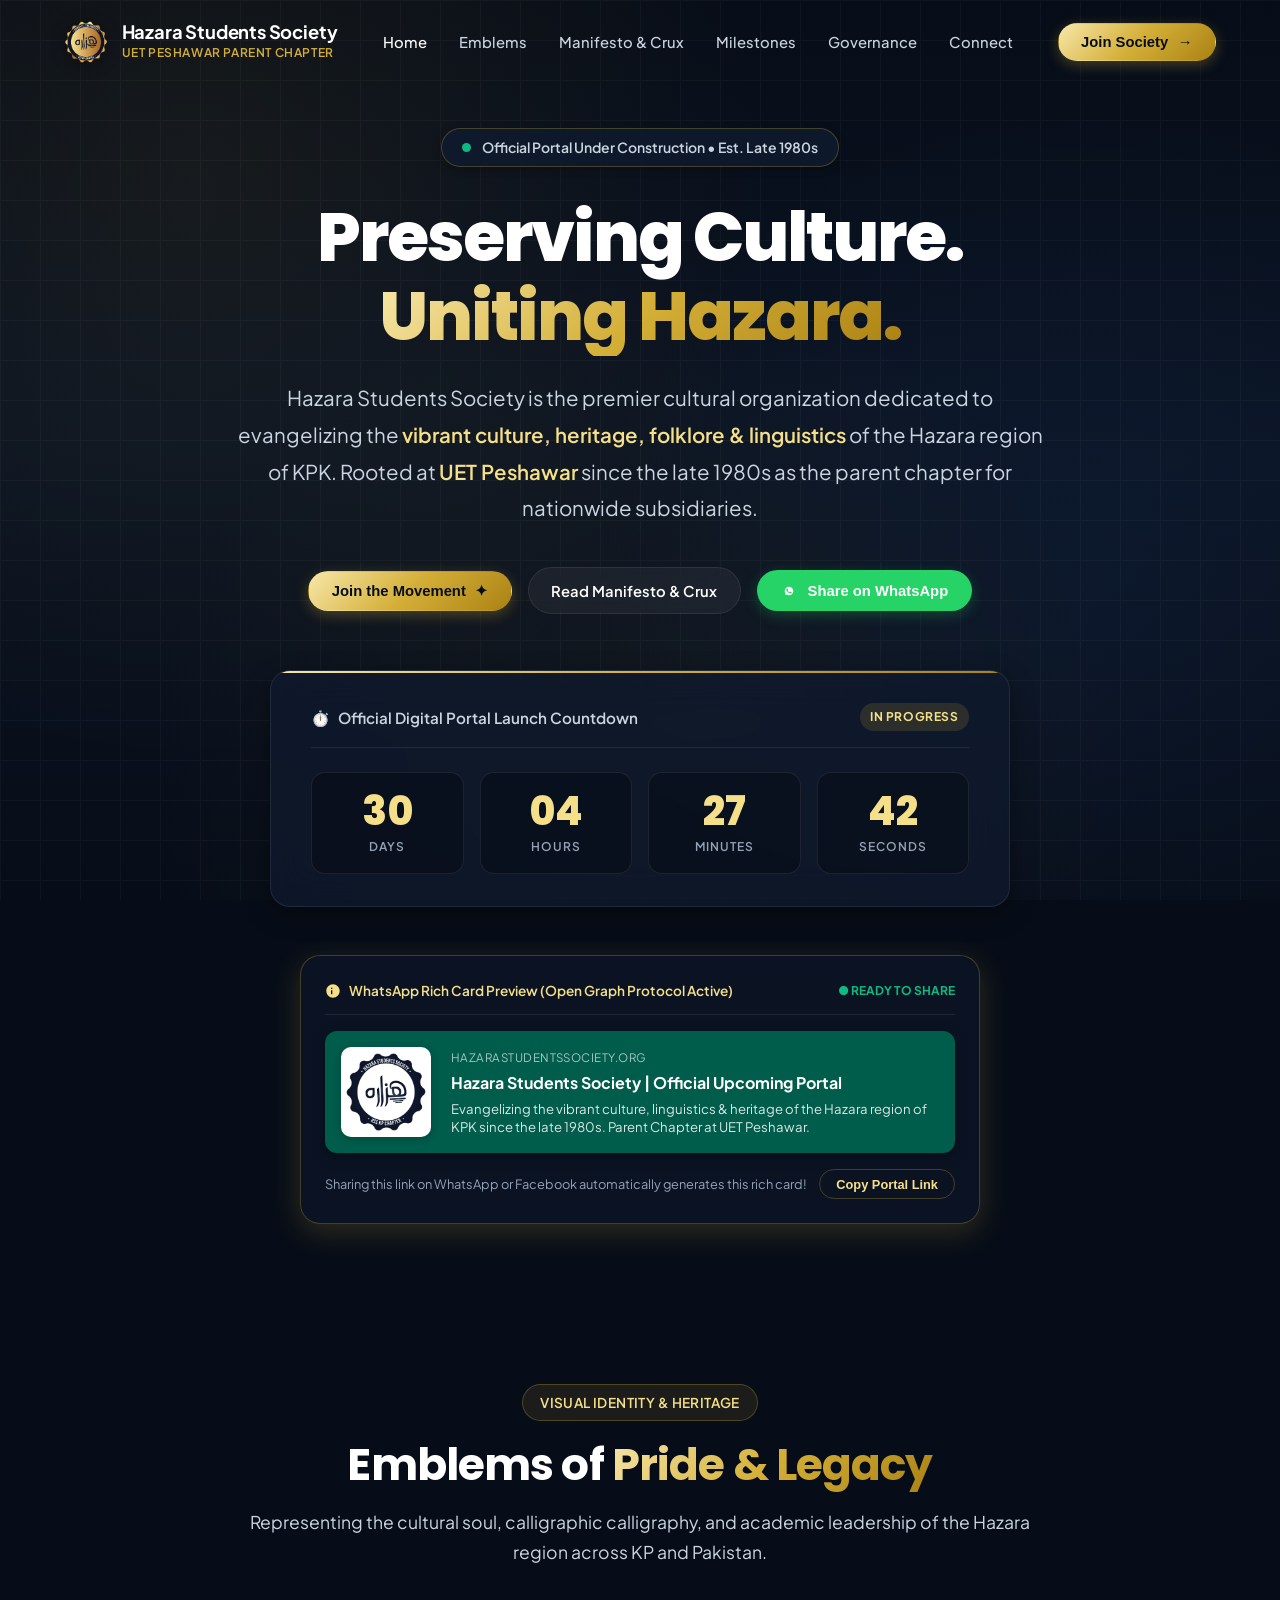
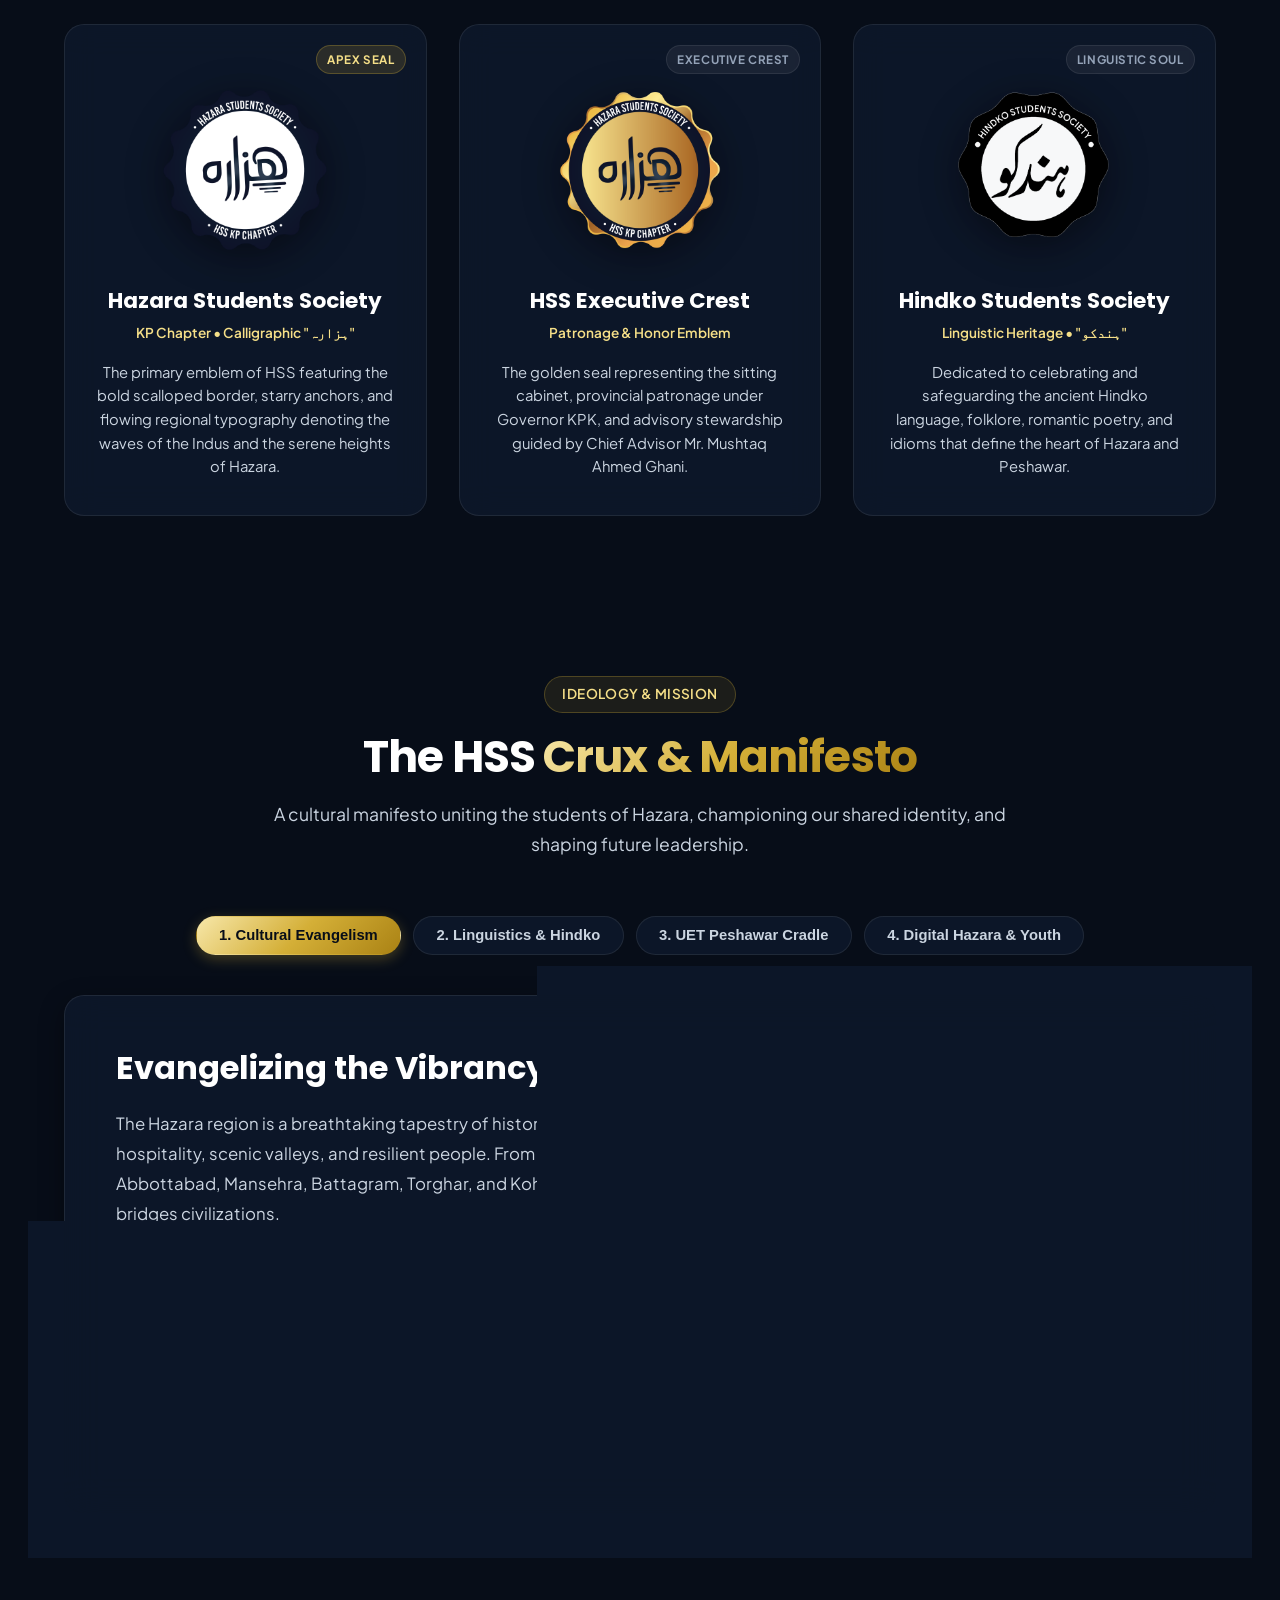
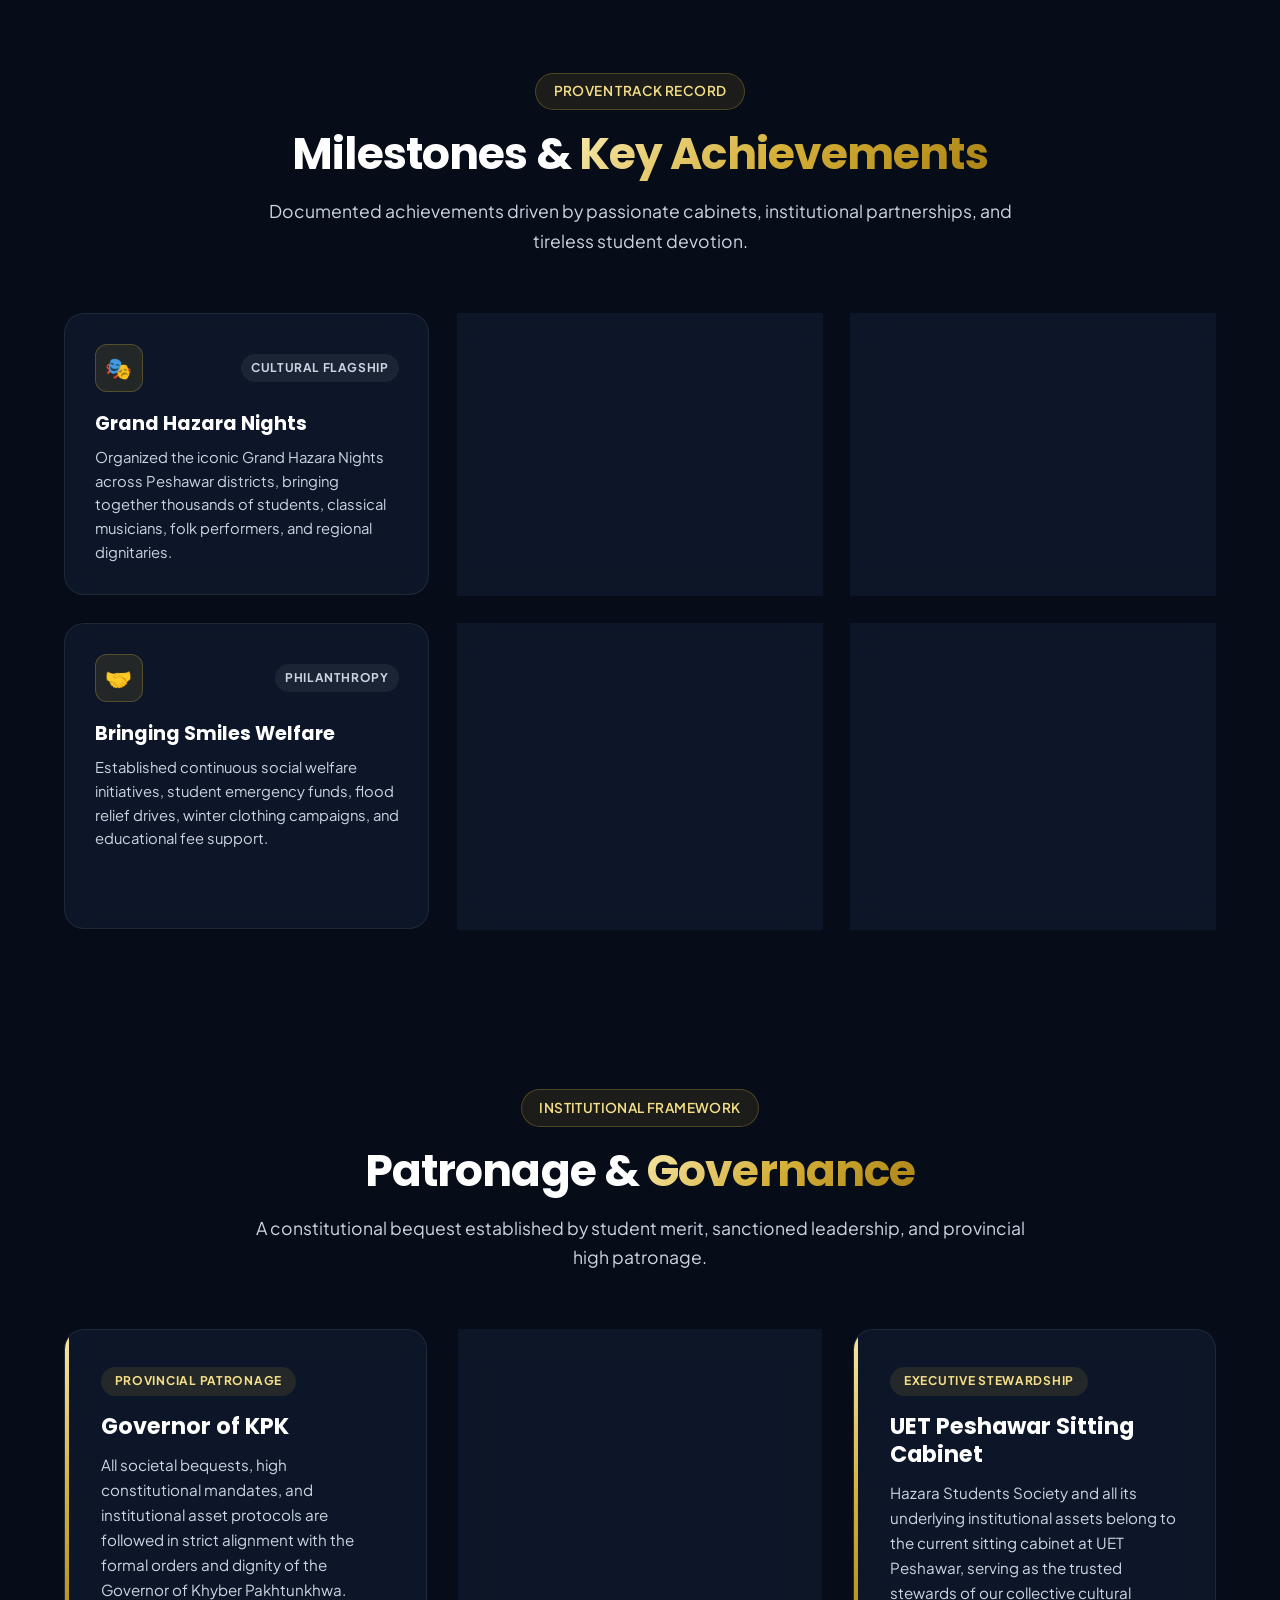
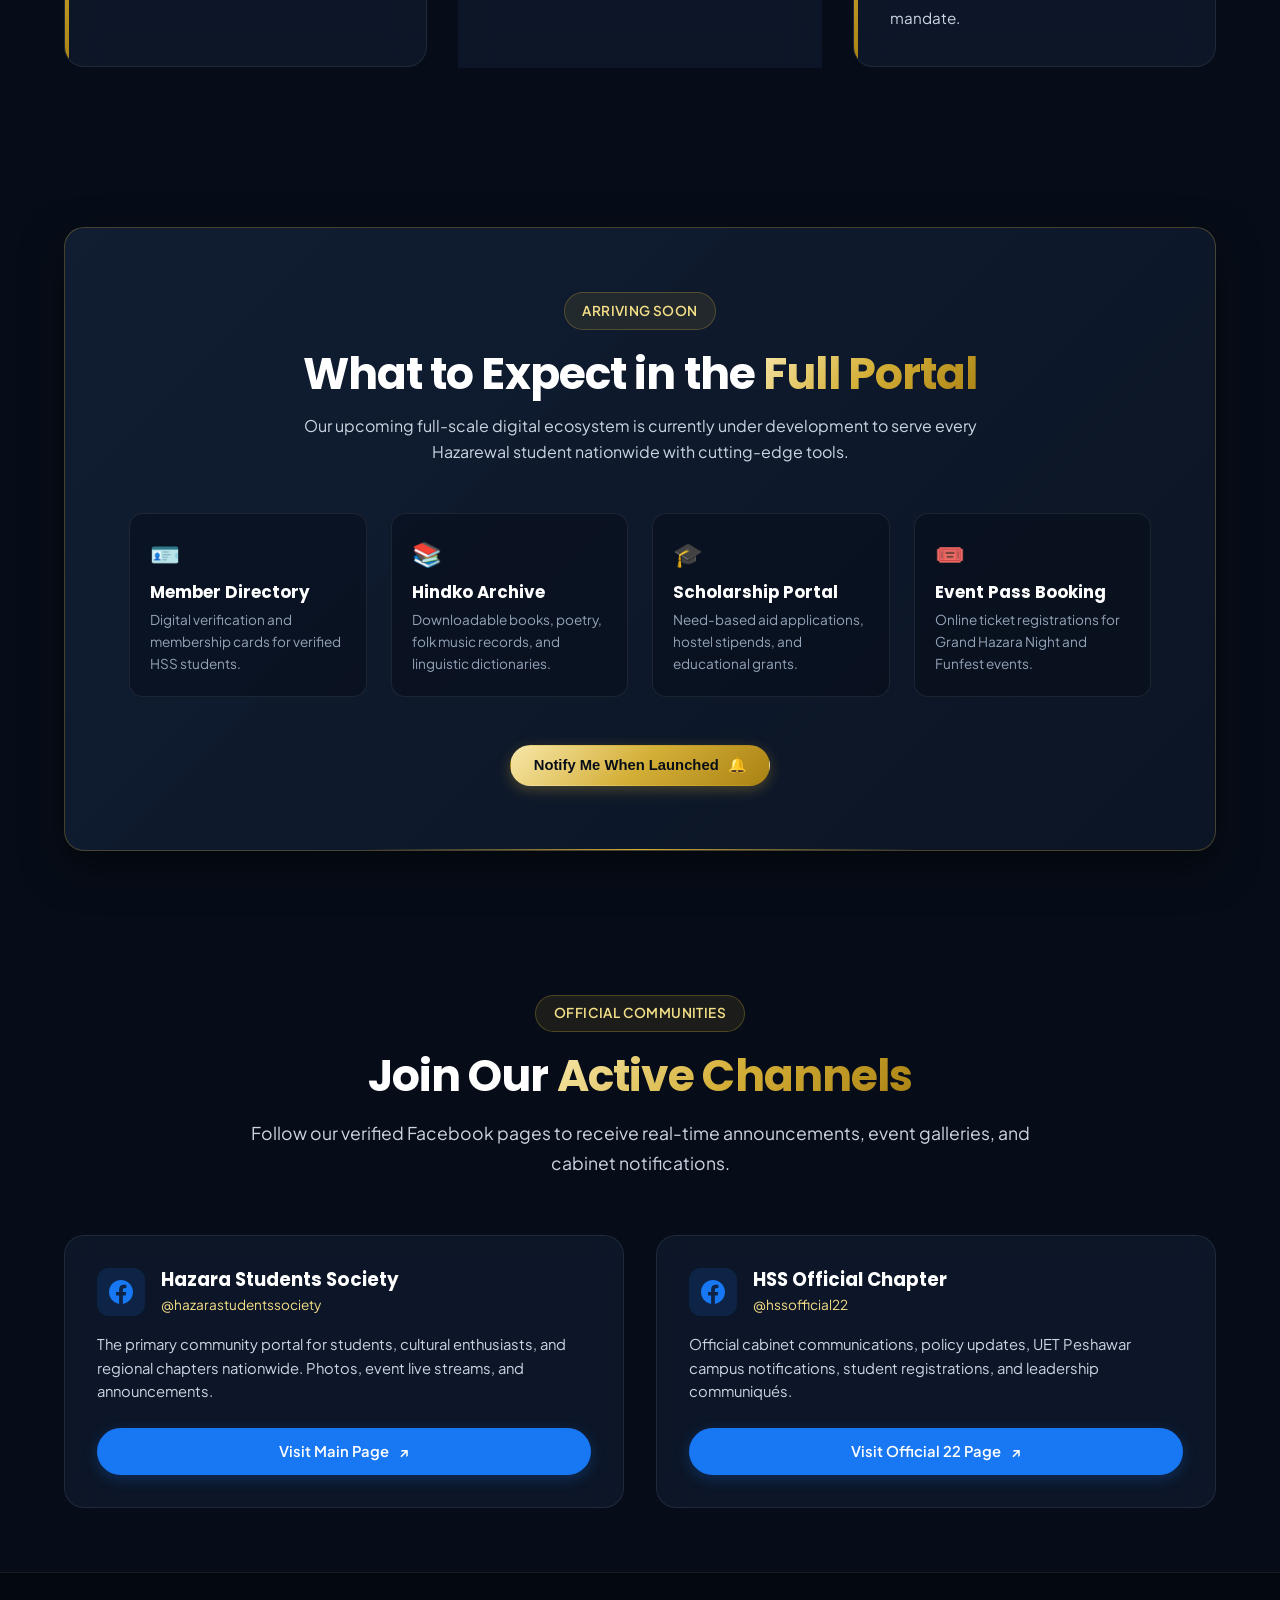
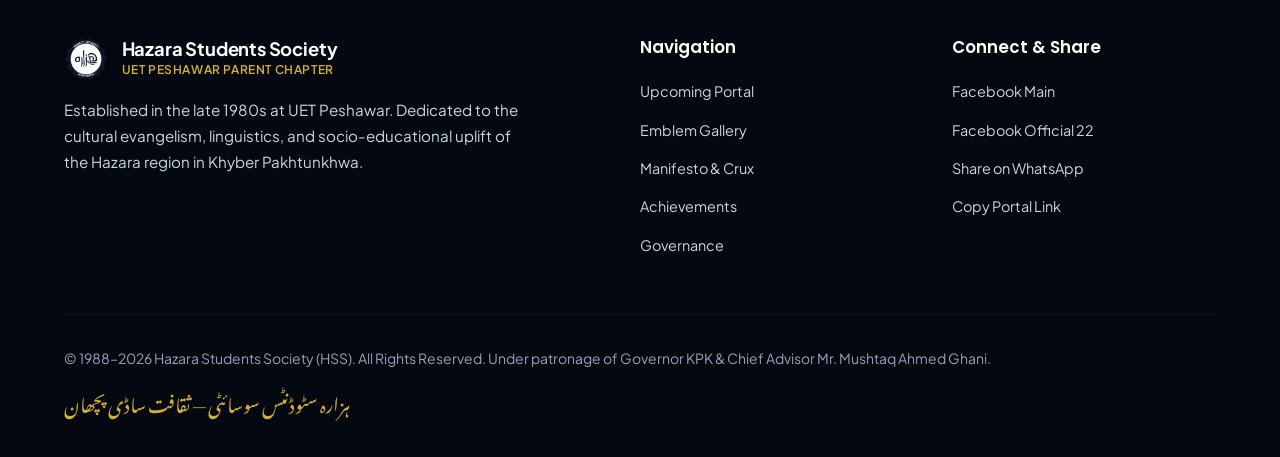
==== index.html @ bdf5f6d7 "Initial commit" ====
<!DOCTYPE html>
<html lang="en">
<head>
  <meta charset="UTF-8">
  <meta name="viewport" content="width=device-width, initial-scale=1.0">
  <title>Hazara Students Society | Official Upcoming Portal</title>
  
  <!-- Primary Meta Tags -->
  <meta name="title" content="Hazara Students Society (HSS) | Official Upcoming Portal">
  <meta name="description" content="Evangelizing the vibrant culture, linguistics & heritage of the Hazara region of KPK since the late 1980s. Parent Chapter at UET Peshawar.">
  <meta name="keywords" content="Hazara Students Society, HSS, UET Peshawar, Hazara Culture, Hindko Linguistics, KPK State, Mushtaq Ahmed Ghani, Grand Hazara Night, Funfest, Digital Hazara">
  <meta name="author" content="Hazara Students Society">

  <!-- Open Graph / Facebook / WhatsApp -->
  <meta property="og:type" content="website">
  <meta property="og:url" content="https://hazarastudentssociety.org/">
  <meta property="og:site_name" content="Hazara Students Society (HSS)">
  <meta property="og:title" content="Hazara Students Society | Official Upcoming Portal">
  <meta property="og:description" content="Evangelizing the vibrant culture, linguistics & heritage of the Hazara region of KPK since the late 1980s. Parent Chapter at UET Peshawar.">
  <meta property="og:image" content="./assets/images/og-preview.png">
  <meta property="og:image:secure_url" content="./assets/images/og-preview.png">
  <meta property="og:image:type" content="image/png">
  <meta property="og:image:width" content="800">
  <meta property="og:image:height" content="800">
  <meta property="og:image:alt" content="Hazara Students Society Official Emblem">

  <!-- Twitter Meta Tags -->
  <meta name="twitter:card" content="summary_large_image">
  <meta name="twitter:title" content="Hazara Students Society | Official Upcoming Portal">
  <meta name="twitter:description" content="Evangelizing the vibrant culture, linguistics & heritage of the Hazara region of KPK since the late 1980s. Parent Chapter at UET Peshawar.">
  <meta name="twitter:image" content="./assets/images/og-preview.png">

  <!-- Favicon -->
  <link rel="icon" type="image/png" href="./assets/images/hss-logo-navy.png">
  <link rel="apple-touch-icon" href="./assets/images/hss-logo-navy.png">

  <!-- Google Fonts (Google Sans aesthetic: Plus Jakarta Sans, Poppins, Lato & Urdu calligraphy) -->
  <link rel="preconnect" href="https://fonts.googleapis.com">
  <link rel="preconnect" href="https://fonts.gstatic.com" crossorigin>
  <link href="https://fonts.googleapis.com/css2?family=Lato:ital,wght@0,400;0,700;1,400&family=Noto+Nastaliq+Urdu:wght@500;700&family=Plus+Jakarta+Sans:ital,wght@0,400;0,500;0,600;0,700;0,800;1,400&family=Poppins:wght@500;600;700;800&display=swap" rel="stylesheet">

  <!-- Stylesheet -->
  <link rel="stylesheet" href="./assets/css/style.css">
</head>
<body>

  <!-- Ambient Backdrop Elements -->
  <div class="ambient-bg" aria-hidden="true"></div>
  <div class="ambient-grid" aria-hidden="true"></div>

  <!-- ==========================================================================
       Header & Floating Glass Navigation
       ========================================================================== -->
  <header class="site-header" id="header">
    <div class="container nav-container">
      <a href="#hero" class="brand-logo-group" aria-label="Hazara Students Society Home">
        <img src="./assets/images/hss-logo-gold.png" alt="HSS Emblem" class="brand-badge-img">
        <div class="brand-title-wrap">
          <span class="brand-name">Hazara Students Society</span>
          <span class="brand-tagline">UET Peshawar Parent Chapter</span>
        </div>
      </a>

      <nav aria-label="Primary Navigation">
        <ul class="nav-links">
          <li><a href="#hero" class="nav-link active">Home</a></li>
          <li><a href="#emblems" class="nav-link">Emblems</a></li>
          <li><a href="#manifesto" class="nav-link">Manifesto & Crux</a></li>
          <li><a href="#achievements" class="nav-link">Milestones</a></li>
          <li><a href="#governance" class="nav-link">Governance</a></li>
          <li><a href="#social" class="nav-link">Connect</a></li>
        </ul>
      </nav>

      <div class="nav-actions">
        <button type="button" class="btn btn-primary" data-open-modal>
          <span>Join Society</span>
          <span aria-hidden="true">→</span>
        </button>
        <button type="button" class="menu-toggle" aria-label="Toggle navigation menu" aria-expanded="false">
          ☰
        </button>
      </div>
    </div>
  </header>

  <main>
    <!-- ==========================================================================
         Hero Section: Google Product Aesthetic + Cultural Heritage
         ========================================================================== -->
    <section class="hero-section" id="hero">
      <div class="container">
        <div class="hero-content">
          <!-- Status Pill -->
          <div class="hero-status-pill">
            <span class="pulse-dot"></span>
            <span>Official Portal Under Construction • Est. Late 1980s</span>
          </div>

          <!-- Hero Headline -->
          <h1 class="hero-title">
            Preserving Culture. <br>
            <span class="gold-gradient-text">Uniting Hazara.</span>
          </h1>

          <!-- Hero Subtitle / Crux -->
          <p class="hero-description">
            Hazara Students Society is the premier cultural organization dedicated to evangelizing the 
            <span class="hero-highlight">vibrant culture, heritage, folklore & linguistics</span> of the Hazara region of KPK. 
            Rooted at <span class="hero-highlight">UET Peshawar</span> since the late 1980s as the parent chapter for nationwide subsidiaries.
          </p>

          <!-- Primary CTAs -->
          <div class="hero-cta-group">
            <button type="button" class="btn btn-primary" data-open-modal>
              <span>Join the Movement</span>
              <span aria-hidden="true">✦</span>
            </button>
            <a href="#manifesto" class="btn btn-secondary">
              <span>Read Manifesto & Crux</span>
            </a>
            <button type="button" class="btn btn-whatsapp" data-action="share-whatsapp" title="Share via WhatsApp with live card preview">
              <svg width="18" height="18" viewBox="0 0 24 24" fill="currentColor" aria-hidden="true"><path d="M12.031 6.172c-3.181 0-5.767 2.586-5.768 5.766-.001 1.298.38 2.27 1.019 3.287l-.582 2.128 2.182-.573c.978.58 1.911.928 3.145.929 3.178 0 5.767-2.587 5.768-5.766.001-3.187-2.575-5.771-5.764-5.771zm3.392 8.244c-.144.405-.837.774-1.17.824-.312.045-.694.074-2.115-.515-1.748-.724-2.909-2.527-2.998-2.646-.088-.119-.718-.957-.718-1.826 0-.868.455-1.297.616-1.477.161-.18.351-.225.468-.225.117 0 .234 0 .336.006.107.005.25.04.39.375.144.346.49 1.196.533 1.284.043.088.072.191.014.306-.058.115-.087.187-.174.288-.087.101-.183.226-.262.304-.087.087-.178.182-.077.355.101.173.449.741.964 1.201.662.591 1.221.774 1.394.861.173.086.275.072.376-.044.102-.115.434-.505.549-.679.116-.173.232-.145.39-.087s1.011.477 1.184.564.289.13.332.202c.043.072.043.419-.101.824z"/></svg>
              <span>Share on WhatsApp</span>
            </button>
          </div>

          <!-- Countdown Component -->
          <div class="countdown-wrapper">
            <div class="countdown-header">
              <span class="countdown-label">
                <span>⏱️</span> Official Digital Portal Launch Countdown
              </span>
              <span class="countdown-tag">In Progress</span>
            </div>
            <div class="countdown-grid">
              <div class="countdown-card">
                <div class="countdown-num" id="days">30</div>
                <div class="countdown-unit">Days</div>
              </div>
              <div class="countdown-card">
                <div class="countdown-num" id="hours">08</div>
                <div class="countdown-unit">Hours</div>
              </div>
              <div class="countdown-card">
                <div class="countdown-num" id="minutes">45</div>
                <div class="countdown-unit">Minutes</div>
              </div>
              <div class="countdown-card">
                <div class="countdown-num" id="seconds">12</div>
                <div class="countdown-unit">Seconds</div>
              </div>
            </div>
          </div>

          <!-- WhatsApp Link Preview Interactive Card (Open Graph Simulator) -->
          <div class="preview-showcase">
            <div class="preview-badge-header">
              <span class="preview-badge-title">
                <svg width="16" height="16" viewBox="0 0 24 24" fill="currentColor" aria-hidden="true"><path d="M12 2C6.48 2 2 6.48 2 12s4.48 10 10 10 10-4.48 10-10S17.52 2 12 2zm-1 15h-2v-6h2v6zm0-8h-2V7h2v2z"/></svg>
                WhatsApp Rich Card Preview (Open Graph Protocol Active)
              </span>
              <span class="badge-status-ok" style="color: var(--accent-emerald); font-size: 0.75rem; font-weight: 700;">● READY TO SHARE</span>
            </div>
            
            <div class="whatsapp-bubble">
              <img src="./assets/images/og-preview.png" alt="Open Graph Preview Logo" class="whatsapp-preview-img">
              <div class="whatsapp-preview-content">
                <span class="whatsapp-preview-domain">hazarastudentssociety.org</span>
                <span class="whatsapp-preview-title">Hazara Students Society | Official Upcoming Portal</span>
                <span class="whatsapp-preview-desc">Evangelizing the vibrant culture, linguistics & heritage of the Hazara region of KPK since the late 1980s. Parent Chapter at UET Peshawar.</span>
              </div>
            </div>

            <div class="whatsapp-share-cta-row">
              <span class="whatsapp-share-hint">Sharing this link on WhatsApp or Facebook automatically generates this rich card!</span>
              <button type="button" class="btn btn-outline-gold" data-action="copy-link" style="padding: 0.4rem 1rem; font-size: 0.8rem;">
                Copy Portal Link
              </button>
            </div>
          </div>

        </div>
      </div>
    </section>

    <!-- ==========================================================================
         Official Emblems & Linguistic Seals Showcase
         ========================================================================== -->
    <section class="emblems-section" id="emblems">
      <div class="container">
        <div class="section-header">
          <div class="section-pill">Visual Identity & Heritage</div>
          <h2 class="section-title">Emblems of <span class="gold-gradient-text">Pride & Legacy</span></h2>
          <p class="section-subtitle">
            Representing the cultural soul, calligraphic calligraphy, and academic leadership of the Hazara region across KP and Pakistan.
          </p>
        </div>

        <div class="emblems-grid">
          <!-- Emblem 1: HSS KP Chapter Dark Seal -->
          <article class="emblem-card featured">
            <span class="emblem-badge-tag">Apex Seal</span>
            <div class="emblem-img-wrap">
              <img src="./assets/images/hss-logo-navy.png" alt="Hazara Students Society KP Chapter Seal" class="emblem-img">
            </div>
            <h3 class="emblem-title">Hazara Students Society</h3>
            <span class="emblem-subtitle">KP Chapter • Calligraphic "ہزارہ"</span>
            <p class="emblem-desc">
              The primary emblem of HSS featuring the bold scalloped border, starry anchors, and flowing regional typography denoting the waves of the Indus and the serene heights of Hazara.
            </p>
          </article>

          <!-- Emblem 2: HSS Executive Gold Crest -->
          <article class="emblem-card">
            <span class="emblem-badge-tag">Executive Crest</span>
            <div class="emblem-img-wrap">
              <img src="./assets/images/hss-logo-gold.png" alt="Hazara Students Society Gold Crest Badge" class="emblem-img">
            </div>
            <h3 class="emblem-title">HSS Executive Crest</h3>
            <span class="emblem-subtitle">Patronage & Honor Emblem</span>
            <p class="emblem-desc">
              The golden seal representing the sitting cabinet, provincial patronage under Governor KPK, and advisory stewardship guided by Chief Advisor Mr. Mushtaq Ahmed Ghani.
            </p>
          </article>

          <!-- Emblem 3: Hindko Students Society Seal -->
          <article class="emblem-card">
            <span class="emblem-badge-tag">Linguistic Soul</span>
            <div class="emblem-img-wrap">
              <img src="./assets/images/hindko-society-logo.png" alt="Hindko Students Society Seal" class="emblem-img">
            </div>
            <h3 class="emblem-title">Hindko Students Society</h3>
            <span class="emblem-subtitle">Linguistic Heritage • "ہندکو"</span>
            <p class="emblem-desc">
              Dedicated to celebrating and safeguarding the ancient Hindko language, folklore, romantic poetry, and idioms that define the heart of Hazara and Peshawar.
            </p>
          </article>
        </div>
      </div>
    </section>

    <!-- ==========================================================================
         Manifesto & Crux: Interactive Tabbed Explorer
         ========================================================================== -->
    <section class="manifesto-section" id="manifesto">
      <div class="container">
        <div class="section-header">
          <div class="section-pill">Ideology & Mission</div>
          <h2 class="section-title">The HSS <span class="gold-gradient-text">Crux & Manifesto</span></h2>
          <p class="section-subtitle">
            A cultural manifesto uniting the students of Hazara, championing our shared identity, and shaping future leadership.
          </p>
        </div>

        <!-- Tab Navigation -->
        <div class="manifesto-tabs-nav" role="tablist">
          <button type="button" class="tab-btn active" data-tab="tab-culture" role="tab" aria-selected="true">
            1. Cultural Evangelism
          </button>
          <button type="button" class="tab-btn" data-tab="tab-linguistics" role="tab" aria-selected="false">
            2. Linguistics & Hindko
          </button>
          <button type="button" class="tab-btn" data-tab="tab-uet" role="tab" aria-selected="false">
            3. UET Peshawar Cradle
          </button>
          <button type="button" class="tab-btn" data-tab="tab-digital" role="tab" aria-selected="false">
            4. Digital Hazara & Youth
          </button>
        </div>

        <!-- Tab 1: Cultural Evangelism -->
        <div class="manifesto-content-panel active" id="tab-culture" role="tabpanel">
          <div class="manifesto-panel-grid">
            <div class="manifesto-panel-body">
              <h3 class="manifesto-panel-heading">Evangelizing the Vibrancy of Hazara</h3>
              <p>
                The Hazara region is a breathtaking tapestry of historical courage, timeless hospitality, scenic valleys, and resilient people. From Haripur to Abbottabad, Mansehra, Battagram, Torghar, and Kohistan, our culture bridges civilizations.
              </p>
              <p>
                Hazara Students Society was established to celebrate this richness on provincial and national stages. We resist cultural homogenization by asserting the distinct voice, traditions, and pride of Hazarewal students in every academy and institution.
              </p>
              <div class="manifesto-quote-box">
                "Do join us if you have the vigor for your culture." — Official HSS Invitation
              </div>
            </div>
            <ul class="manifesto-features-list">
              <li class="manifesto-feature-item">
                <span class="manifesto-feature-icon">✦</span>
                <div class="manifesto-feature-text">
                  <h4>Cultural Sovereignty</h4>
                  <p>Preserving folklore, music, traditional cuisine, attires, and communal festivities.</p>
                </div>
              </li>
              <li class="manifesto-feature-item">
                <span class="manifesto-feature-icon">✦</span>
                <div class="manifesto-feature-text">
                  <h4>Inter-District Unity</h4>
                  <p>Binding together students across all eight districts of Hazara Division in brotherhood.</p>
                </div>
              </li>
              <li class="manifesto-feature-item">
                <span class="manifesto-feature-icon">✦</span>
                <div class="manifesto-feature-text">
                  <h4>Grand Celebrations</h4>
                  <p>Hosting grand cultural nights and multi-campus congregations that celebrate local lore.</p>
                </div>
              </li>
            </ul>
          </div>
        </div>

        <!-- Tab 2: Linguistics & Hindko Heritage -->
        <div class="manifesto-content-panel" id="tab-linguistics" role="tabpanel">
          <div class="manifesto-panel-grid">
            <div class="manifesto-panel-body">
              <h3 class="manifesto-panel-heading">Preserving the Sweetness of Hindko</h3>
              <p>
                Language is the living vessel of a people’s soul. Hindko, one of the oldest Indo-Aryan languages spoken across Hazara and Peshawar, holds immense literary depth, folk ballads, charbaitas, and oral traditions.
              </p>
              <p>
                HSS actively champions linguistic pride, encouraging the youth to speak, write, and compose literature in Hindko and regional dialects without hesitation or inferiority.
              </p>
              <div class="manifesto-quote-box">
                "Language is the homeland we carry within us wherever we journey."
              </div>
            </div>
            <ul class="manifesto-features-list">
              <li class="manifesto-feature-item">
                <span class="manifesto-feature-icon">✦</span>
                <div class="manifesto-feature-text">
                  <h4>Literary Revival</h4>
                  <p>Encouraging poetry recitations, mushairas, and publication of student folk writing.</p>
                </div>
              </li>
              <li class="manifesto-feature-item">
                <span class="manifesto-feature-icon">✦</span>
                <div class="manifesto-feature-text">
                  <h4>Folklore Digital Archives</h4>
                  <p>Documenting oral idioms, sayings, and classical proverbs before they fade from memory.</p>
                </div>
              </li>
              <li class="manifesto-feature-item">
                <span class="manifesto-feature-icon">✦</span>
                <div class="manifesto-feature-text">
                  <h4>Linguistic Inclusivity</h4>
                  <p>Fostering mutual appreciation with Pashto, Kohistani, and regional sister languages of KPK.</p>
                </div>
              </li>
            </ul>
          </div>
        </div>

        <!-- Tab 3: UET Peshawar Cradle -->
        <div class="manifesto-content-panel" id="tab-uet" role="tabpanel">
          <div class="manifesto-panel-grid">
            <div class="manifesto-panel-body">
              <h3 class="manifesto-panel-heading">The UET Peshawar Legacy (Since Late 1980s)</h3>
              <p>
                University of Engineering and Technology (UET) Peshawar holds the undisputed honor of nurturing the Hazara Students Society since the late 1980s. For over three decades, engineers, scholars, and campus leaders at UET have spearheaded the movement.
              </p>
              <p>
                HSS at UET Peshawar proudly acts as the parent organization for all subsidiary chapters nationwide, ensuring organizational continuity, policy standards, and institutional stability.
              </p>
              <div class="manifesto-quote-box">
                "UET Peshawar carries the torch of leadership that illuminates chapters across Pakistan."
              </div>
            </div>
            <ul class="manifesto-features-list">
              <li class="manifesto-feature-item">
                <span class="manifesto-feature-icon">✦</span>
                <div class="manifesto-feature-text">
                  <h4>Institutional Foundation</h4>
                  <p>Over three decades of uninterrupted student governance and cultural leadership.</p>
                </div>
              </li>
              <li class="manifesto-feature-item">
                <span class="manifesto-feature-icon">✦</span>
                <div class="manifesto-feature-text">
                  <h4>Parent Chapter Authority</h4>
                  <p>Guiding and sanctioning official subsidiaries across universities in KP, Islamabad & Punjab.</p>
                </div>
              </li>
              <li class="manifesto-feature-item">
                <span class="manifesto-feature-icon">✦</span>
                <div class="manifesto-feature-text">
                  <h4>Alumni Network</h4>
                  <p>Distinguished alumni in engineering, governance, civil services, and entrepreneurship.</p>
                </div>
              </li>
            </ul>
          </div>
        </div>

        <!-- Tab 4: Digital Hazara & Youth -->
        <div class="manifesto-content-panel" id="tab-digital" role="tabpanel">
          <div class="manifesto-panel-grid">
            <div class="manifesto-panel-body">
              <h3 class="manifesto-panel-heading">Digital Hazara & Future Leadership</h3>
              <p>
                A vibrant culture must not only look back at its history—it must march boldly into the digital age. Through our "Digital Hazara" initiative, HSS equips students with modern tech skills, e-learning opportunities, and creative media mastery.
              </p>
              <p>
                From brand video productions and high-end graphic design to software literacy and online advocacy, we empower Hazara youth to lead in the global knowledge economy.
              </p>
              <div class="manifesto-quote-box">
                "Modern skills infused with cultural pride create unstoppable leaders."
              </div>
            </div>
            <ul class="manifesto-features-list">
              <li class="manifesto-feature-item">
                <span class="manifesto-feature-icon">✦</span>
                <div class="manifesto-feature-text">
                  <h4>E-Learning & Tech Skills</h4>
                  <p>Free online workshops, coding bootcamps, and career mentoring for regional students.</p>
                </div>
              </li>
              <li class="manifesto-feature-item">
                <span class="manifesto-feature-icon">✦</span>
                <div class="manifesto-feature-text">
                  <h4>Creative Media Production</h4>
                  <p>Documentary shorts, cultural podcasts, and high-impact digital storytelling.</p>
                </div>
              </li>
              <li class="manifesto-feature-item">
                <span class="manifesto-feature-icon">✦</span>
                <div class="manifesto-feature-text">
                  <h4>Civic & Political Engagement</h4>
                  <p>KPK Assembly delegations and policymaking workshops for upcoming student leaders.</p>
                </div>
              </li>
            </ul>
          </div>
        </div>

      </div>
    </section>

    <!-- ==========================================================================
         Key Achievements & Historic Milestones (From LinkedIn & Records)
         ========================================================================== -->
    <section class="achievements-section" id="achievements">
      <div class="container">
        <div class="section-header">
          <div class="section-pill">Proven Track Record</div>
          <h2 class="section-title">Milestones & <span class="gold-gradient-text">Key Achievements</span></h2>
          <p class="section-subtitle">
            Documented achievements driven by passionate cabinets, institutional partnerships, and tireless student devotion.
          </p>
        </div>

        <div class="achievements-grid">
          <!-- Card 1 -->
          <article class="achievement-card">
            <div>
              <div class="achievement-top">
                <div class="achievement-icon-circle">🎭</div>
                <span class="achievement-badge">Cultural Flagship</span>
              </div>
              <h3 class="achievement-title">Grand Hazara Nights</h3>
              <p class="achievement-desc">
                Organized the iconic Grand Hazara Nights across Peshawar districts, bringing together thousands of students, classical musicians, folk performers, and regional dignitaries.
              </p>
            </div>
          </article>

          <!-- Card 2 -->
          <article class="achievement-card">
            <div>
              <div class="achievement-top">
                <div class="achievement-icon-circle">🎪</div>
                <span class="achievement-badge">Mega Event</span>
              </div>
              <h3 class="achievement-title">Funfest: Mega Cultural Festival</h3>
              <p class="achievement-desc">
                Pioneered the annual multi-day cultural and recreational extravaganza, featuring traditional sports, arts exhibitions, folk stalls, and intra-college competitions.
              </p>
            </div>
          </article>

          <!-- Card 3 -->
          <article class="achievement-card">
            <div>
              <div class="achievement-top">
                <div class="achievement-icon-circle">💻</div>
                <span class="achievement-badge">Innovation</span>
              </div>
              <h3 class="achievement-title">Digital Hazara E-Learning</h3>
              <p class="achievement-desc">
                Engineered the "Digital Hazara" e-learning framework, providing students from remote Hazara regions with digital skills, academic tutoring, and career pathways.
              </p>
            </div>
          </article>

          <!-- Card 4 -->
          <article class="achievement-card">
            <div>
              <div class="achievement-top">
                <div class="achievement-icon-circle">🤝</div>
                <span class="achievement-badge">Philanthropy</span>
              </div>
              <h3 class="achievement-title">Bringing Smiles Welfare</h3>
              <p class="achievement-desc">
                Established continuous social welfare initiatives, student emergency funds, flood relief drives, winter clothing campaigns, and educational fee support.
              </p>
            </div>
          </article>

          <!-- Card 5 -->
          <article class="achievement-card">
            <div>
              <div class="achievement-top">
                <div class="achievement-icon-circle">🏛️</div>
                <span class="achievement-badge">Civic Outreach</span>
              </div>
              <h3 class="achievement-title">KPK State Assembly Delegations</h3>
              <p class="achievement-desc">
                Led student delegations to the Khyber Pakhtunkhwa Provincial Assembly, interacting with lawmakers to present student manifestos and regional educational concerns.
              </p>
            </div>
          </article>

          <!-- Card 6 -->
          <article class="achievement-card">
            <div>
              <div class="achievement-top">
                <div class="achievement-icon-circle">🎨</div>
                <span class="achievement-badge">Media Production</span>
              </div>
              <h3 class="achievement-title">Brand Video & Design Archive</h3>
              <p class="achievement-desc">
                Produced high-caliber brand films, high-resolution graphic branding, and official digital assets celebrating Hazara's tourism, history, and student excellence.
              </p>
            </div>
          </article>
        </div>
      </div>
    </section>

    <!-- ==========================================================================
         Governance, Leadership & Legal Lineage
         ========================================================================== -->
    <section class="governance-section" id="governance">
      <div class="container">
        <div class="section-header">
          <div class="section-pill">Institutional Framework</div>
          <h2 class="section-title">Patronage & <span class="gold-gradient-text">Governance</span></h2>
          <p class="section-subtitle">
            A constitutional bequest established by student merit, sanctioned leadership, and provincial high patronage.
          </p>
        </div>

        <div class="governance-grid">
          <!-- Card 1: Governor KPK -->
          <div class="gov-card">
            <span class="gov-role-pill">Provincial Patronage</span>
            <h3 class="gov-name">Governor of KPK</h3>
            <p class="gov-desc">
              All societal bequests, high constitutional mandates, and institutional asset protocols are followed in strict alignment with the formal orders and dignity of the Governor of Khyber Pakhtunkhwa.
            </p>
          </div>

          <!-- Card 2: Chief Advisor -->
          <div class="gov-card">
            <span class="gov-role-pill">Chief Advisor HSS</span>
            <h3 class="gov-name">Mr. Mushtaq Ahmed Ghani</h3>
            <p class="gov-desc">
              Prominent Hazara leader, former Speaker of the Provincial Assembly of Khyber Pakhtunkhwa, and esteemed statesman acting as the Chief Advisor guiding HSS's strategic vision.
            </p>
          </div>

          <!-- Card 3: Parent Chapter & Sitting Cabinet -->
          <div class="gov-card">
            <span class="gov-role-pill">Executive Stewardship</span>
            <h3 class="gov-name">UET Peshawar Sitting Cabinet</h3>
            <p class="gov-desc">
              Hazara Students Society and all its underlying institutional assets belong to the current sitting cabinet at UET Peshawar, serving as the trusted stewards of our collective cultural mandate.
            </p>
          </div>
        </div>
      </div>
    </section>

    <!-- ==========================================================================
         Upcoming Portal Roadmap Banner
         ========================================================================== -->
    <section class="roadmap-section">
      <div class="container">
        <div class="roadmap-card">
          <div class="section-pill">Arriving Soon</div>
          <h2 class="section-title" style="margin-bottom: 0.75rem;">What to Expect in the <span class="gold-gradient-text">Full Portal</span></h2>
          <p style="max-width: 680px; margin-inline: auto;">
            Our upcoming full-scale digital ecosystem is currently under development to serve every Hazarewal student nationwide with cutting-edge tools.
          </p>

          <div class="roadmap-features-grid">
            <div class="roadmap-item">
              <div class="roadmap-item-icon">🪪</div>
              <h4>Member Directory</h4>
              <p>Digital verification and membership cards for verified HSS students.</p>
            </div>
            <div class="roadmap-item">
              <div class="roadmap-item-icon">📚</div>
              <h4>Hindko Archive</h4>
              <p>Downloadable books, poetry, folk music records, and linguistic dictionaries.</p>
            </div>
            <div class="roadmap-item">
              <div class="roadmap-item-icon">🎓</div>
              <h4>Scholarship Portal</h4>
              <p>Need-based aid applications, hostel stipends, and educational grants.</p>
            </div>
            <div class="roadmap-item">
              <div class="roadmap-item-icon">🎟️</div>
              <h4>Event Pass Booking</h4>
              <p>Online ticket registrations for Grand Hazara Night and Funfest events.</p>
            </div>
          </div>

          <button type="button" class="btn btn-primary" data-open-modal>
            <span>Notify Me When Launched</span>
            <span aria-hidden="true">🔔</span>
          </button>
        </div>
      </div>
    </section>

    <!-- ==========================================================================
         Official Facebook Communities & Connect
         ========================================================================== -->
    <section class="social-section" id="social">
      <div class="container">
        <div class="section-header">
          <div class="section-pill">Official Communities</div>
          <h2 class="section-title">Join Our <span class="gold-gradient-text">Active Channels</span></h2>
          <p class="section-subtitle">
            Follow our verified Facebook pages to receive real-time announcements, event galleries, and cabinet notifications.
          </p>
        </div>

        <div class="social-grid">
          <!-- Facebook Page 1 -->
          <div class="social-box">
            <div>
              <div class="social-box-header">
                <div class="social-icon-wrapper">
                  <svg width="24" height="24" viewBox="0 0 24 24" fill="currentColor" aria-hidden="true"><path d="M24 12.073c0-6.627-5.373-12-12-12s-12 5.373-12 12c0 5.99 4.388 10.954 10.125 11.854v-8.385H7.078v-3.47h3.047V9.43c0-3.007 1.792-4.669 4.533-4.669 1.312 0 2.686.235 2.686.235v2.953H15.83c-1.491 0-1.956.925-1.956 1.874v2.25h3.328l-.532 3.47h-2.796v8.385C19.612 23.027 24 18.062 24 12.073z"/></svg>
                </div>
                <div>
                  <h3 class="social-box-title">Hazara Students Society</h3>
                  <span class="social-box-handle">@hazarastudentssociety</span>
                </div>
              </div>
              <p class="social-box-desc">
                The primary community portal for students, cultural enthusiasts, and regional chapters nationwide. Photos, event live streams, and announcements.
              </p>
            </div>
            <a href="https://www.facebook.com/hazarastudentssociety/" target="_blank" rel="noopener noreferrer" class="btn btn-facebook">
              <span>Visit Main Page</span>
              <span aria-hidden="true">↗</span>
            </a>
          </div>

          <!-- Facebook Page 2 -->
          <div class="social-box">
            <div>
              <div class="social-box-header">
                <div class="social-icon-wrapper">
                  <svg width="24" height="24" viewBox="0 0 24 24" fill="currentColor" aria-hidden="true"><path d="M24 12.073c0-6.627-5.373-12-12-12s-12 5.373-12 12c0 5.99 4.388 10.954 10.125 11.854v-8.385H7.078v-3.47h3.047V9.43c0-3.007 1.792-4.669 4.533-4.669 1.312 0 2.686.235 2.686.235v2.953H15.83c-1.491 0-1.956.925-1.956 1.874v2.25h3.328l-.532 3.47h-2.796v8.385C19.612 23.027 24 18.062 24 12.073z"/></svg>
                </div>
                <div>
                  <h3 class="social-box-title">HSS Official Chapter</h3>
                  <span class="social-box-handle">@hssofficial22</span>
                </div>
              </div>
              <p class="social-box-desc">
                Official cabinet communications, policy updates, UET Peshawar campus notifications, student registrations, and leadership communiqués.
              </p>
            </div>
            <a href="https://www.facebook.com/hssofficial22/" target="_blank" rel="noopener noreferrer" class="btn btn-facebook">
              <span>Visit Official 22 Page</span>
              <span aria-hidden="true">↗</span>
            </a>
          </div>
        </div>
      </div>
    </section>
  </main>

  <!-- ==========================================================================
       Site Footer
       ========================================================================== -->
  <footer class="site-footer">
    <div class="container">
      <div class="footer-top">
        <div class="footer-brand">
          <div class="brand-logo-group">
            <img src="./assets/images/hss-logo-navy.png" alt="HSS Logo" class="brand-badge-img">
            <div class="brand-title-wrap">
              <span class="brand-name">Hazara Students Society</span>
              <span class="brand-tagline">UET Peshawar Parent Chapter</span>
            </div>
          </div>
          <p>
            Established in the late 1980s at UET Peshawar. Dedicated to the cultural evangelism, linguistics, and socio-educational uplift of the Hazara region in Khyber Pakhtunkhwa.
          </p>
        </div>

        <div class="footer-col">
          <h4>Navigation</h4>
          <ul class="footer-links">
            <li><a href="#hero">Upcoming Portal</a></li>
            <li><a href="#emblems">Emblem Gallery</a></li>
            <li><a href="#manifesto">Manifesto & Crux</a></li>
            <li><a href="#achievements">Achievements</a></li>
            <li><a href="#governance">Governance</a></li>
          </ul>
        </div>

        <div class="footer-col">
          <h4>Connect & Share</h4>
          <ul class="footer-links">
            <li><a href="https://www.facebook.com/hazarastudentssociety/" target="_blank" rel="noopener">Facebook Main</a></li>
            <li><a href="https://www.facebook.com/hssofficial22/" target="_blank" rel="noopener">Facebook Official 22</a></li>
            <li><a href="#" data-action="share-whatsapp">Share on WhatsApp</a></li>
            <li><a href="#" data-action="copy-link">Copy Portal Link</a></li>
          </ul>
        </div>
      </div>

      <div class="footer-bottom">
        <div>
          © 1988–2026 Hazara Students Society (HSS). All Rights Reserved. Under patronage of Governor KPK & Chief Advisor Mr. Mushtaq Ahmed Ghani.
        </div>
        <div class="footer-cultural-note" lang="ur">
          ہزارہ سٹوڈنٹس سوسائٹی — ثقافت ساڈی پچھان
        </div>
      </div>
    </div>
  </footer>

  <!-- ==========================================================================
       Interactive Modal Dialog: Join HSS / Early Access
       ========================================================================== -->
  <div class="modal-backdrop" id="joinModal" role="dialog" aria-modal="true" aria-labelledby="modalTitle">
    <div class="modal-window">
      <button type="button" class="modal-close-btn" id="closeModalBtn" aria-label="Close modal">&times;</button>
      <h3 class="modal-title" id="modalTitle">Join the Movement</h3>
      <p class="modal-subtitle">
        Register your interest in Hazara Students Society. You'll receive early access to the upcoming full portal and campus chapter invitations.
      </p>

      <form id="joinForm">
        <div class="form-group">
          <label for="applicantName" class="form-label">Full Name</label>
          <input type="text" id="applicantName" class="form-input" placeholder="e.g. Sardar Hamza Khan" required>
        </div>

        <div class="form-group">
          <label for="applicantEmail" class="form-label">Email Address</label>
          <input type="email" id="applicantEmail" class="form-input" placeholder="name@domain.com" required>
        </div>

        <div class="form-group">
          <label for="applicantInstitute" class="form-label">University / College / District</label>
          <input type="text" id="applicantInstitute" class="form-input" placeholder="e.g. UET Peshawar / Abbottabad" required>
        </div>

        <div class="form-group">
          <label for="applicantChapter" class="form-label">Interest / Role</label>
          <select id="applicantChapter" class="form-select">
            <option value="student">Student Member</option>
            <option value="cabinet">Cabinet & Chapter Leadership</option>
            <option value="digital">Digital Hazara / Tech Volunteer</option>
            <option value="cultural">Folk Arts & Event Volunteer</option>
            <option value="alumni">Distinguished Alumni</option>
          </select>
        </div>

        <div class="form-group">
          <label for="applicantMessage" class="form-label">Brief Note / Message (Optional)</label>
          <textarea id="applicantMessage" class="form-textarea" placeholder="Tell us about your vigor for Hazara culture..."></textarea>
        </div>

        <button type="submit" class="btn btn-primary" style="width: 100%;">
          <span>Submit Registration</span>
          <span aria-hidden="true">✓</span>
        </button>
      </form>
    </div>
  </div>

  <!-- Scripts -->
  <script src="./assets/js/main.js"></script>
</body>
</html>
---- assets/css/style.css ----
/* ==========================================================================
   Hazara Students Society (HSS) - Official Upcoming Portal Stylesheet
   Design Language: Google Product Aesthetic + Cultural Heritage Luxury
   ========================================================================== */

:root {
  /* Brand Palette */
  --bg-primary: #070d18;
  --bg-secondary: #0c1626;
  --bg-tertiary: #121f35;
  --bg-card: rgba(15, 26, 46, 0.75);
  --bg-card-hover: rgba(22, 38, 66, 0.85);
  --bg-glass: rgba(7, 13, 24, 0.85);

  /* Gold & Warm Accents */
  --gold-primary: #d4af37;
  --gold-light: #f5df88;
  --gold-dark: #997819;
  --gold-gradient: linear-gradient(135deg, #f7e7a9 0%, #d4af37 50%, #aa8214 100%);
  --gold-glow: rgba(212, 175, 55, 0.25);

  /* Neutrals & Text */
  --text-primary: #ffffff;
  --text-secondary: #cbd5e1;
  --text-muted: #94a3b8;
  --text-inverse: #070d18;

  /* Accents & Status */
  --accent-emerald: #10b981;
  --accent-blue: #3b82f6;
  --border-subtle: rgba(255, 255, 255, 0.08);
  --border-gold: rgba(212, 175, 55, 0.28);
  --border-gold-hover: rgba(212, 175, 55, 0.6);

  /* Typography */
  --font-main: 'Plus Jakarta Sans', -apple-system, BlinkMacSystemFont, 'Segoe UI', Roboto, sans-serif;
  --font-heading: 'Poppins', var(--font-main);
  --font-urdu: 'Noto Nastaliq Urdu', serif;

  /* Elevation & Shadows */
  --shadow-sm: 0 2px 8px rgba(0, 0, 0, 0.3);
  --shadow-md: 0 8px 24px rgba(0, 0, 0, 0.4);
  --shadow-lg: 0 16px 40px rgba(0, 0, 0, 0.5);
  --shadow-gold: 0 8px 30px rgba(212, 175, 55, 0.2);

  /* Layout */
  --container-max: 1200px;
  --radius-sm: 8px;
  --radius-md: 14px;
  --radius-lg: 20px;
  --radius-full: 9999px;
  --transition-fast: 0.2s cubic-bezier(0.4, 0, 0.2, 1);
  --transition-smooth: 0.35s cubic-bezier(0.16, 1, 0.3, 1);
}

/* Reset & Base Setup */
*, *::before, *::after {
  box-sizing: border-box;
  margin: 0;
  padding: 0;
}

html {
  scroll-behavior: smooth;
  font-size: 16px;
  color-scheme: dark;
}

body {
  font-family: var(--font-main);
  background-color: var(--bg-primary);
  color: var(--text-primary);
  line-height: 1.65;
  overflow-x: hidden;
  position: relative;
  min-height: 100vh;
  -webkit-font-smoothing: antialiased;
  -moz-osx-font-smoothing: grayscale;
}

/* Cultural Subtle Ambient Background */
.ambient-bg {
  position: fixed;
  inset: 0;
  pointer-events: none;
  z-index: 0;
  background: 
    radial-gradient(circle at 15% 20%, rgba(212, 175, 55, 0.07) 0%, transparent 45%),
    radial-gradient(circle at 85% 65%, rgba(59, 130, 246, 0.06) 0%, transparent 40%),
    radial-gradient(circle at 50% 85%, rgba(212, 175, 55, 0.05) 0%, transparent 50%),
    linear-gradient(to bottom, #070d18 0%, #0a1322 50%, #070d18 100%);
}

.ambient-grid {
  position: fixed;
  inset: 0;
  pointer-events: none;
  z-index: 0;
  opacity: 0.035;
  background-size: 40px 40px;
  background-image: 
    linear-gradient(to right, #ffffff 1px, transparent 1px),
    linear-gradient(to bottom, #ffffff 1px, transparent 1px);
}

/* Typography Utilities */
h1, h2, h3, h4, h5, h6 {
  font-family: var(--font-heading);
  font-weight: 700;
  line-height: 1.25;
  color: var(--text-primary);
}

p {
  color: var(--text-secondary);
}

a {
  color: inherit;
  text-decoration: none;
  transition: color var(--transition-fast);
}

.container {
  width: 100%;
  max-width: var(--container-max);
  margin-inline: auto;
  padding-inline: 1.5rem;
  position: relative;
  z-index: 1;
}

/* Section Header Styles (Google Product Aesthetic) */
.section-header {
  text-align: center;
  max-width: 780px;
  margin-inline: auto;
  margin-bottom: 3.5rem;
}

.section-pill {
  display: inline-flex;
  align-items: center;
  gap: 0.5rem;
  padding: 0.4rem 1.1rem;
  border-radius: var(--radius-full);
  background: rgba(212, 175, 55, 0.1);
  border: 1px solid var(--border-gold);
  color: var(--gold-light);
  font-size: 0.85rem;
  font-weight: 600;
  letter-spacing: 0.03em;
  text-transform: uppercase;
  margin-bottom: 1rem;
}

.section-title {
  font-size: clamp(2rem, 4vw, 2.75rem);
  letter-spacing: -0.02em;
  margin-bottom: 1rem;
}

.section-subtitle {
  font-size: 1.1rem;
  color: var(--text-secondary);
  line-height: 1.7;
}

.gold-gradient-text {
  background: var(--gold-gradient);
  -webkit-background-clip: text;
  -webkit-text-fill-color: transparent;
  display: inline-block;
}

/* ==========================================================================
   Header & Floating Navigation
   ========================================================================== */
.site-header {
  position: fixed;
  top: 0;
  left: 0;
  width: 100%;
  z-index: 100;
  padding: 1.25rem 0;
  transition: all var(--transition-smooth);
}

.site-header.scrolled {
  padding: 0.75rem 0;
  background: var(--bg-glass);
  backdrop-filter: blur(18px);
  -webkit-backdrop-filter: blur(18px);
  border-bottom: 1px solid var(--border-subtle);
  box-shadow: var(--shadow-sm);
}

.nav-container {
  display: flex;
  align-items: center;
  justify-content: space-between;
  gap: 1.5rem;
}

.brand-logo-group {
  display: flex;
  align-items: center;
  gap: 0.85rem;
}

.brand-badge-img {
  width: 44px;
  height: 44px;
  object-fit: contain;
  border-radius: 50%;
  filter: drop-shadow(0 2px 8px rgba(0, 0, 0, 0.4));
  transition: transform var(--transition-fast);
}

.brand-logo-group:hover .brand-badge-img {
  transform: scale(1.06) rotate(3deg);
}

.brand-title-wrap {
  display: flex;
  flex-direction: column;
}

.brand-name {
  font-size: 1.15rem;
  font-weight: 700;
  color: var(--text-primary);
  letter-spacing: -0.01em;
  line-height: 1.2;
}

.brand-tagline {
  font-size: 0.75rem;
  color: var(--gold-primary);
  font-weight: 600;
  letter-spacing: 0.05em;
  text-transform: uppercase;
}

.nav-links {
  display: flex;
  align-items: center;
  gap: 2rem;
  list-style: none;
}

.nav-link {
  font-size: 0.925rem;
  font-weight: 500;
  color: var(--text-secondary);
  transition: color var(--transition-fast);
  position: relative;
}

.nav-link:hover, .nav-link.active {
  color: var(--text-primary);
}

.nav-link::after {
  content: '';
  position: absolute;
  bottom: -4px;
  left: 0;
  width: 0%;
  height: 2px;
  background: var(--gold-primary);
  transition: width var(--transition-fast);
  border-radius: 2px;
}

.nav-link:hover::after {
  width: 100%;
}

.nav-actions {
  display: flex;
  align-items: center;
  gap: 0.85rem;
}

/* Buttons (Google Pill Styles with Cultural Gold) */
.btn {
  display: inline-flex;
  align-items: center;
  justify-content: center;
  gap: 0.6rem;
  padding: 0.65rem 1.4rem;
  border-radius: var(--radius-full);
  font-size: 0.925rem;
  font-weight: 600;
  cursor: pointer;
  border: 1px solid transparent;
  transition: all var(--transition-fast);
  text-decoration: none;
  white-space: nowrap;
}

.btn-primary {
  background: var(--gold-gradient);
  color: #070d18;
  box-shadow: 0 4px 14px rgba(212, 175, 55, 0.3);
  font-weight: 700;
}

.btn-primary:hover {
  transform: translateY(-2px);
  box-shadow: 0 8px 24px rgba(212, 175, 55, 0.45);
  filter: brightness(1.06);
}

.btn-secondary {
  background: rgba(255, 255, 255, 0.05);
  color: var(--text-primary);
  border: 1px solid var(--border-subtle);
  backdrop-filter: blur(10px);
}

.btn-secondary:hover {
  background: rgba(255, 255, 255, 0.1);
  border-color: rgba(255, 255, 255, 0.2);
  transform: translateY(-2px);
}

.btn-outline-gold {
  background: transparent;
  color: var(--gold-light);
  border: 1px solid var(--border-gold);
}

.btn-outline-gold:hover {
  background: rgba(212, 175, 55, 0.12);
  border-color: var(--gold-primary);
  transform: translateY(-2px);
}

.btn-whatsapp {
  background: #25D366;
  color: #ffffff;
  font-weight: 600;
  box-shadow: 0 4px 14px rgba(37, 211, 102, 0.25);
}

.btn-whatsapp:hover {
  background: #20ba59;
  box-shadow: 0 6px 20px rgba(37, 211, 102, 0.4);
  transform: translateY(-2px);
}

.btn-facebook {
  background: #1877F2;
  color: #ffffff;
  box-shadow: 0 4px 14px rgba(24, 119, 242, 0.25);
}

.btn-facebook:hover {
  background: #1567d3;
  transform: translateY(-2px);
}

.menu-toggle {
  display: none;
  background: transparent;
  border: none;
  color: var(--text-primary);
  font-size: 1.5rem;
  cursor: pointer;
  padding: 0.5rem;
}

/* ==========================================================================
   Hero Section
   ========================================================================== */
.hero-section {
  position: relative;
  padding-top: clamp(8rem, 14vh, 11rem);
  padding-bottom: 5rem;
  overflow: hidden;
}

.hero-content {
  text-align: center;
  max-width: 960px;
  margin-inline: auto;
}

.hero-status-pill {
  display: inline-flex;
  align-items: center;
  gap: 0.65rem;
  padding: 0.45rem 1.25rem;
  border-radius: var(--radius-full);
  background: rgba(15, 26, 46, 0.85);
  border: 1px solid var(--border-gold);
  box-shadow: var(--shadow-sm);
  font-size: 0.875rem;
  font-weight: 600;
  color: var(--text-secondary);
  margin-bottom: 2rem;
  backdrop-filter: blur(12px);
}

.pulse-dot {
  width: 9px;
  height: 9px;
  border-radius: 50%;
  background: var(--accent-emerald);
  box-shadow: 0 0 0 0 rgba(16, 185, 129, 0.7);
  animation: pulse 2s infinite;
}

@keyframes pulse {
  0% {
    transform: scale(0.95);
    box-shadow: 0 0 0 0 rgba(16, 185, 129, 0.7);
  }
  70% {
    transform: scale(1);
    box-shadow: 0 0 0 8px rgba(16, 185, 129, 0);
  }
  100% {
    transform: scale(0.95);
    box-shadow: 0 0 0 0 rgba(16, 185, 129, 0);
  }
}

.hero-title {
  font-size: clamp(2.5rem, 6vw, 4.25rem);
  font-weight: 800;
  line-height: 1.15;
  letter-spacing: -0.03em;
  margin-bottom: 1.5rem;
}

.hero-description {
  font-size: clamp(1.05rem, 2vw, 1.28rem);
  color: var(--text-secondary);
  max-width: 820px;
  margin-inline: auto;
  line-height: 1.8;
  margin-bottom: 2.5rem;
}

.hero-highlight {
  color: var(--gold-light);
  font-weight: 600;
}

.hero-cta-group {
  display: flex;
  align-items: center;
  justify-content: center;
  gap: 1rem;
  flex-wrap: wrap;
  margin-bottom: 3.5rem;
}

/* Countdown Box Component */
.countdown-wrapper {
  background: var(--bg-card);
  border: 1px solid var(--border-subtle);
  border-radius: var(--radius-lg);
  padding: 2rem 2.5rem;
  max-width: 740px;
  margin-inline: auto;
  backdrop-filter: blur(20px);
  box-shadow: var(--shadow-md);
  margin-bottom: 3rem;
  position: relative;
  overflow: hidden;
}

.countdown-wrapper::before {
  content: '';
  position: absolute;
  top: 0;
  left: 0;
  right: 0;
  height: 2px;
  background: var(--gold-gradient);
}

.countdown-header {
  display: flex;
  align-items: center;
  justify-content: space-between;
  margin-bottom: 1.5rem;
  border-bottom: 1px solid var(--border-subtle);
  padding-bottom: 1rem;
  flex-wrap: wrap;
  gap: 0.75rem;
}

.countdown-label {
  font-size: 0.95rem;
  font-weight: 600;
  color: var(--text-secondary);
  display: flex;
  align-items: center;
  gap: 0.5rem;
}

.countdown-tag {
  font-size: 0.75rem;
  text-transform: uppercase;
  letter-spacing: 0.05em;
  padding: 0.25rem 0.65rem;
  background: rgba(212, 175, 55, 0.15);
  color: var(--gold-light);
  border-radius: var(--radius-full);
  font-weight: 700;
}

.countdown-grid {
  display: grid;
  grid-template-columns: repeat(4, 1fr);
  gap: 1rem;
}

.countdown-card {
  background: rgba(7, 13, 24, 0.6);
  border: 1px solid var(--border-subtle);
  border-radius: var(--radius-md);
  padding: 1rem 0.5rem;
  text-align: center;
}

.countdown-num {
  font-family: var(--font-heading);
  font-size: clamp(1.8rem, 3.5vw, 2.5rem);
  font-weight: 800;
  color: var(--gold-light);
  line-height: 1.1;
  margin-bottom: 0.25rem;
}

.countdown-unit {
  font-size: 0.75rem;
  text-transform: uppercase;
  letter-spacing: 0.08em;
  color: var(--text-muted);
  font-weight: 600;
}

/* WhatsApp Link Preview Simulation Card (Crucial for user request) */
.preview-showcase {
  background: rgba(12, 22, 38, 0.85);
  border: 1px solid var(--border-gold);
  border-radius: var(--radius-lg);
  padding: 1.5rem;
  max-width: 680px;
  margin-inline: auto;
  text-align: left;
  backdrop-filter: blur(16px);
  box-shadow: var(--shadow-gold);
}

.preview-badge-header {
  display: flex;
  align-items: center;
  justify-content: space-between;
  margin-bottom: 1rem;
  padding-bottom: 0.75rem;
  border-bottom: 1px solid var(--border-subtle);
}

.preview-badge-title {
  font-size: 0.85rem;
  color: var(--gold-light);
  font-weight: 600;
  display: flex;
  align-items: center;
  gap: 0.5rem;
}

.whatsapp-bubble {
  background: #005c4b;
  border-radius: 12px;
  padding: 1rem;
  display: flex;
  gap: 1.25rem;
  align-items: center;
  color: #ffffff;
  box-shadow: 0 4px 14px rgba(0, 0, 0, 0.3);
}

.whatsapp-preview-img {
  width: 90px;
  height: 90px;
  border-radius: 10px;
  object-fit: contain;
  background: #ffffff;
  padding: 4px;
  flex-shrink: 0;
  box-shadow: 0 2px 8px rgba(0, 0, 0, 0.2);
}

.whatsapp-preview-content {
  display: flex;
  flex-direction: column;
  gap: 0.35rem;
  overflow: hidden;
}

.whatsapp-preview-title {
  font-size: 1rem;
  font-weight: 700;
  color: #ffffff;
  line-height: 1.3;
}

.whatsapp-preview-desc {
  font-size: 0.825rem;
  color: rgba(255, 255, 255, 0.85);
  line-height: 1.4;
  display: -webkit-box;
  -webkit-line-clamp: 2;
  -webkit-box-orient: vertical;
  overflow: hidden;
}

.whatsapp-preview-domain {
  font-size: 0.725rem;
  color: rgba(255, 255, 255, 0.65);
  text-transform: uppercase;
  letter-spacing: 0.04em;
}

.whatsapp-share-cta-row {
  margin-top: 1rem;
  display: flex;
  align-items: center;
  justify-content: space-between;
  flex-wrap: wrap;
  gap: 0.75rem;
}

.whatsapp-share-hint {
  font-size: 0.8rem;
  color: var(--text-muted);
}

/* ==========================================================================
   Emblems & Seals Showcase Section
   ========================================================================== */
.emblems-section {
  padding: 5rem 0;
  position: relative;
}

.emblems-grid {
  display: grid;
  grid-template-columns: repeat(auto-fit, minmax(320px, 1fr));
  gap: 2rem;
}

.emblem-card {
  background: var(--bg-card);
  border: 1px solid var(--border-subtle);
  border-radius: var(--radius-lg);
  padding: 2.25rem 2rem;
  text-align: center;
  transition: all var(--transition-smooth);
  position: relative;
  overflow: hidden;
  backdrop-filter: blur(16px);
  display: flex;
  flex-direction: column;
  align-items: center;
}

.emblem-card:hover {
  transform: translateY(-6px);
  border-color: var(--border-gold-hover);
  box-shadow: var(--shadow-gold);
  background: var(--bg-card-hover);
}

.emblem-badge-tag {
  position: absolute;
  top: 1.25rem;
  right: 1.25rem;
  font-size: 0.725rem;
  text-transform: uppercase;
  letter-spacing: 0.05em;
  font-weight: 700;
  padding: 0.25rem 0.65rem;
  border-radius: var(--radius-full);
  background: rgba(255, 255, 255, 0.06);
  color: var(--text-muted);
  border: 1px solid var(--border-subtle);
}

.emblem-card.featured .emblem-badge-tag {
  background: rgba(212, 175, 55, 0.15);
  color: var(--gold-light);
  border-color: var(--border-gold);
}

.emblem-img-wrap {
  width: 170px;
  height: 170px;
  margin: 1.5rem auto 2rem;
  display: flex;
  align-items: center;
  justify-content: center;
  position: relative;
}

.emblem-img-wrap::before {
  content: '';
  position: absolute;
  inset: -10px;
  border-radius: 50%;
  background: radial-gradient(circle, var(--gold-glow) 0%, transparent 70%);
  opacity: 0;
  transition: opacity var(--transition-smooth);
}

.emblem-card:hover .emblem-img-wrap::before {
  opacity: 1;
}

.emblem-img {
  width: 100%;
  height: 100%;
  object-fit: contain;
  transition: transform var(--transition-smooth);
  filter: drop-shadow(0 8px 20px rgba(0, 0, 0, 0.45));
}

.emblem-card:hover .emblem-img {
  transform: scale(1.08) rotate(2deg);
}

.emblem-title {
  font-size: 1.35rem;
  font-weight: 700;
  margin-bottom: 0.5rem;
}

.emblem-subtitle {
  font-size: 0.85rem;
  color: var(--gold-light);
  font-weight: 600;
  margin-bottom: 1rem;
}

.emblem-desc {
  font-size: 0.925rem;
  color: var(--text-secondary);
  line-height: 1.6;
}

/* ==========================================================================
   Manifesto & Crux Section (Tabbed Explorer)
   ========================================================================== */
.manifesto-section {
  padding: 5rem 0;
  position: relative;
}

.manifesto-tabs-nav {
  display: flex;
  align-items: center;
  justify-content: center;
  gap: 0.75rem;
  flex-wrap: wrap;
  margin-bottom: 2.5rem;
}

.tab-btn {
  background: var(--bg-card);
  border: 1px solid var(--border-subtle);
  color: var(--text-secondary);
  padding: 0.65rem 1.4rem;
  border-radius: var(--radius-full);
  font-size: 0.925rem;
  font-weight: 600;
  cursor: pointer;
  transition: all var(--transition-fast);
}

.tab-btn:hover {
  color: var(--text-primary);
  border-color: rgba(255, 255, 255, 0.2);
}

.tab-btn.active {
  background: var(--gold-gradient);
  color: #070d18;
  border-color: transparent;
  box-shadow: 0 4px 14px rgba(212, 175, 55, 0.3);
  font-weight: 700;
}

.manifesto-content-panel {
  display: none;
  background: var(--bg-card);
  border: 1px solid var(--border-subtle);
  border-radius: var(--radius-lg);
  padding: clamp(2rem, 4vw, 3.5rem);
  backdrop-filter: blur(18px);
  box-shadow: var(--shadow-md);
  position: relative;
  overflow: hidden;
}

.manifesto-content-panel.active {
  display: block;
  animation: fadeIn 0.4s ease-out;
}

@keyframes fadeIn {
  from {
    opacity: 0;
    transform: translateY(10px);
  }
  to {
    opacity: 1;
    transform: translateY(0);
  }
}

.manifesto-panel-grid {
  display: grid;
  grid-template-columns: 1.2fr 0.8fr;
  gap: 3rem;
  align-items: center;
}

.manifesto-panel-heading {
  font-size: 2rem;
  margin-bottom: 1.25rem;
  line-height: 1.3;
}

.manifesto-panel-body p {
  font-size: 1.05rem;
  line-height: 1.8;
  margin-bottom: 1.25rem;
}

.manifesto-quote-box {
  background: rgba(7, 13, 24, 0.7);
  border-left: 4px solid var(--gold-primary);
  border-radius: 0 var(--radius-md) var(--radius-md) 0;
  padding: 1.25rem 1.5rem;
  margin-top: 1.5rem;
  font-style: italic;
  color: var(--text-secondary);
}

.manifesto-features-list {
  list-style: none;
  display: flex;
  flex-direction: column;
  gap: 1rem;
}

.manifesto-feature-item {
  display: flex;
  align-items: flex-start;
  gap: 0.85rem;
  background: rgba(255, 255, 255, 0.03);
  border: 1px solid var(--border-subtle);
  border-radius: var(--radius-md);
  padding: 1.1rem 1.25rem;
}

.manifesto-feature-icon {
  font-size: 1.35rem;
  color: var(--gold-light);
  line-height: 1;
  flex-shrink: 0;
  margin-top: 2px;
}

.manifesto-feature-text h4 {
  font-size: 1.05rem;
  font-weight: 600;
  margin-bottom: 0.25rem;
}

.manifesto-feature-text p {
  font-size: 0.875rem;
  color: var(--text-muted);
  line-height: 1.5;
}

/* ==========================================================================
   Key Achievements & Milestones (From LinkedIn & Official Records)
   ========================================================================== */
.achievements-section {
  padding: 5rem 0;
  position: relative;
}

.achievements-grid {
  display: grid;
  grid-template-columns: repeat(auto-fill, minmax(340px, 1fr));
  gap: 1.75rem;
}

.achievement-card {
  background: var(--bg-card);
  border: 1px solid var(--border-subtle);
  border-radius: var(--radius-lg);
  padding: 1.85rem;
  transition: all var(--transition-smooth);
  backdrop-filter: blur(14px);
  display: flex;
  flex-direction: column;
  justify-content: space-between;
}

.achievement-card:hover {
  transform: translateY(-5px);
  border-color: var(--border-gold);
  box-shadow: var(--shadow-gold);
  background: var(--bg-card-hover);
}

.achievement-top {
  display: flex;
  align-items: center;
  justify-content: space-between;
  margin-bottom: 1.25rem;
}

.achievement-icon-circle {
  width: 48px;
  height: 48px;
  border-radius: 12px;
  background: rgba(212, 175, 55, 0.12);
  border: 1px solid var(--border-gold);
  display: flex;
  align-items: center;
  justify-content: center;
  font-size: 1.35rem;
  color: var(--gold-light);
}

.achievement-badge {
  font-size: 0.75rem;
  font-weight: 700;
  text-transform: uppercase;
  letter-spacing: 0.05em;
  padding: 0.25rem 0.65rem;
  border-radius: var(--radius-full);
  background: rgba(255, 255, 255, 0.06);
  color: var(--text-secondary);
}

.achievement-title {
  font-size: 1.2rem;
  font-weight: 700;
  margin-bottom: 0.65rem;
}

.achievement-desc {
  font-size: 0.925rem;
  color: var(--text-secondary);
  line-height: 1.6;
}

/* ==========================================================================
   Governance, Leadership & Legacy Section
   ========================================================================== */
.governance-section {
  padding: 5rem 0;
  position: relative;
}

.governance-grid {
  display: grid;
  grid-template-columns: repeat(auto-fit, minmax(340px, 1fr));
  gap: 2rem;
}

.gov-card {
  background: var(--bg-card);
  border: 1px solid var(--border-subtle);
  border-radius: var(--radius-lg);
  padding: 2.25rem;
  backdrop-filter: blur(16px);
  position: relative;
  overflow: hidden;
}

.gov-card::before {
  content: '';
  position: absolute;
  top: 0;
  left: 0;
  width: 4px;
  height: 100%;
  background: var(--gold-gradient);
}

.gov-role-pill {
  display: inline-block;
  font-size: 0.75rem;
  text-transform: uppercase;
  letter-spacing: 0.06em;
  font-weight: 700;
  color: var(--gold-light);
  background: rgba(212, 175, 55, 0.12);
  padding: 0.3rem 0.85rem;
  border-radius: var(--radius-full);
  margin-bottom: 1rem;
}

.gov-name {
  font-size: 1.4rem;
  font-weight: 700;
  margin-bottom: 0.75rem;
}

.gov-desc {
  font-size: 0.95rem;
  color: var(--text-secondary);
  line-height: 1.65;
}

/* ==========================================================================
   Upcoming Digital Portal Roadmap Banner
   ========================================================================== */
.roadmap-section {
  padding: 5rem 0;
  position: relative;
}

.roadmap-card {
  background: linear-gradient(135deg, rgba(18, 31, 53, 0.9) 0%, rgba(12, 22, 38, 0.95) 100%);
  border: 1px solid var(--border-gold);
  border-radius: var(--radius-lg);
  padding: clamp(2.5rem, 5vw, 4rem);
  text-align: center;
  box-shadow: var(--shadow-lg);
  position: relative;
  overflow: hidden;
}

.roadmap-card::after {
  content: '';
  position: absolute;
  bottom: 0;
  left: 50%;
  transform: translateX(-50%);
  width: 60%;
  height: 1px;
  background: radial-gradient(circle, var(--gold-primary) 0%, transparent 80%);
}

.roadmap-features-grid {
  display: grid;
  grid-template-columns: repeat(auto-fit, minmax(220px, 1fr));
  gap: 1.5rem;
  margin-top: 3rem;
  margin-bottom: 3rem;
  text-align: left;
}

.roadmap-item {
  background: rgba(7, 13, 24, 0.5);
  border: 1px solid var(--border-subtle);
  border-radius: var(--radius-md);
  padding: 1.25rem;
}

.roadmap-item-icon {
  font-size: 1.5rem;
  margin-bottom: 0.5rem;
  color: var(--gold-light);
}

.roadmap-item h4 {
  font-size: 1.05rem;
  margin-bottom: 0.35rem;
}

.roadmap-item p {
  font-size: 0.85rem;
  color: var(--text-muted);
}

/* ==========================================================================
   Official Social Channels Section
   ========================================================================== */
.social-section {
  padding: 4rem 0;
  position: relative;
}

.social-grid {
  display: grid;
  grid-template-columns: repeat(auto-fit, minmax(320px, 1fr));
  gap: 2rem;
}

.social-box {
  background: var(--bg-card);
  border: 1px solid var(--border-subtle);
  border-radius: var(--radius-lg);
  padding: 2rem;
  display: flex;
  flex-direction: column;
  justify-content: space-between;
  backdrop-filter: blur(14px);
  transition: all var(--transition-fast);
}

.social-box:hover {
  border-color: var(--border-gold);
  transform: translateY(-3px);
}

.social-box-header {
  display: flex;
  align-items: center;
  gap: 1rem;
  margin-bottom: 1rem;
}

.social-icon-wrapper {
  width: 48px;
  height: 48px;
  border-radius: 12px;
  background: rgba(24, 119, 242, 0.15);
  display: flex;
  align-items: center;
  justify-content: center;
  color: #1877F2;
  font-size: 1.5rem;
  flex-shrink: 0;
}

.social-box-title {
  font-size: 1.15rem;
  font-weight: 700;
}

.social-box-handle {
  font-size: 0.85rem;
  color: var(--gold-light);
}

.social-box-desc {
  font-size: 0.925rem;
  color: var(--text-secondary);
  line-height: 1.6;
  margin-bottom: 1.5rem;
}

/* ==========================================================================
   Site Footer
   ========================================================================== */
.site-footer {
  background: #040810;
  border-top: 1px solid var(--border-subtle);
  padding: 4rem 0 2.5rem;
  position: relative;
  z-index: 10;
}

.footer-top {
  display: grid;
  grid-template-columns: 2fr 1fr 1fr;
  gap: 3rem;
  margin-bottom: 3.5rem;
}

.footer-brand p {
  font-size: 0.95rem;
  max-width: 460px;
  margin-top: 1rem;
  line-height: 1.7;
}

.footer-col h4 {
  font-size: 1.05rem;
  color: var(--text-primary);
  margin-bottom: 1.25rem;
  font-weight: 600;
}

.footer-links {
  list-style: none;
  display: flex;
  flex-direction: column;
  gap: 0.75rem;
}

.footer-links a {
  font-size: 0.9rem;
  color: var(--text-secondary);
  transition: color var(--transition-fast);
}

.footer-links a:hover {
  color: var(--gold-light);
}

.footer-bottom {
  display: flex;
  align-items: center;
  justify-content: space-between;
  border-top: 1px solid rgba(255, 255, 255, 0.05);
  padding-top: 2rem;
  flex-wrap: wrap;
  gap: 1rem;
  font-size: 0.875rem;
  color: var(--text-muted);
}

.footer-cultural-note {
  font-family: var(--font-urdu);
  font-size: 1.15rem;
  color: var(--gold-primary);
  direction: rtl;
}

/* ==========================================================================
   Modal Dialog & Toast Notifications
   ========================================================================== */
.modal-backdrop {
  position: fixed;
  inset: 0;
  background: rgba(0, 0, 0, 0.75);
  backdrop-filter: blur(8px);
  -webkit-backdrop-filter: blur(8px);
  z-index: 999;
  display: flex;
  align-items: center;
  justify-content: center;
  padding: 1.5rem;
  opacity: 0;
  visibility: hidden;
  transition: all var(--transition-smooth);
}

.modal-backdrop.open {
  opacity: 1;
  visibility: visible;
}

.modal-window {
  background: var(--bg-secondary);
  border: 1px solid var(--border-gold);
  border-radius: var(--radius-lg);
  width: 100%;
  max-width: 540px;
  padding: 2.25rem;
  box-shadow: var(--shadow-lg);
  transform: scale(0.95);
  transition: transform var(--transition-smooth);
  position: relative;
}

.modal-backdrop.open .modal-window {
  transform: scale(1);
}

.modal-close-btn {
  position: absolute;
  top: 1.25rem;
  right: 1.25rem;
  background: transparent;
  border: none;
  color: var(--text-muted);
  font-size: 1.5rem;
  cursor: pointer;
  padding: 0.25rem;
  transition: color var(--transition-fast);
}

.modal-close-btn:hover {
  color: var(--text-primary);
}

.modal-title {
  font-size: 1.6rem;
  margin-bottom: 0.5rem;
}

.modal-subtitle {
  font-size: 0.95rem;
  color: var(--text-secondary);
  margin-bottom: 1.75rem;
}

.form-group {
  margin-bottom: 1.25rem;
}

.form-label {
  display: block;
  font-size: 0.875rem;
  font-weight: 600;
  margin-bottom: 0.4rem;
  color: var(--text-secondary);
}

.form-input, .form-select, .form-textarea {
  width: 100%;
  background: rgba(7, 13, 24, 0.75);
  border: 1px solid var(--border-subtle);
  border-radius: var(--radius-sm);
  padding: 0.75rem 1rem;
  color: var(--text-primary);
  font-family: inherit;
  font-size: 0.95rem;
  transition: border-color var(--transition-fast);
}

.form-input:focus, .form-select:focus, .form-textarea:focus {
  outline: none;
  border-color: var(--gold-primary);
  box-shadow: 0 0 0 3px rgba(212, 175, 55, 0.15);
}

.form-textarea {
  resize: vertical;
  min-height: 90px;
}

/* Toast */
.toast-container {
  position: fixed;
  bottom: 2rem;
  right: 2rem;
  z-index: 1000;
  display: flex;
  flex-direction: column;
  gap: 0.75rem;
  pointer-events: none;
}

.toast {
  background: var(--bg-tertiary);
  border: 1px solid var(--border-gold);
  color: var(--text-primary);
  padding: 0.9rem 1.4rem;
  border-radius: var(--radius-md);
  box-shadow: var(--shadow-lg);
  font-size: 0.9rem;
  font-weight: 500;
  display: flex;
  align-items: center;
  gap: 0.75rem;
  pointer-events: auto;
  animation: slideUp 0.3s ease-out forwards;
}

@keyframes slideUp {
  from {
    opacity: 0;
    transform: translateY(20px);
  }
  to {
    opacity: 1;
    transform: translateY(0);
  }
}

/* ==========================================================================
   Responsive Adaptations
   ========================================================================== */
@media (max-width: 992px) {
  .manifesto-panel-grid {
    grid-template-columns: 1fr;
    gap: 2rem;
  }
  .footer-top {
    grid-template-columns: 1fr;
    gap: 2.5rem;
  }
}

@media (max-width: 768px) {
  .nav-links {
    position: fixed;
    top: 0;
    right: -100%;
    width: 80%;
    max-width: 320px;
    height: 100vh;
    background: var(--bg-secondary);
    flex-direction: column;
    align-items: flex-start;
    padding: 6rem 2rem 2rem;
    box-shadow: var(--shadow-lg);
    transition: right var(--transition-smooth);
    z-index: 99;
  }

  .nav-links.open {
    right: 0;
  }

  .menu-toggle {
    display: block;
    z-index: 101;
  }

  .countdown-grid {
    grid-template-columns: repeat(2, 1fr);
  }

  .hero-cta-group {
    flex-direction: column;
    width: 100%;
  }

  .hero-cta-group .btn {
    width: 100%;
  }

  .whatsapp-bubble {
    flex-direction: column;
    text-align: center;
  }

  .whatsapp-preview-img {
    margin-inline: auto;
  }
}
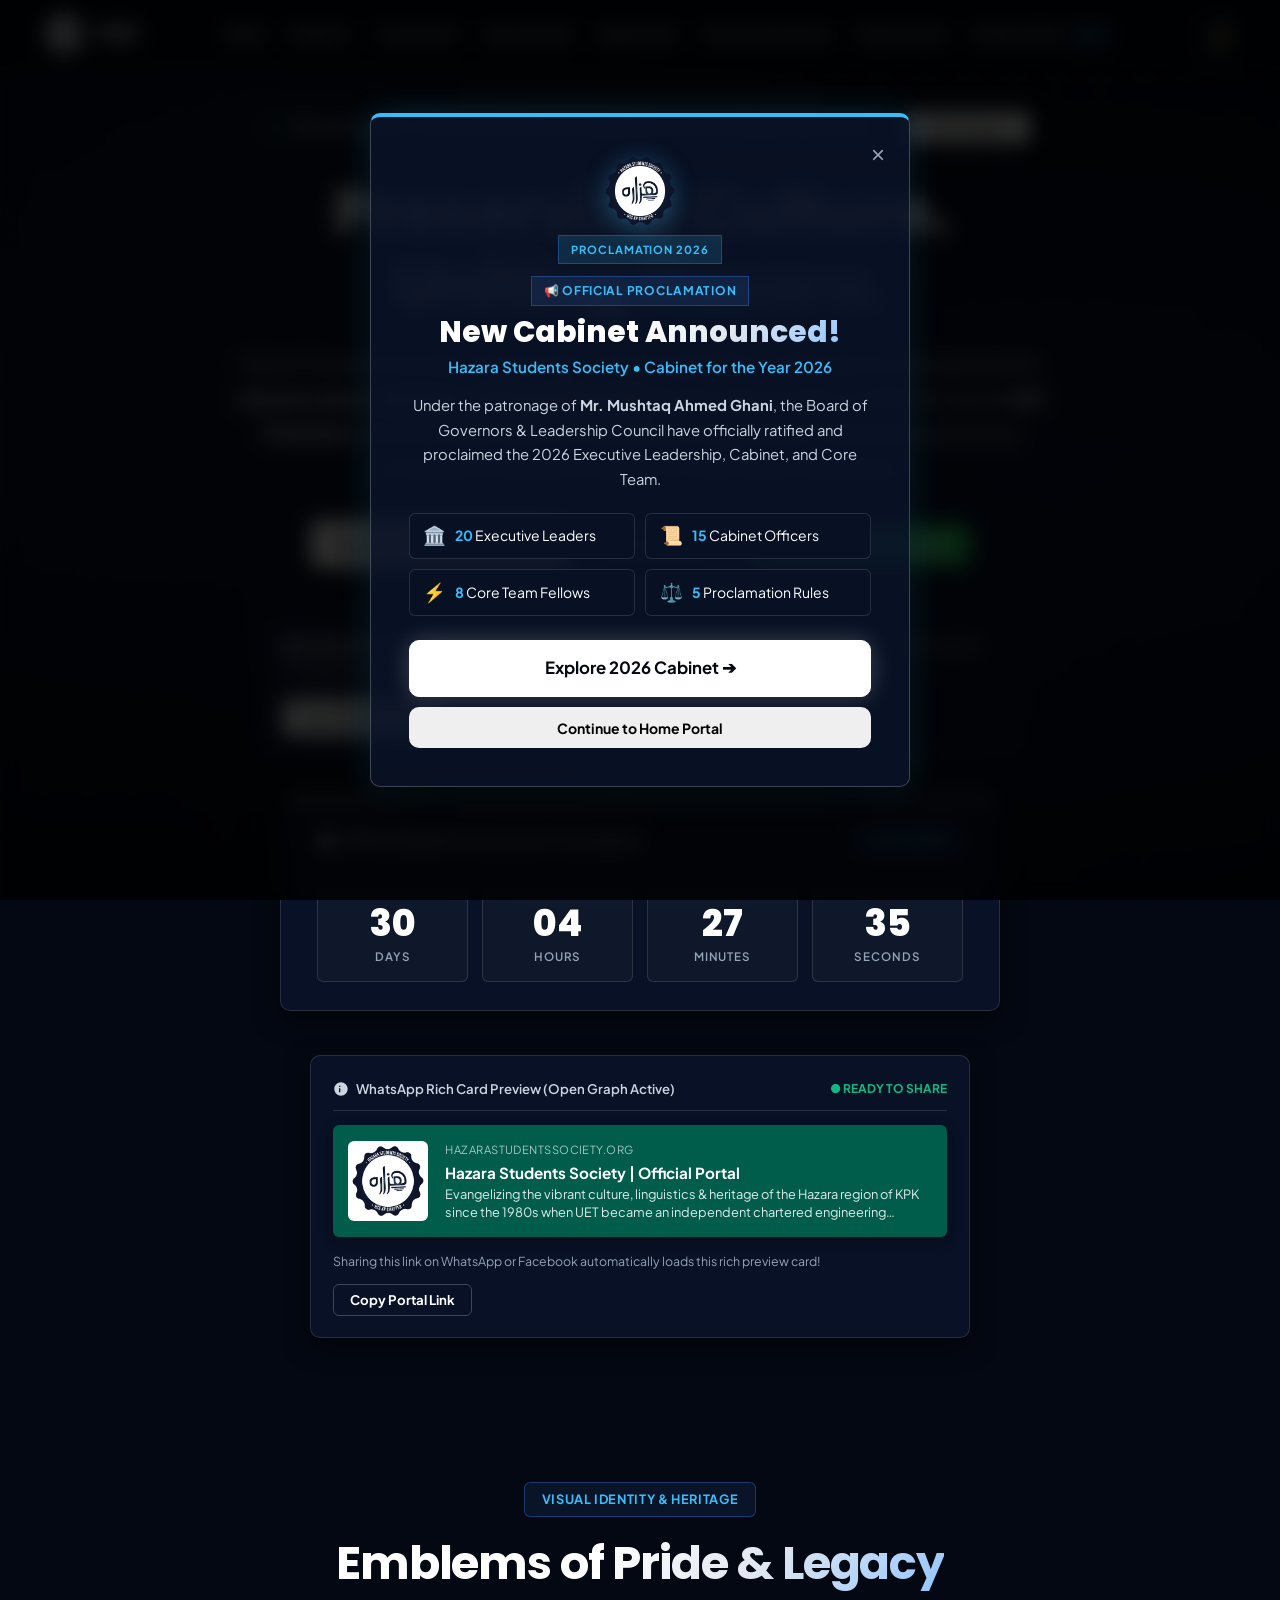
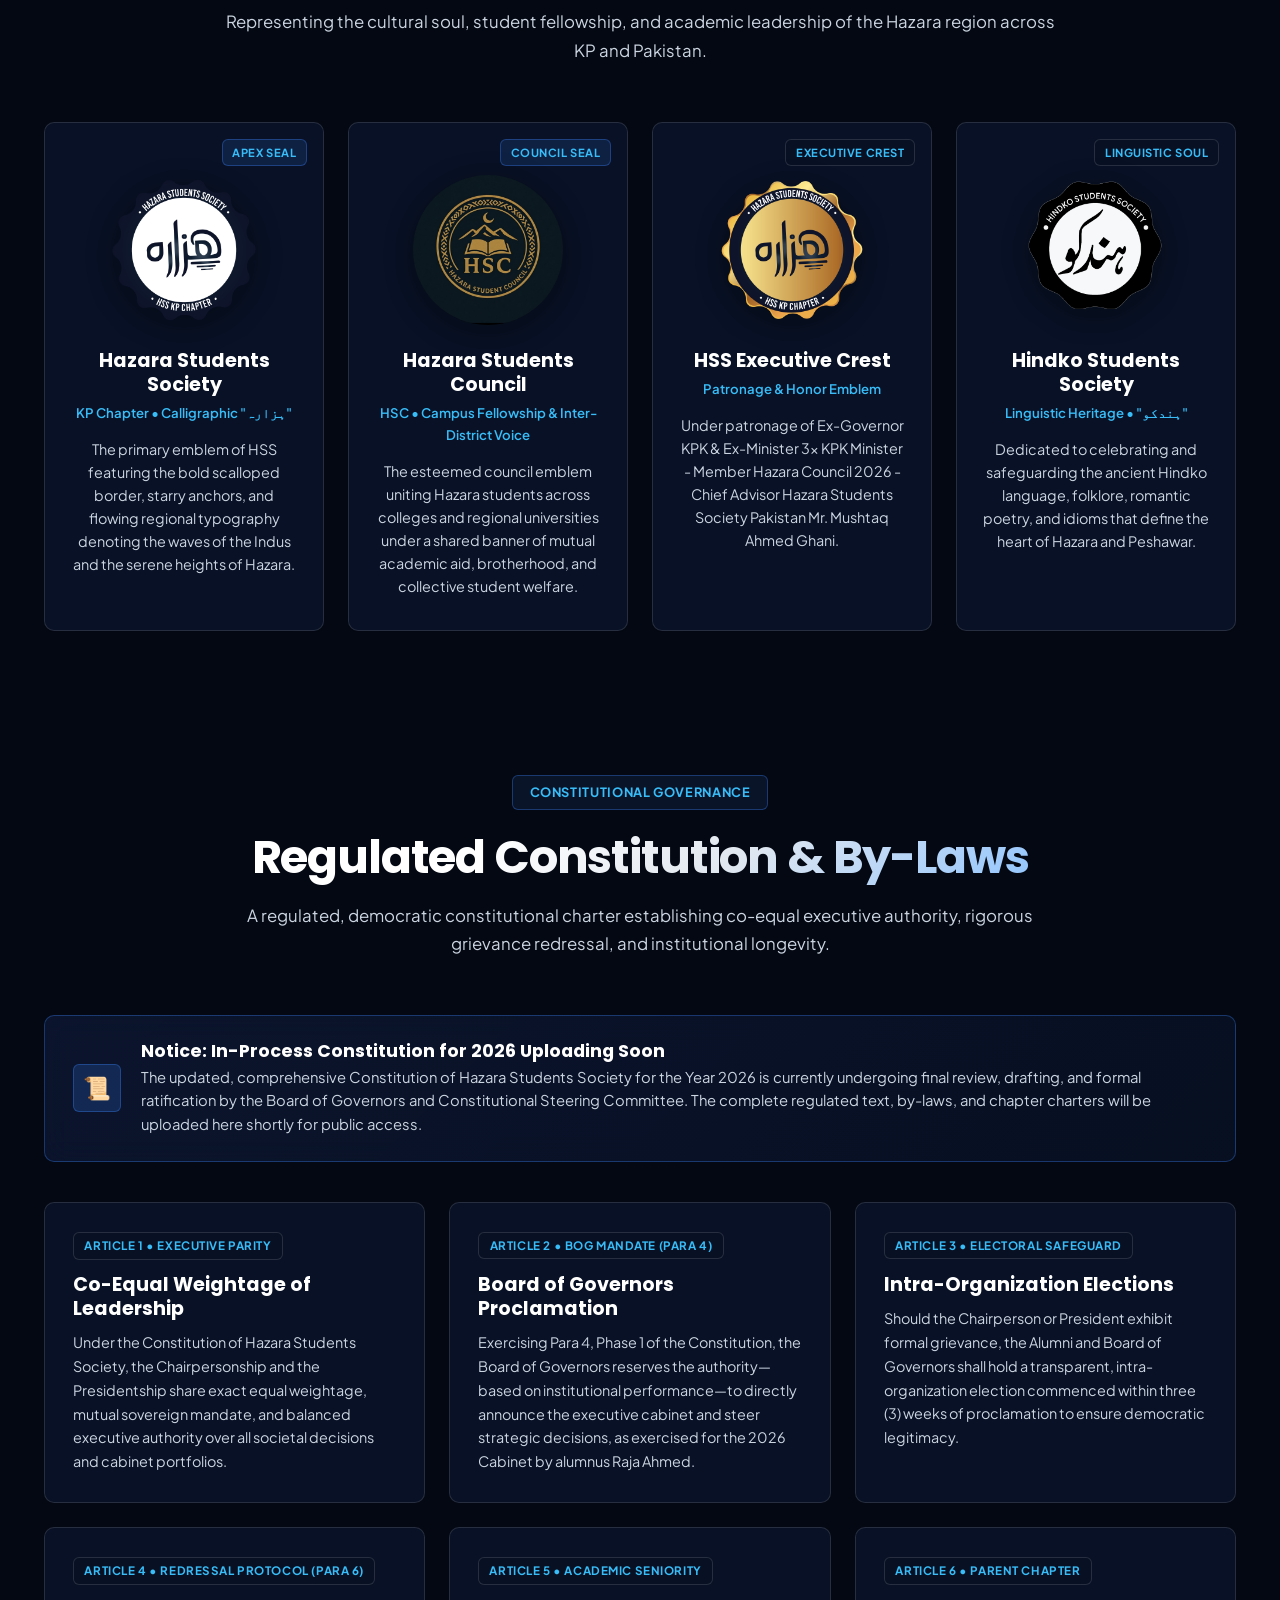
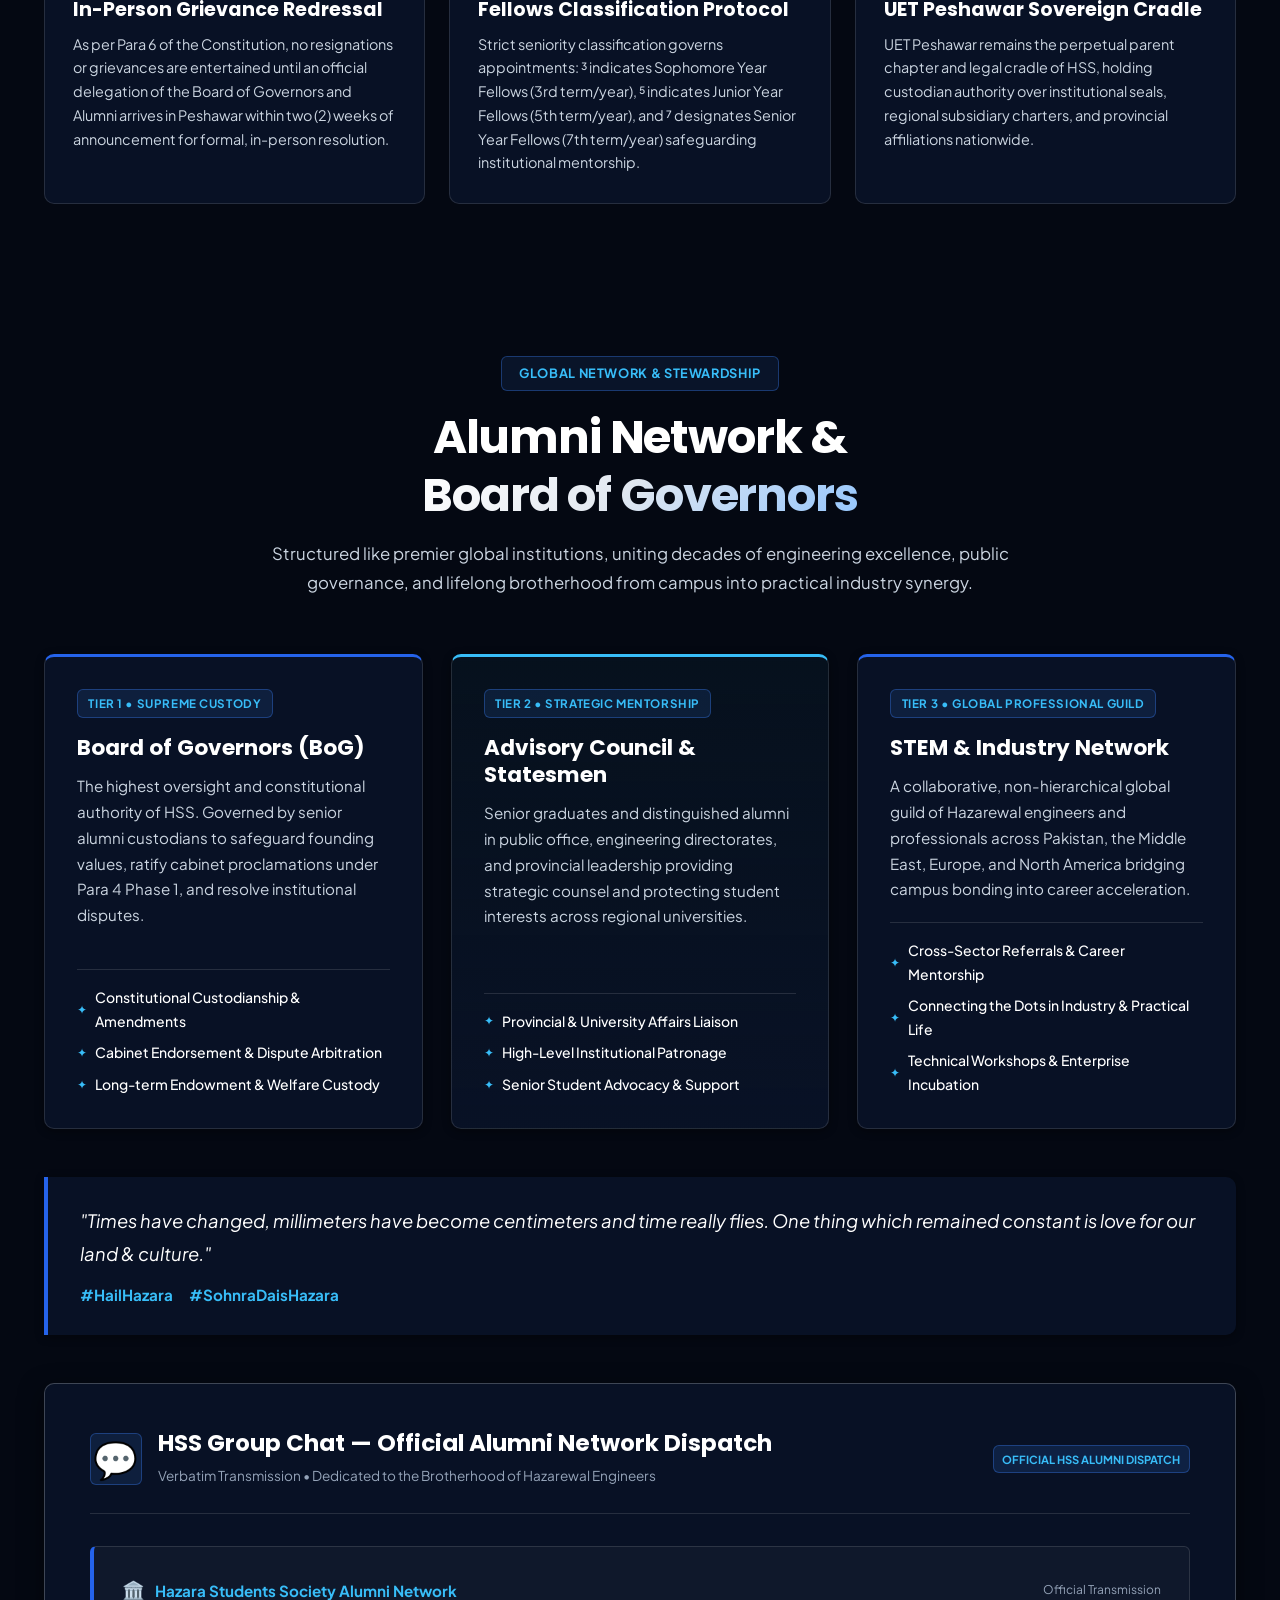
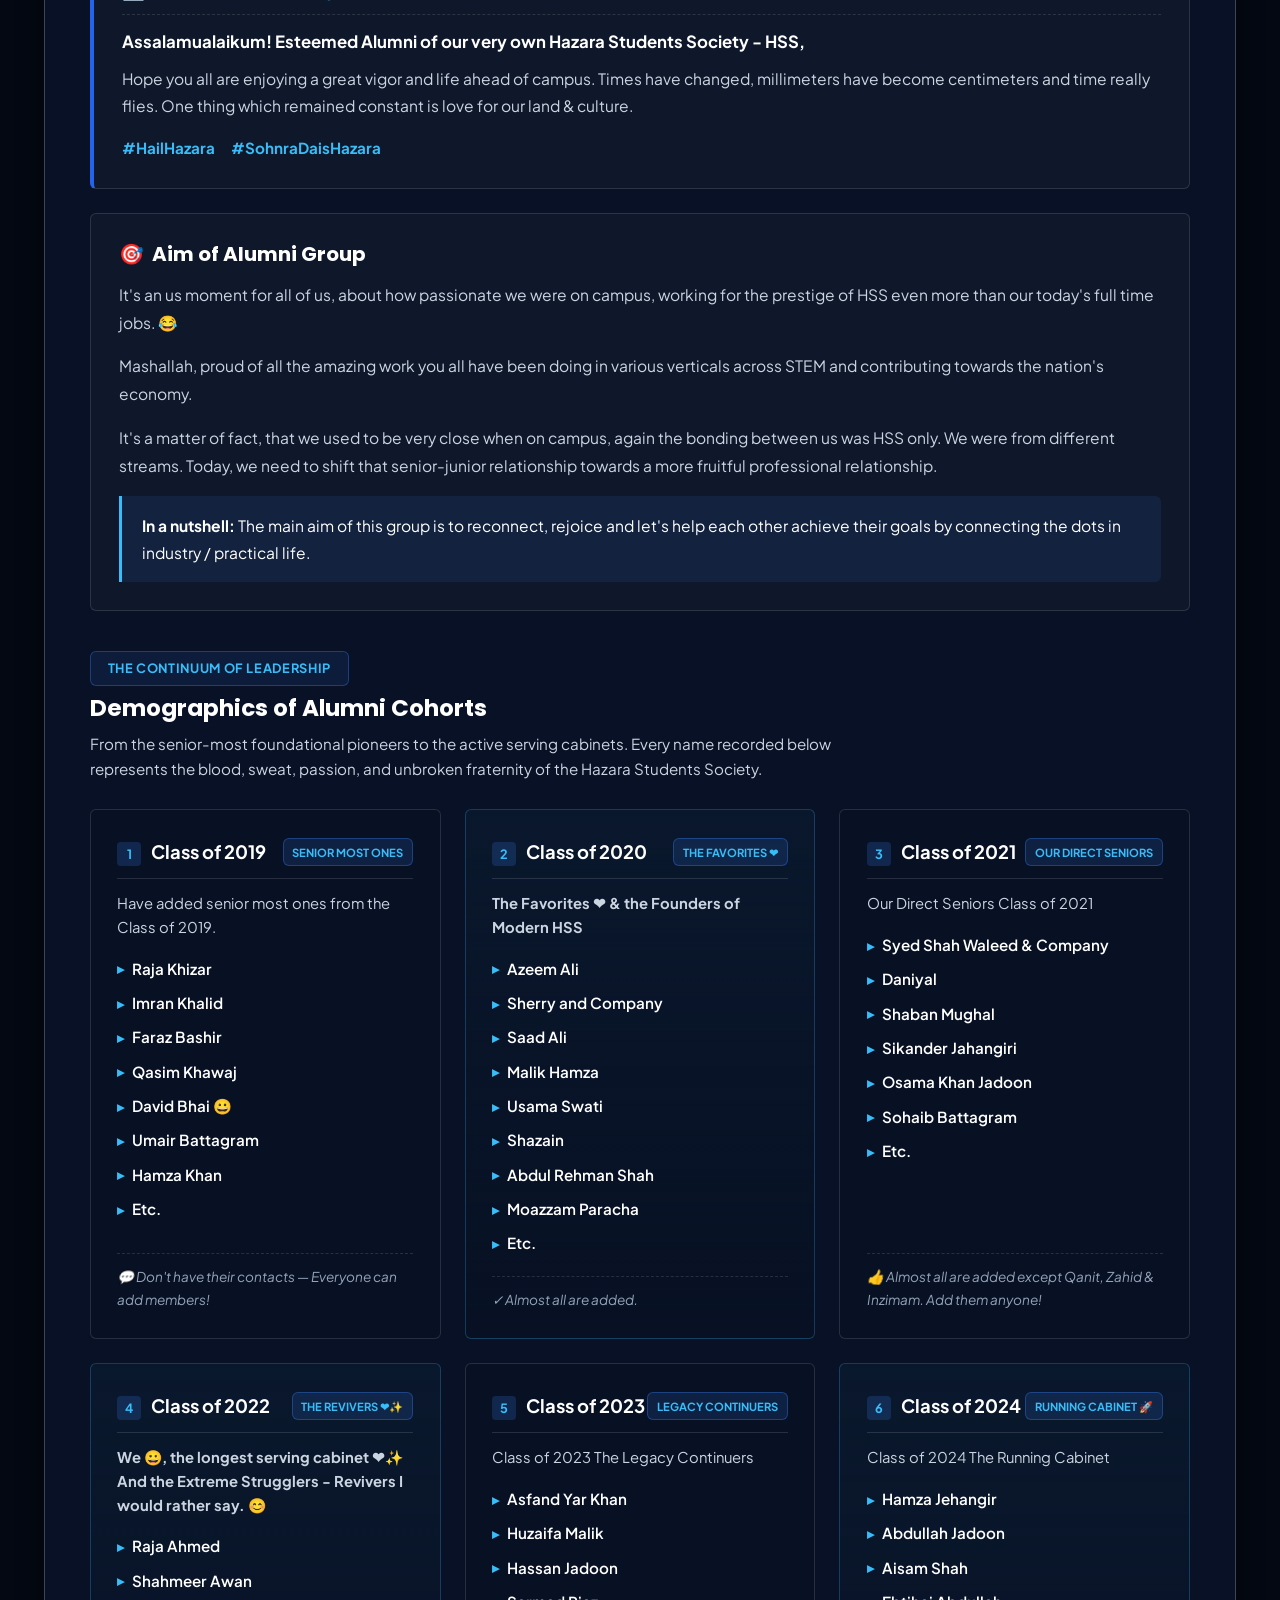
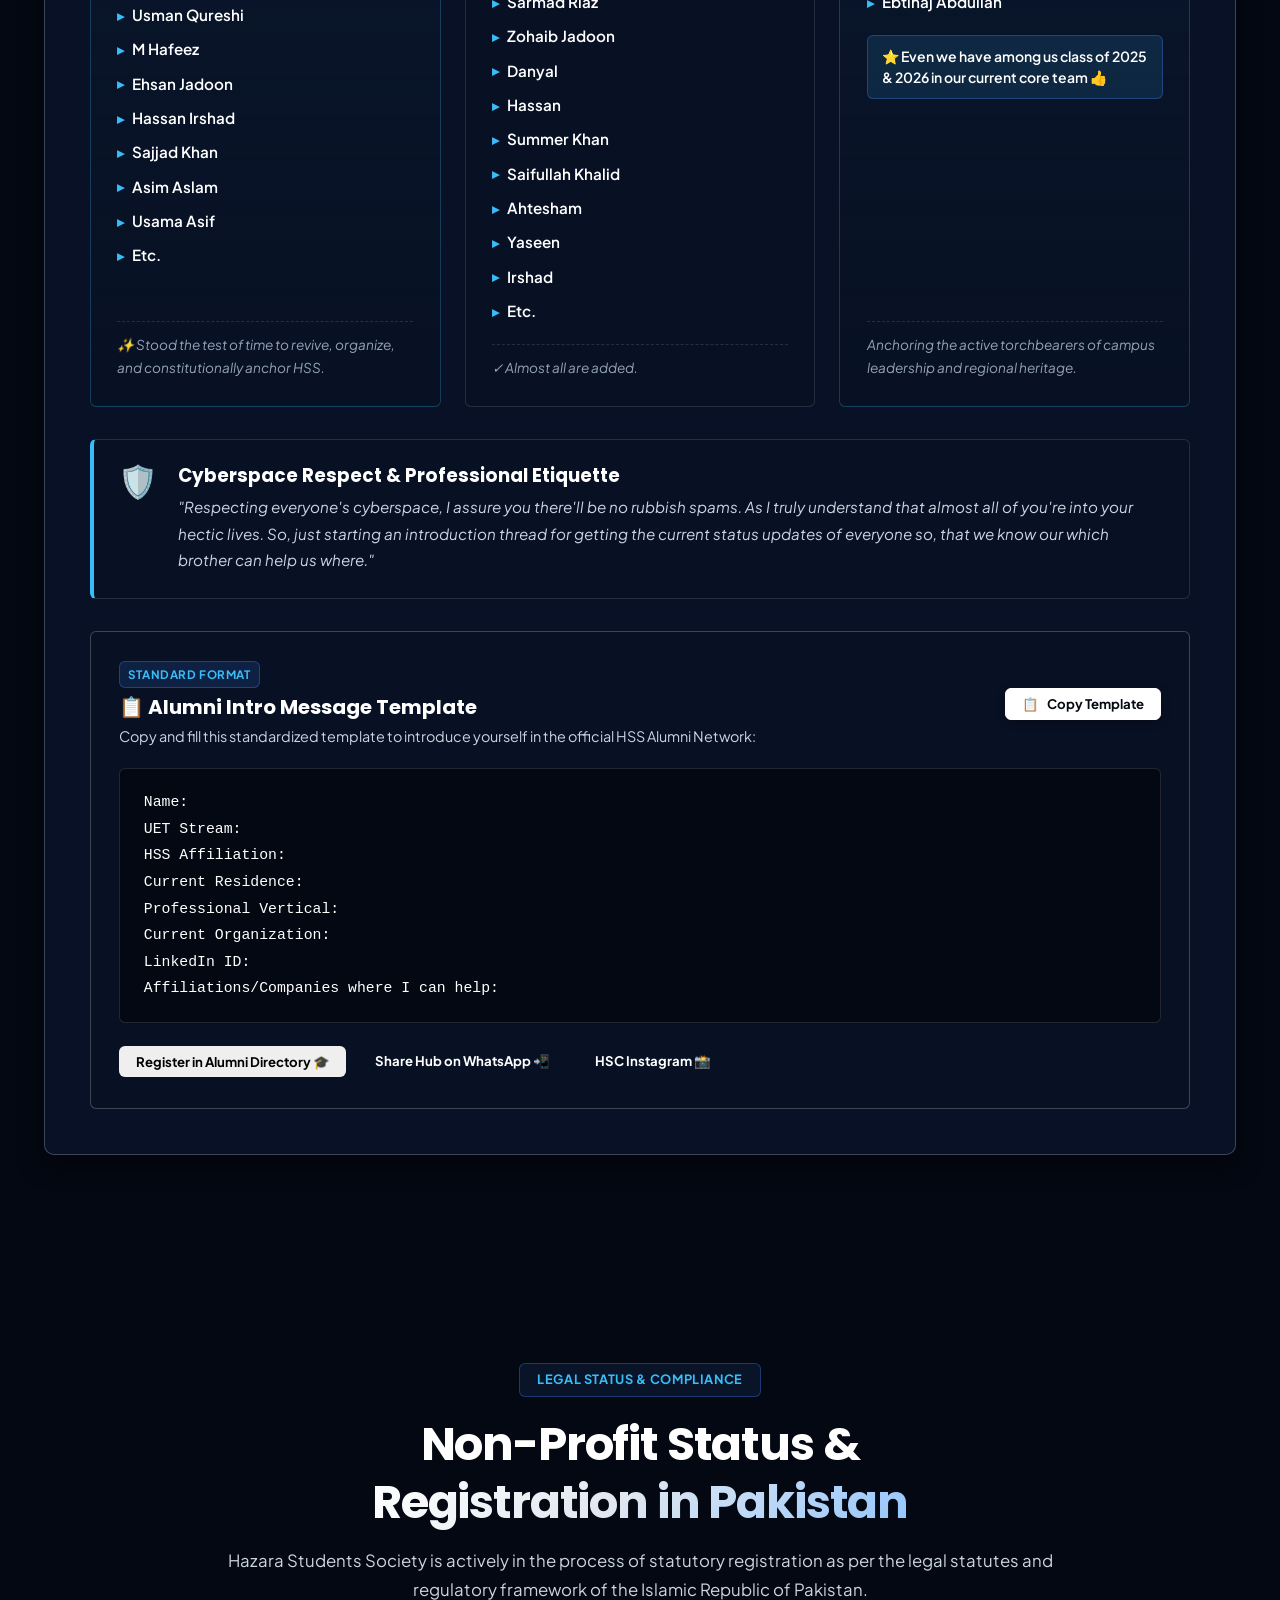
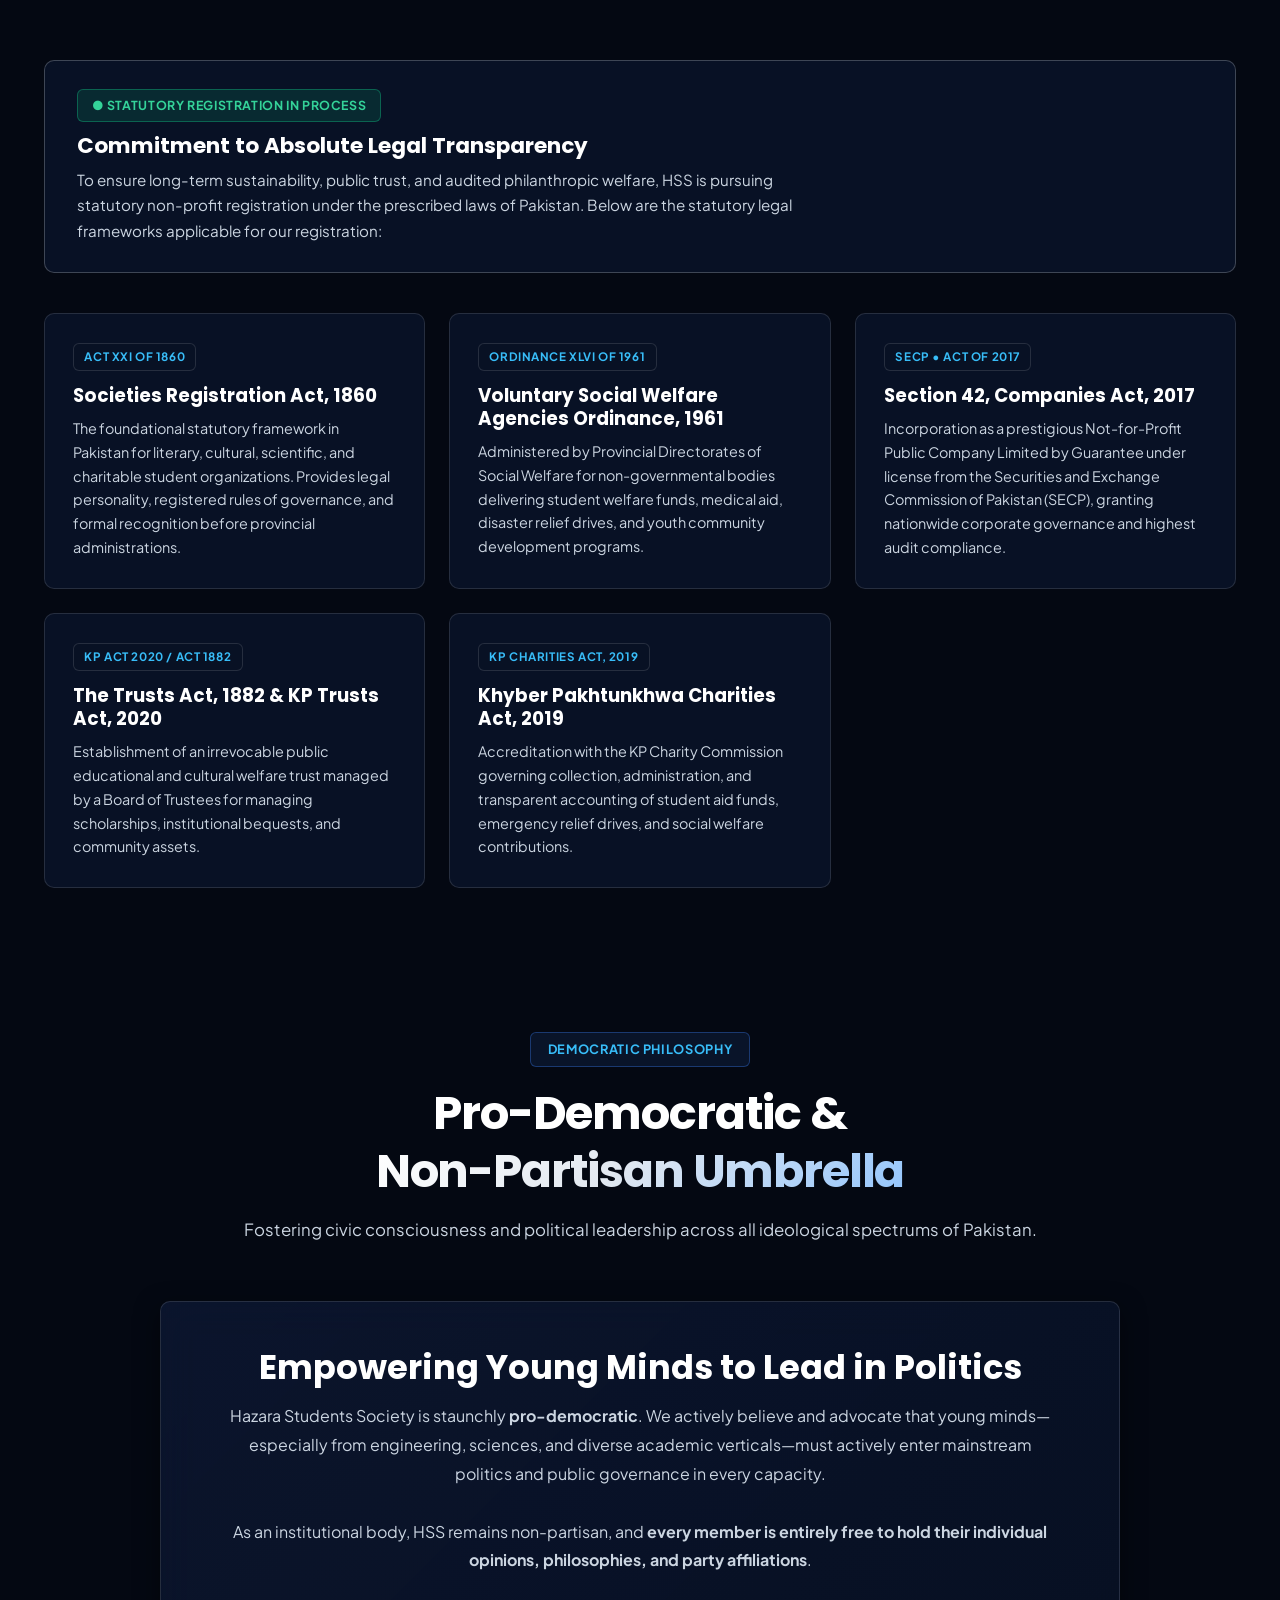
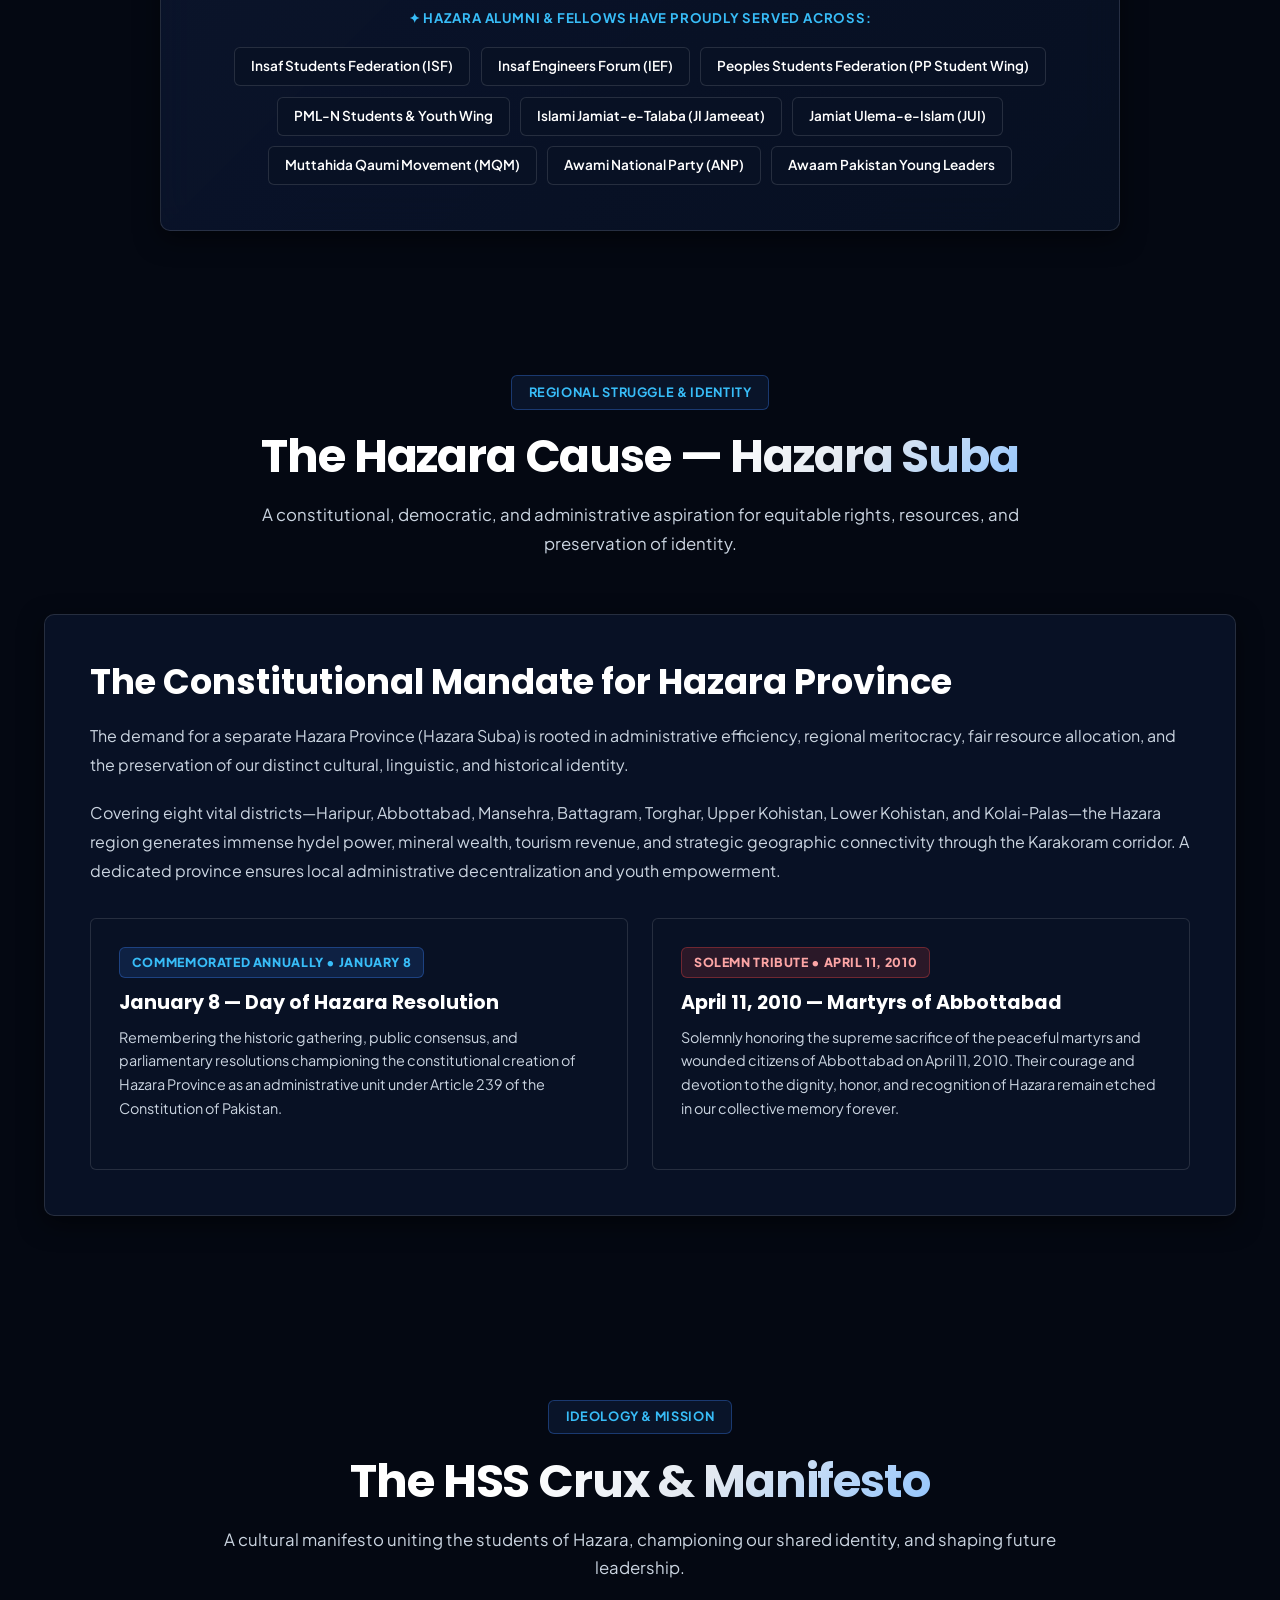
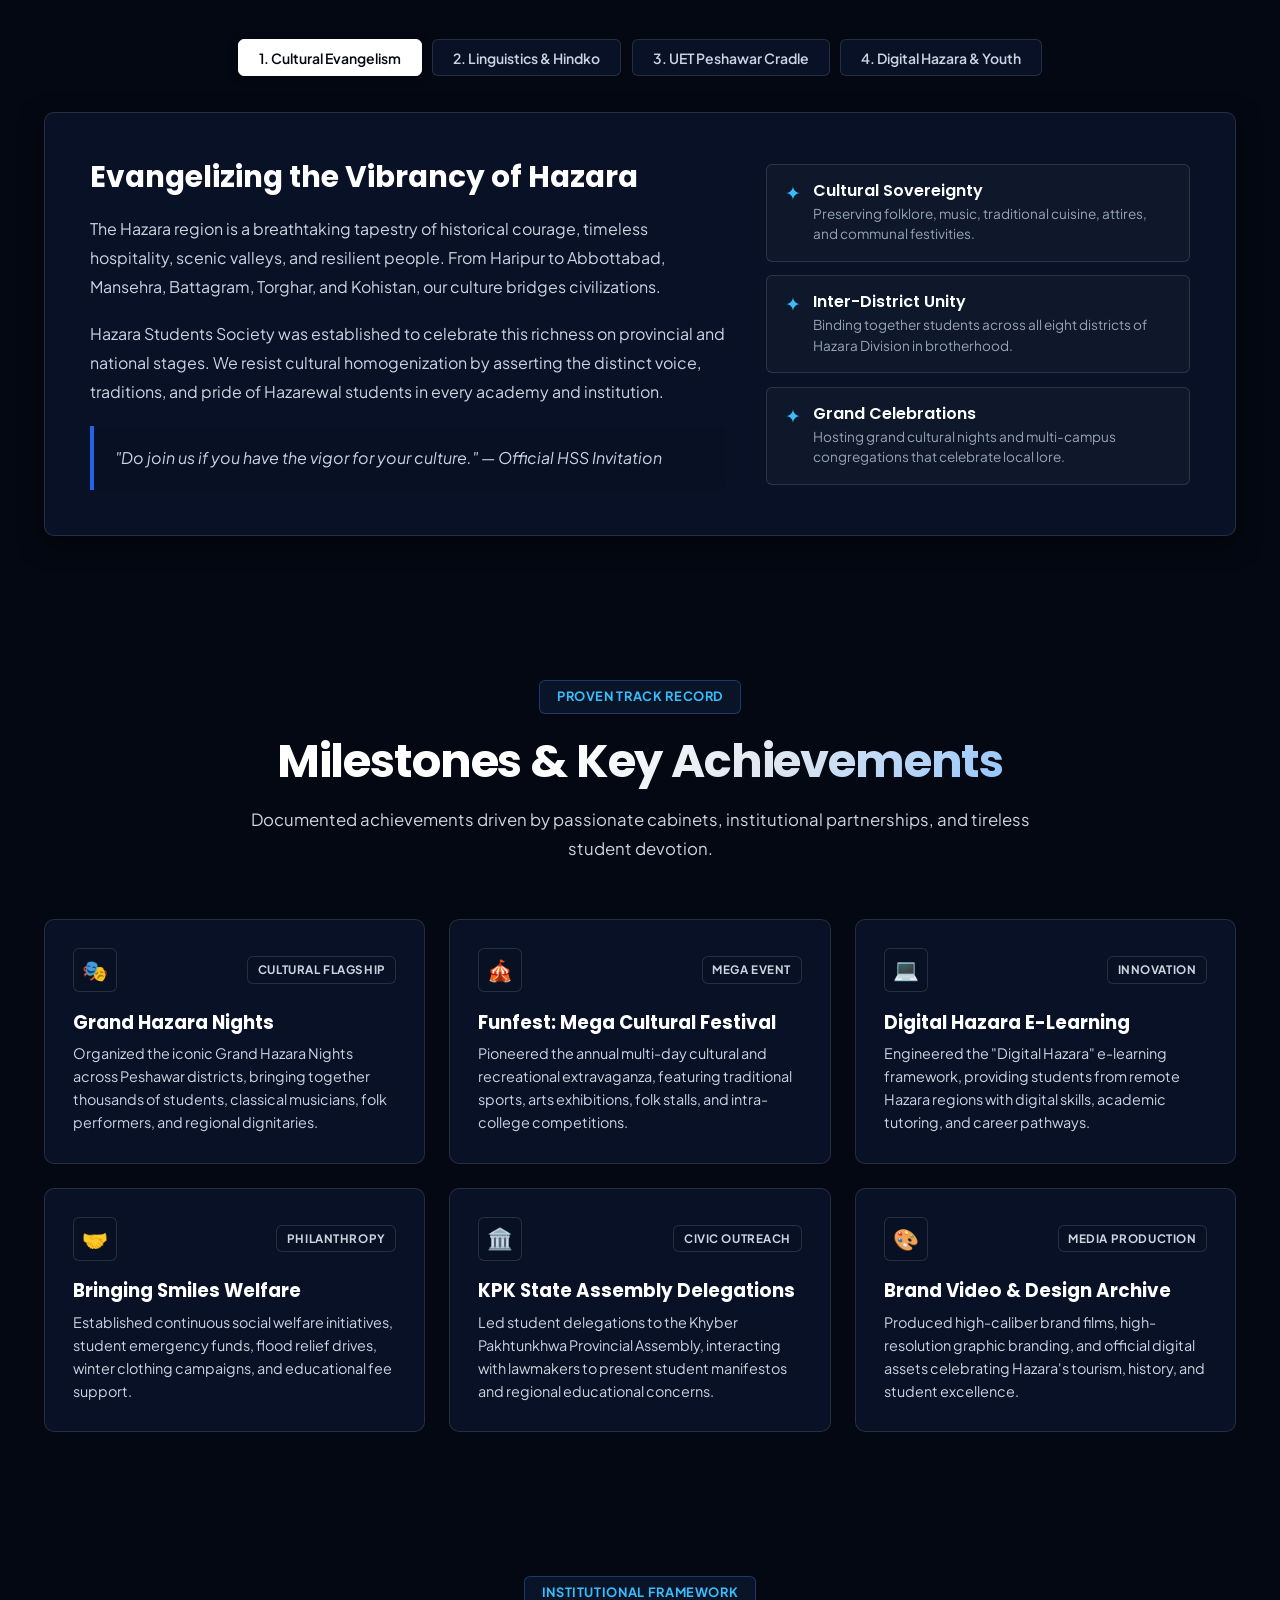
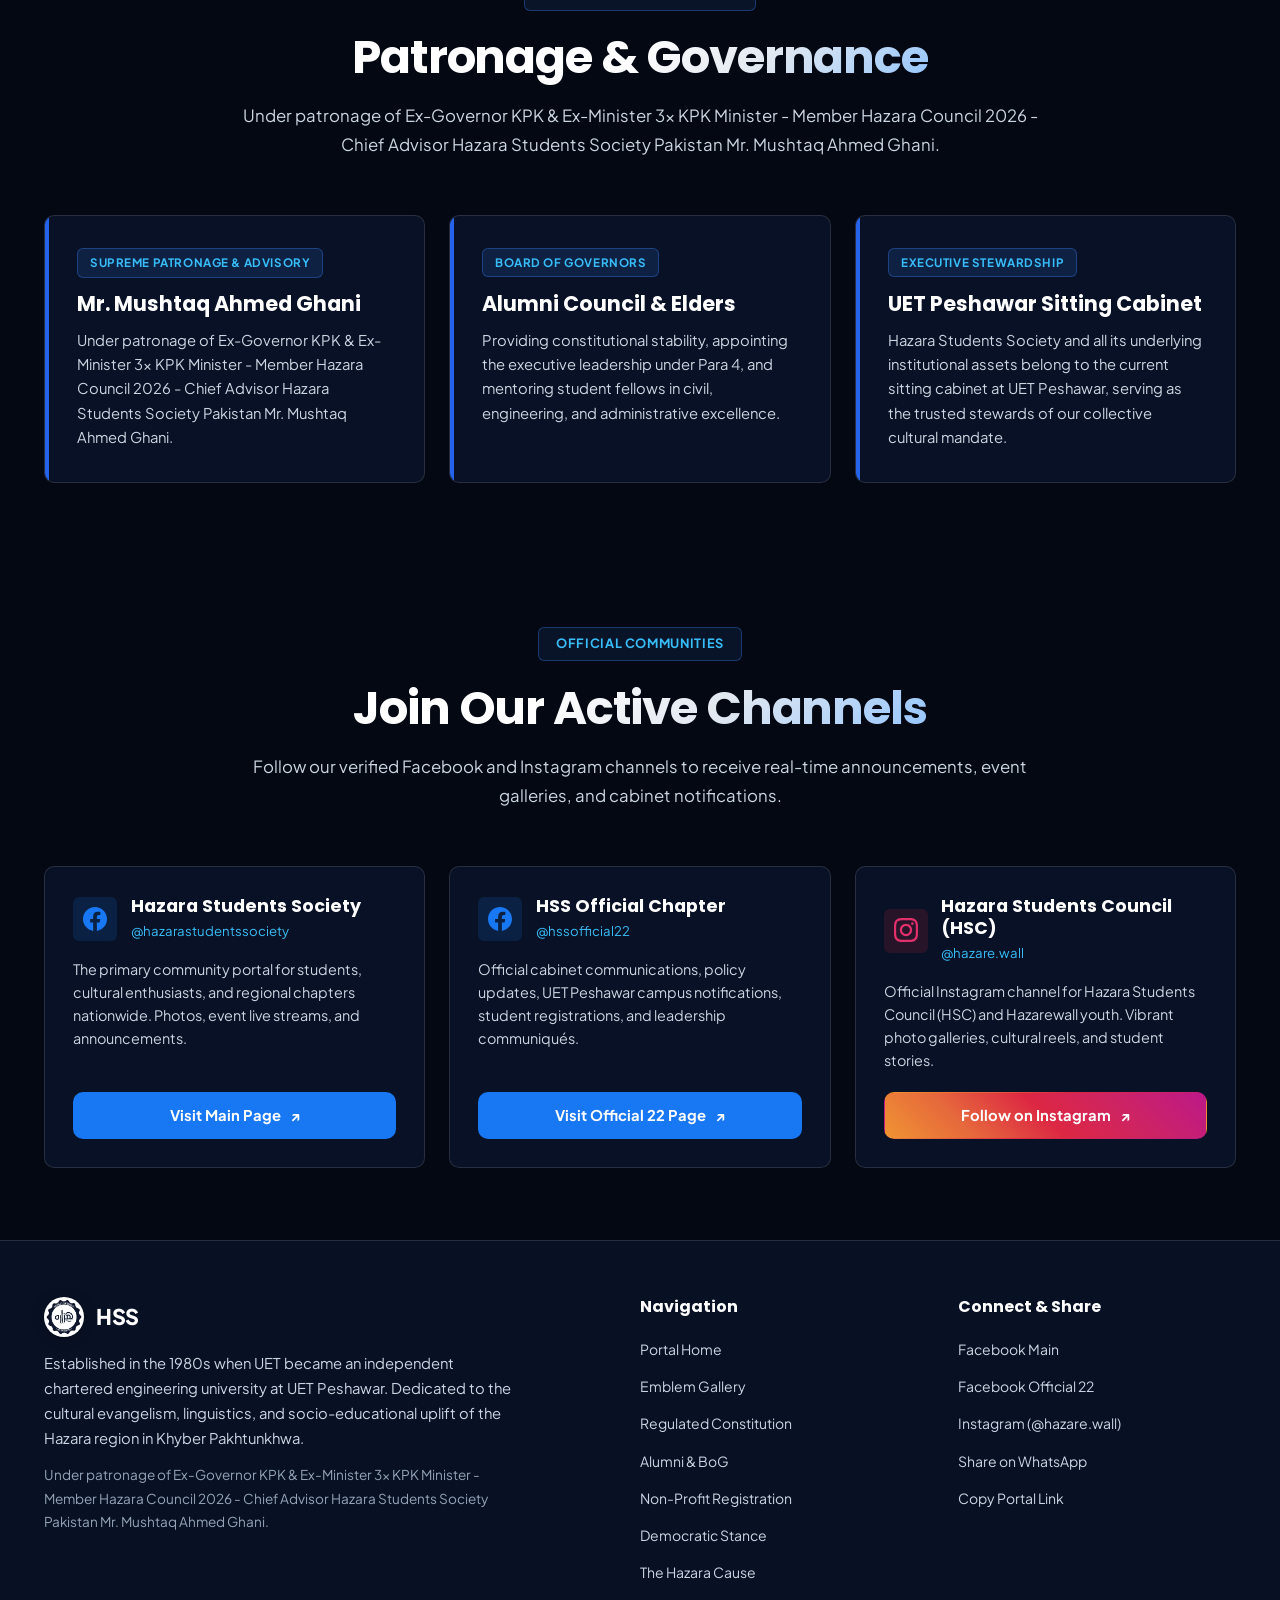
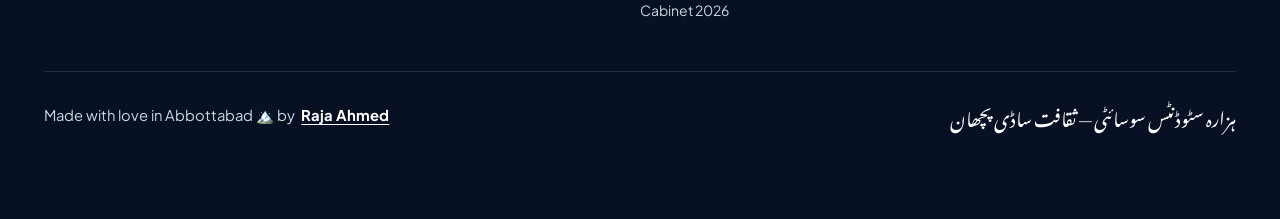
==== commit 6e5459a2: "Updates" ====
--- a/index.html
+++ b/index.html
@@ -1,24 +1,24 @@
 <!DOCTYPE html>
-<html lang="en">
+<html lang="en" data-theme="dark">
 <head>
   <meta charset="UTF-8">
   <meta name="viewport" content="width=device-width, initial-scale=1.0">
-  <title>Hazara Students Society | Official Upcoming Portal</title>
+  <title>Hazara Students Society | Official Portal</title>
   
   <!-- Primary Meta Tags -->
-  <meta name="title" content="Hazara Students Society (HSS) | Official Upcoming Portal">
-  <meta name="description" content="Evangelizing the vibrant culture, linguistics & heritage of the Hazara region of KPK since the late 1980s. Parent Chapter at UET Peshawar.">
-  <meta name="keywords" content="Hazara Students Society, HSS, UET Peshawar, Hazara Culture, Hindko Linguistics, KPK State, Mushtaq Ahmed Ghani, Grand Hazara Night, Funfest, Digital Hazara">
+  <meta name="title" content="Hazara Students Society (HSS) | Official Portal">
+  <meta name="description" content="Evangelizing the vibrant culture, linguistics & heritage of the Hazara region of KPK since the 1980s when UET became an independent chartered engineering university. Parent Chapter at UET Peshawar.">
+  <meta name="keywords" content="Hazara Students Society, HSS, UET Peshawar, Hazara Culture, Hindko Linguistics, Hazara Suba, Mushtaq Ahmed Ghani, Raja Ahmed, Hazara Student Council, Abbottabad, Haripur, Mansehra">
   <meta name="author" content="Hazara Students Society">
 
-  <!-- Open Graph / Facebook / WhatsApp -->
+  <!-- Open Graph / Facebook / WhatsApp (Using Main Logo) -->
   <meta property="og:type" content="website">
   <meta property="og:url" content="https://hazarastudentssociety.org/">
   <meta property="og:site_name" content="Hazara Students Society (HSS)">
-  <meta property="og:title" content="Hazara Students Society | Official Upcoming Portal">
-  <meta property="og:description" content="Evangelizing the vibrant culture, linguistics & heritage of the Hazara region of KPK since the late 1980s. Parent Chapter at UET Peshawar.">
-  <meta property="og:image" content="./assets/images/og-preview.png">
-  <meta property="og:image:secure_url" content="./assets/images/og-preview.png">
+  <meta property="og:title" content="Hazara Students Society | Official Portal">
+  <meta property="og:description" content="Evangelizing the vibrant culture, linguistics & heritage of the Hazara region of KPK since the 1980s when UET became an independent chartered engineering university. Parent Chapter at UET Peshawar.">
+  <meta property="og:image" content="./assets/images/hss-logo-navy.png">
+  <meta property="og:image:secure_url" content="./assets/images/hss-logo-navy.png">
   <meta property="og:image:type" content="image/png">
   <meta property="og:image:width" content="800">
   <meta property="og:image:height" content="800">
@@ -26,20 +26,20 @@
 
   <!-- Twitter Meta Tags -->
   <meta name="twitter:card" content="summary_large_image">
-  <meta name="twitter:title" content="Hazara Students Society | Official Upcoming Portal">
-  <meta name="twitter:description" content="Evangelizing the vibrant culture, linguistics & heritage of the Hazara region of KPK since the late 1980s. Parent Chapter at UET Peshawar.">
-  <meta name="twitter:image" content="./assets/images/og-preview.png">
+  <meta name="twitter:title" content="Hazara Students Society | Official Portal">
+  <meta name="twitter:description" content="Evangelizing the vibrant culture, linguistics & heritage of the Hazara region of KPK since the 1980s when UET became an independent chartered engineering university. Parent Chapter at UET Peshawar.">
+  <meta name="twitter:image" content="./assets/images/hss-logo-navy.png">
 
   <!-- Favicon -->
   <link rel="icon" type="image/png" href="./assets/images/hss-logo-navy.png">
   <link rel="apple-touch-icon" href="./assets/images/hss-logo-navy.png">
 
-  <!-- Google Fonts (Google Sans aesthetic: Plus Jakarta Sans, Poppins, Lato & Urdu calligraphy) -->
+  <!-- Google Fonts -->
   <link rel="preconnect" href="https://fonts.googleapis.com">
   <link rel="preconnect" href="https://fonts.gstatic.com" crossorigin>
   <link href="https://fonts.googleapis.com/css2?family=Lato:ital,wght@0,400;0,700;1,400&family=Noto+Nastaliq+Urdu:wght@500;700&family=Plus+Jakarta+Sans:ital,wght@0,400;0,500;0,600;0,700;0,800;1,400&family=Poppins:wght@500;600;700;800&display=swap" rel="stylesheet">
 
-  <!-- Stylesheet -->
+  <!-- Master Stylesheet (Blue-Black & White Theme + Light/Dark Mode) -->
   <link rel="stylesheet" href="./assets/css/style.css">
 </head>
 <body>
@@ -49,36 +49,33 @@
   <div class="ambient-grid" aria-hidden="true"></div>
 
   <!-- ==========================================================================
-       Header & Floating Glass Navigation
+       Header & Smart Scroll Navigation
+       Only "HSS" and Logo • No Big Words • No Giant Join Button
        ========================================================================== -->
   <header class="site-header" id="header">
     <div class="container nav-container">
-      <a href="#hero" class="brand-logo-group" aria-label="Hazara Students Society Home">
-        <img src="./assets/images/hss-logo-gold.png" alt="HSS Emblem" class="brand-badge-img">
-        <div class="brand-title-wrap">
-          <span class="brand-name">Hazara Students Society</span>
-          <span class="brand-tagline">UET Peshawar Parent Chapter</span>
-        </div>
+      <a href="#hero" class="brand-logo-group" aria-label="HSS Home">
+        <img src="./assets/images/hss-logo-navy.png" alt="HSS Emblem" class="brand-badge-img">
+        <span class="brand-logo-text">HSS</span>
       </a>
 
       <nav aria-label="Primary Navigation">
         <ul class="nav-links">
           <li><a href="#hero" class="nav-link active">Home</a></li>
           <li><a href="#emblems" class="nav-link">Emblems</a></li>
-          <li><a href="#manifesto" class="nav-link">Manifesto & Crux</a></li>
-          <li><a href="#achievements" class="nav-link">Milestones</a></li>
-          <li><a href="#governance" class="nav-link">Governance</a></li>
-          <li><a href="#social" class="nav-link">Connect</a></li>
+          <li><a href="#constitution" class="nav-link">Constitution</a></li>
+          <li><a href="#alumni-bog" class="nav-link">Alumni & BoG</a></li>
+          <li><a href="#registration" class="nav-link">Registration</a></li>
+          <li><a href="#political-stance" class="nav-link">Democratic Stance</a></li>
+          <li><a href="#hazara-cause" class="nav-link">Hazara Cause</a></li>
+          <li><a href="cabinet-2026.html" class="nav-link">Cabinet 2026 <span class="nav-link-badge">New</span></a></li>
         </ul>
       </nav>
 
       <div class="nav-actions">
-        <button type="button" class="btn btn-primary" data-open-modal>
-          <span>Join Society</span>
-          <span aria-hidden="true">→</span>
-        </button>
-        <button type="button" class="menu-toggle" aria-label="Toggle navigation menu" aria-expanded="false">
-          ☰
+        <!-- Light / Dark Mode Toggle Button -->
+        <button type="button" class="theme-toggle-btn" id="themeToggleBtn" aria-label="Toggle Light / Dark Mode" title="Toggle Light/Dark Theme">
+          🌙
         </button>
       </div>
     </div>
@@ -86,43 +83,59 @@
 
   <main>
     <!-- ==========================================================================
-         Hero Section: Google Product Aesthetic + Cultural Heritage
+         Hero Section: High-Contrast Blue-Black & Pure White
+         Includes Small "Join Society" Button in First Section as Requested
          ========================================================================== -->
     <section class="hero-section" id="hero">
       <div class="container">
         <div class="hero-content">
-          <!-- Status Pill -->
-          <div class="hero-status-pill">
-            <span class="pulse-dot"></span>
-            <span>Official Portal Under Construction • Est. Late 1980s</span>
+          <!-- Status Row with Small Join Society Button -->
+          <div class="hero-status-row">
+            <div class="hero-status-pill">
+              <span class="pulse-dot"></span>
+              <span>Official Portal • Est. 1980s when UET became independent chartered engineering university</span>
+            </div>
+            <!-- Small Join Society Button in First Section -->
+            <button type="button" class="btn btn-sm btn-primary" data-open-modal>
+              <span>Join Society ✦</span>
+            </button>
           </div>
 
           <!-- Hero Headline -->
           <h1 class="hero-title">
             Preserving Culture. <br>
-            <span class="gold-gradient-text">Uniting Hazara.</span>
+            <span class="white-gradient-text">Uniting Hazara.</span>
           </h1>
 
           <!-- Hero Subtitle / Crux -->
           <p class="hero-description">
             Hazara Students Society is the premier cultural organization dedicated to evangelizing the 
             <span class="hero-highlight">vibrant culture, heritage, folklore & linguistics</span> of the Hazara region of KPK. 
-            Rooted at <span class="hero-highlight">UET Peshawar</span> since the late 1980s as the parent chapter for nationwide subsidiaries.
+            Rooted at <span class="hero-highlight">UET Peshawar</span> since the 1980s when UET became an independent chartered engineering university as the parent chapter for nationwide subsidiaries.
           </p>
 
           <!-- Primary CTAs -->
           <div class="hero-cta-group">
-            <button type="button" class="btn btn-primary" data-open-modal>
-              <span>Join the Movement</span>
-              <span aria-hidden="true">✦</span>
+            <a href="cabinet-2026.html" class="btn btn-primary">
+              <span>View 2026 Cabinet Roster 📜</span>
+            </a>
+            <button type="button" class="btn btn-secondary" data-open-modal>
+              <span>Join Movement</span>
             </button>
-            <a href="#manifesto" class="btn btn-secondary">
-              <span>Read Manifesto & Crux</span>
-            </a>
             <button type="button" class="btn btn-whatsapp" data-action="share-whatsapp" title="Share via WhatsApp with live card preview">
               <svg width="18" height="18" viewBox="0 0 24 24" fill="currentColor" aria-hidden="true"><path d="M12.031 6.172c-3.181 0-5.767 2.586-5.768 5.766-.001 1.298.38 2.27 1.019 3.287l-.582 2.128 2.182-.573c.978.58 1.911.928 3.145.929 3.178 0 5.767-2.587 5.768-5.766.001-3.187-2.575-5.771-5.764-5.771zm3.392 8.244c-.144.405-.837.774-1.17.824-.312.045-.694.074-2.115-.515-1.748-.724-2.909-2.527-2.998-2.646-.088-.119-.718-.957-.718-1.826 0-.868.455-1.297.616-1.477.161-.18.351-.225.468-.225.117 0 .234 0 .336.006.107.005.25.04.39.375.144.346.49 1.196.533 1.284.043.088.072.191.014.306-.058.115-.087.187-.174.288-.087.101-.183.226-.262.304-.087.087-.178.182-.077.355.101.173.449.741.964 1.201.662.591 1.221.774 1.394.861.173.086.275.072.376-.044.102-.115.434-.505.549-.679.116-.173.232-.145.39-.087s1.011.477 1.184.564.289.13.332.202c.043.072.043.419-.101.824z"/></svg>
               <span>Share on WhatsApp</span>
             </button>
+          </div>
+
+          <!-- 2026 Cabinet Proclamation Banner -->
+          <div class="hero-announcement-banner">
+            <div class="announcement-text">
+              🏛️ <strong>Official Proclamation:</strong> The Cabinet for the Year 2026 has been announced under the Constitution of Hazara Students Society.
+            </div>
+            <a href="cabinet-2026.html" class="btn btn-sm btn-primary">
+              <span>Read Cabinet List →</span>
+            </a>
           </div>
 
           <!-- Countdown Component -->
@@ -153,28 +166,28 @@
             </div>
           </div>
 
-          <!-- WhatsApp Link Preview Interactive Card (Open Graph Simulator) -->
+          <!-- WhatsApp Link Preview Interactive Card -->
           <div class="preview-showcase">
             <div class="preview-badge-header">
               <span class="preview-badge-title">
                 <svg width="16" height="16" viewBox="0 0 24 24" fill="currentColor" aria-hidden="true"><path d="M12 2C6.48 2 2 6.48 2 12s4.48 10 10 10 10-4.48 10-10S17.52 2 12 2zm-1 15h-2v-6h2v6zm0-8h-2V7h2v2z"/></svg>
-                WhatsApp Rich Card Preview (Open Graph Protocol Active)
+                WhatsApp Rich Card Preview (Open Graph Active)
               </span>
-              <span class="badge-status-ok" style="color: var(--accent-emerald); font-size: 0.75rem; font-weight: 700;">● READY TO SHARE</span>
+              <span style="color: var(--accent-emerald); font-size: 0.75rem; font-weight: 700;">● READY TO SHARE</span>
             </div>
             
             <div class="whatsapp-bubble">
-              <img src="./assets/images/og-preview.png" alt="Open Graph Preview Logo" class="whatsapp-preview-img">
+              <img src="./assets/images/hss-logo-navy.png" alt="Open Graph Preview Logo" class="whatsapp-preview-img">
               <div class="whatsapp-preview-content">
                 <span class="whatsapp-preview-domain">hazarastudentssociety.org</span>
-                <span class="whatsapp-preview-title">Hazara Students Society | Official Upcoming Portal</span>
-                <span class="whatsapp-preview-desc">Evangelizing the vibrant culture, linguistics & heritage of the Hazara region of KPK since the late 1980s. Parent Chapter at UET Peshawar.</span>
+                <span class="whatsapp-preview-title">Hazara Students Society | Official Portal</span>
+                <span class="whatsapp-preview-desc">Evangelizing the vibrant culture, linguistics & heritage of the Hazara region of KPK since the 1980s when UET became an independent chartered engineering university. Parent Chapter at UET Peshawar.</span>
               </div>
             </div>
 
             <div class="whatsapp-share-cta-row">
-              <span class="whatsapp-share-hint">Sharing this link on WhatsApp or Facebook automatically generates this rich card!</span>
-              <button type="button" class="btn btn-outline-gold" data-action="copy-link" style="padding: 0.4rem 1rem; font-size: 0.8rem;">
+              <span class="whatsapp-share-hint">Sharing this link on WhatsApp or Facebook automatically loads this rich preview card!</span>
+              <button type="button" class="btn btn-sm btn-outline-white" data-action="copy-link">
                 Copy Portal Link
               </button>
             </div>
@@ -185,15 +198,15 @@
     </section>
 
     <!-- ==========================================================================
-         Official Emblems & Linguistic Seals Showcase
+         Official Emblems & Linguistic Seals Showcase (Including HSC)
          ========================================================================== -->
     <section class="emblems-section" id="emblems">
       <div class="container">
         <div class="section-header">
           <div class="section-pill">Visual Identity & Heritage</div>
-          <h2 class="section-title">Emblems of <span class="gold-gradient-text">Pride & Legacy</span></h2>
+          <h2 class="section-title">Emblems of <span class="white-gradient-text">Pride & Legacy</span></h2>
           <p class="section-subtitle">
-            Representing the cultural soul, calligraphic calligraphy, and academic leadership of the Hazara region across KP and Pakistan.
+            Representing the cultural soul, student fellowship, and academic leadership of the Hazara region across KP and Pakistan.
           </p>
         </div>
 
@@ -211,20 +224,33 @@
             </p>
           </article>
 
-          <!-- Emblem 2: HSS Executive Gold Crest -->
+          <!-- Emblem 2: HSC - Hazara Students Council -->
+          <article class="emblem-card featured">
+            <span class="emblem-badge-tag">Council Seal</span>
+            <div class="emblem-img-wrap">
+              <img src="./assets/images/hsc-logo.jpg" alt="Hazara Students Council (HSC) Official Seal" class="emblem-img">
+            </div>
+            <h3 class="emblem-title">Hazara Students Council</h3>
+            <span class="emblem-subtitle">HSC • Campus Fellowship & Inter-District Voice</span>
+            <p class="emblem-desc">
+              The esteemed council emblem uniting Hazara students across colleges and regional universities under a shared banner of mutual academic aid, brotherhood, and collective student welfare.
+            </p>
+          </article>
+
+          <!-- Emblem 3: HSS Executive Crest -->
           <article class="emblem-card">
             <span class="emblem-badge-tag">Executive Crest</span>
             <div class="emblem-img-wrap">
-              <img src="./assets/images/hss-logo-gold.png" alt="Hazara Students Society Gold Crest Badge" class="emblem-img">
+              <img src="./assets/images/hss-logo-gold.png" alt="Hazara Students Society Executive Crest" class="emblem-img">
             </div>
             <h3 class="emblem-title">HSS Executive Crest</h3>
             <span class="emblem-subtitle">Patronage & Honor Emblem</span>
             <p class="emblem-desc">
-              The golden seal representing the sitting cabinet, provincial patronage under Governor KPK, and advisory stewardship guided by Chief Advisor Mr. Mushtaq Ahmed Ghani.
-            </p>
-          </article>
-
-          <!-- Emblem 3: Hindko Students Society Seal -->
+              Under patronage of Ex-Governor KPK & Ex-Minister 3x KPK Minister - Member Hazara Council 2026 - Chief Advisor Hazara Students Society Pakistan Mr. Mushtaq Ahmed Ghani.
+            </p>
+          </article>
+
+          <!-- Emblem 4: Hindko Students Society Seal -->
           <article class="emblem-card">
             <span class="emblem-badge-tag">Linguistic Soul</span>
             <div class="emblem-img-wrap">
@@ -236,6 +262,590 @@
               Dedicated to celebrating and safeguarding the ancient Hindko language, folklore, romantic poetry, and idioms that define the heart of Hazara and Peshawar.
             </p>
           </article>
+        </div>
+      </div>
+    </section>
+
+    <!-- ==========================================================================
+         Constitution Section (Regulated Constitution & By-Laws)
+         ========================================================================== -->
+    <section class="constitution-section" id="constitution">
+      <div class="container">
+        <div class="section-header">
+          <div class="section-pill">Constitutional Governance</div>
+          <h2 class="section-title">Regulated <span class="white-gradient-text">Constitution & By-Laws</span></h2>
+          <p class="section-subtitle">
+            A regulated, democratic constitutional charter establishing co-equal executive authority, rigorous grievance redressal, and institutional longevity.
+          </p>
+        </div>
+
+        <!-- Upcoming 2026 Constitution Upload Banner -->
+        <div class="constitution-notice-box">
+          <div class="notice-icon-wrap">📜</div>
+          <div class="notice-content">
+            <h4>Notice: In-Process Constitution for 2026 Uploading Soon</h4>
+            <p>
+              The updated, comprehensive Constitution of Hazara Students Society for the Year 2026 is currently undergoing final review, drafting, and formal ratification by the Board of Governors and Constitutional Steering Committee. The complete regulated text, by-laws, and chapter charters will be uploaded here shortly for public access.
+            </p>
+          </div>
+        </div>
+
+        <div class="constitution-grid">
+          <!-- Item 1 -->
+          <article class="constitution-card">
+            <span class="card-num-badge">Article 1 • Executive Parity</span>
+            <h3>Co-Equal Weightage of Leadership</h3>
+            <p>
+              Under the Constitution of Hazara Students Society, the Chairpersonship and the Presidentship share exact equal weightage, mutual sovereign mandate, and balanced executive authority over all societal decisions and cabinet portfolios.
+            </p>
+          </article>
+
+          <!-- Item 2 -->
+          <article class="constitution-card">
+            <span class="card-num-badge">Article 2 • BoG Mandate (Para 4)</span>
+            <h3>Board of Governors Proclamation</h3>
+            <p>
+              Exercising Para 4, Phase 1 of the Constitution, the Board of Governors reserves the authority—based on institutional performance—to directly announce the executive cabinet and steer strategic decisions, as exercised for the 2026 Cabinet by alumnus Raja Ahmed.
+            </p>
+          </article>
+
+          <!-- Item 3 -->
+          <article class="constitution-card">
+            <span class="card-num-badge">Article 3 • Electoral Safeguard</span>
+            <h3>Intra-Organization Elections</h3>
+            <p>
+              Should the Chairperson or President exhibit formal grievance, the Alumni and Board of Governors shall hold a transparent, intra-organization election commenced within three (3) weeks of proclamation to ensure democratic legitimacy.
+            </p>
+          </article>
+
+          <!-- Item 4 -->
+          <article class="constitution-card">
+            <span class="card-num-badge">Article 4 • Redressal Protocol (Para 6)</span>
+            <h3>In-Person Grievance Redressal</h3>
+            <p>
+              As per Para 6 of the Constitution, no resignations or grievances are entertained until an official delegation of the Board of Governors and Alumni arrives in Peshawar within two (2) weeks of announcement for formal, in-person resolution.
+            </p>
+          </article>
+
+          <!-- Item 5 -->
+          <article class="constitution-card">
+            <span class="card-num-badge">Article 5 • Academic Seniority</span>
+            <h3>Fellows Classification Protocol</h3>
+            <p>
+              Strict seniority classification governs appointments: ³ indicates Sophomore Year Fellows (3rd term/year), ⁵ indicates Junior Year Fellows (5th term/year), and ⁷ designates Senior Year Fellows (7th term/year) safeguarding institutional mentorship.
+            </p>
+          </article>
+
+          <!-- Item 6 -->
+          <article class="constitution-card">
+            <span class="card-num-badge">Article 6 • Parent Chapter</span>
+            <h3>UET Peshawar Sovereign Cradle</h3>
+            <p>
+              UET Peshawar remains the perpetual parent chapter and legal cradle of HSS, holding custodian authority over institutional seals, regional subsidiary charters, and provincial affiliations nationwide.
+            </p>
+          </article>
+        </div>
+      </div>
+    </section>
+
+    <!-- ==========================================================================
+         Alumni Network & Board of Governors Section (BIG Showcase with GitHub Note)
+         ========================================================================== -->
+    <section class="alumni-bog-section" id="alumni-bog">
+      <div class="container">
+        <div class="section-header">
+          <div class="section-pill">Global Network & Stewardship</div>
+          <h2 class="section-title">Alumni Network & <span class="white-gradient-text">Board of Governors</span></h2>
+          <p class="section-subtitle">
+            Structured like premier global institutions, uniting decades of engineering excellence, public governance, and lifelong brotherhood from campus into practical industry synergy.
+          </p>
+        </div>
+
+        <!-- Global Organizational Structure (3 Pillars) -->
+        <div class="global-tiers-grid">
+          <div class="global-tier-card">
+            <div class="tier-badge">Tier 1 • Supreme Custody</div>
+            <h3>Board of Governors (BoG)</h3>
+            <p>
+              The highest oversight and constitutional authority of HSS. Governed by senior alumni custodians to safeguard founding values, ratify cabinet proclamations under Para 4 Phase 1, and resolve institutional disputes.
+            </p>
+            <ul class="tier-features">
+              <li>Constitutional Custodianship & Amendments</li>
+              <li>Cabinet Endorsement & Dispute Arbitration</li>
+              <li>Long-term Endowment & Welfare Custody</li>
+            </ul>
+          </div>
+
+          <div class="global-tier-card highlight-tier">
+            <div class="tier-badge">Tier 2 • Strategic Mentorship</div>
+            <h3>Advisory Council & Statesmen</h3>
+            <p>
+              Senior graduates and distinguished alumni in public office, engineering directorates, and provincial leadership providing strategic counsel and protecting student interests across regional universities.
+            </p>
+            <ul class="tier-features">
+              <li>Provincial & University Affairs Liaison</li>
+              <li>High-Level Institutional Patronage</li>
+              <li>Senior Student Advocacy & Support</li>
+            </ul>
+          </div>
+
+          <div class="global-tier-card">
+            <div class="tier-badge">Tier 3 • Global Professional Guild</div>
+            <h3>STEM & Industry Network</h3>
+            <p>
+              A collaborative, non-hierarchical global guild of Hazarewal engineers and professionals across Pakistan, the Middle East, Europe, and North America bridging campus bonding into career acceleration.
+            </p>
+            <ul class="tier-features">
+              <li>Cross-Sector Referrals & Career Mentorship</li>
+              <li>Connecting the Dots in Industry & Practical Life</li>
+              <li>Technical Workshops & Enterprise Incubation</li>
+            </ul>
+          </div>
+        </div>
+
+        <!-- Quote from GitHub README -->
+        <div class="alumni-quote-box">
+          <p class="alumni-quote-text">
+            "Times have changed, millimeters have become centimeters and time really flies. One thing which remained constant is love for our land & culture."
+          </p>
+          <div class="alumni-hashtags">
+            <span>#HailHazara</span>
+            <span>#SohnraDaisHazara</span>
+          </div>
+        </div>
+
+        <!-- Big Dedicated Container: All Context from HSS Group Chat / GitHub Note -->
+        <div class="alumni-note-container">
+          <div class="alumni-note-header">
+            <div class="note-header-left">
+              <span class="chat-badge-icon">💬</span>
+              <div>
+                <h3 class="alumni-note-title">HSS Group Chat — Official Alumni Network Dispatch</h3>
+                <span class="alumni-note-sub">Verbatim Transmission • Dedicated to the Brotherhood of Hazarewal Engineers</span>
+              </div>
+            </div>
+            <span class="roster-tag">Official HSS Alumni Dispatch</span>
+          </div>
+
+          <!-- Assalamualaikum & Greeting -->
+          <div class="alumni-aim-box" style="margin-bottom: 1.5rem; border-left: 4px solid var(--accent-blue);">
+            <div class="chat-sender-header">
+              <span class="chat-sender-avatar">🏛️</span>
+              <span class="chat-sender-name">Hazara Students Society Alumni Network</span>
+              <span class="chat-timestamp">Official Transmission</span>
+            </div>
+            <p style="font-size: 1.05rem; font-weight: 700; color: var(--text-primary); margin-top: 0.75rem; margin-bottom: 0.5rem;">
+              Assalamualaikum! Esteemed Alumni of our very own Hazara Students Society - HSS,
+            </p>
+            <p style="font-size: 0.975rem; line-height: 1.75; color: var(--text-secondary);">
+              Hope you all are enjoying a great vigor and life ahead of campus. Times have changed, millimeters have become centimeters and time really flies. One thing which remained constant is love for our land &amp; culture.
+            </p>
+            <div class="alumni-hashtags" style="margin-top: 0.75rem;">
+              <span>#HailHazara</span>
+              <span>#SohnraDaisHazara</span>
+            </div>
+          </div>
+
+          <!-- Aim of Alumni Group -->
+          <div class="alumni-aim-box">
+            <h4 style="display: flex; align-items: center; gap: 0.5rem;">
+              <span>🎯</span>
+              <span>Aim of Alumni Group</span>
+            </h4>
+            <p>
+              It's an us moment for all of us, about how passionate we were on campus, working for the prestige of HSS even more than our today's full time jobs. 😂
+            </p>
+            <p>
+              Mashallah, proud of all the amazing work you all have been doing in various verticals across STEM and contributing towards the nation's economy.
+            </p>
+            <p>
+              It's a matter of fact, that we used to be very close when on campus, again the bonding between us was HSS only. We were from different streams. Today, we need to shift that senior-junior relationship towards a more fruitful professional relationship.
+            </p>
+            <div class="aim-highlight-callout">
+              <strong>In a nutshell:</strong> The main aim of this group is to reconnect, rejoice and let's help each other achieve their goals by connecting the dots in industry / practical life.
+            </div>
+          </div>
+
+          <!-- Demographics of Group Title -->
+          <div class="demographics-section-intro">
+            <div class="section-pill" style="margin-bottom: 0.5rem;">The Continuum of Leadership</div>
+            <h4 style="font-size: 1.45rem; color: var(--text-primary); margin-bottom: 0.5rem;">
+              Demographics of Alumni Cohorts
+            </h4>
+            <p style="font-size: 0.95rem; color: var(--text-secondary); max-width: 800px; line-height: 1.65;">
+              From the senior-most foundational pioneers to the active serving cabinets. Every name recorded below represents the blood, sweat, passion, and unbroken fraternity of the Hazara Students Society.
+            </p>
+          </div>
+
+          <!-- All 6 Cohort Cards Grid -->
+          <div class="demographics-roster-grid">
+            
+            <!-- 1. Class of 2019 Senior Most -->
+            <div class="roster-card">
+              <div class="roster-card-header">
+                <div>
+                  <span class="cohort-number">1</span>
+                  <span class="roster-card-title">Class of 2019</span>
+                </div>
+                <span class="roster-tag">Senior Most Ones</span>
+              </div>
+              <p class="roster-cohort-desc">Have added senior most ones from the Class of 2019.</p>
+              <ul class="roster-names-list">
+                <li>Raja Khizar</li>
+                <li>Imran Khalid</li>
+                <li>Faraz Bashir</li>
+                <li>Qasim Khawaj</li>
+                <li>David Bhai 😀</li>
+                <li>Umair Battagram</li>
+                <li>Hamza Khan</li>
+                <li>Etc.</li>
+              </ul>
+              <div class="roster-note">
+                💬 Don't have their contacts — Everyone can add members!
+              </div>
+            </div>
+
+            <!-- 2. Class of 2020 The Favorites -->
+            <div class="roster-card highlight-card">
+              <div class="roster-card-header">
+                <div>
+                  <span class="cohort-number">2</span>
+                  <span class="roster-card-title">Class of 2020</span>
+                </div>
+                <span class="roster-tag">The Favorites ❤</span>
+              </div>
+              <p class="roster-cohort-desc">
+                <strong>The Favorites ❤ &amp; the Founders of Modern HSS</strong>
+              </p>
+              <ul class="roster-names-list">
+                <li>Azeem Ali</li>
+                <li>Sherry and Company</li>
+                <li>Saad Ali</li>
+                <li>Malik Hamza</li>
+                <li>Usama Swati</li>
+                <li>Shazain</li>
+                <li>Abdul Rehman Shah</li>
+                <li>Moazzam Paracha</li>
+                <li>Etc.</li>
+              </ul>
+              <div class="roster-note">
+                ✓ Almost all are added.
+              </div>
+            </div>
+
+            <!-- 3. Class of 2021 Direct Seniors -->
+            <div class="roster-card">
+              <div class="roster-card-header">
+                <div>
+                  <span class="cohort-number">3</span>
+                  <span class="roster-card-title">Class of 2021</span>
+                </div>
+                <span class="roster-tag">Our Direct Seniors</span>
+              </div>
+              <p class="roster-cohort-desc">Our Direct Seniors Class of 2021</p>
+              <ul class="roster-names-list">
+                <li>Syed Shah Waleed &amp; Company</li>
+                <li>Daniyal</li>
+                <li>Shaban Mughal</li>
+                <li>Sikander Jahangiri</li>
+                <li>Osama Khan Jadoon</li>
+                <li>Sohaib Battagram</li>
+                <li>Etc.</li>
+              </ul>
+              <div class="roster-note">
+                👍 Almost all are added except Qanit, Zahid &amp; Inzimam. Add them anyone!
+              </div>
+            </div>
+
+            <!-- 4. Class of 2022 The Revivers -->
+            <div class="roster-card highlight-card">
+              <div class="roster-card-header">
+                <div>
+                  <span class="cohort-number">4</span>
+                  <span class="roster-card-title">Class of 2022</span>
+                </div>
+                <span class="roster-tag">The Revivers ❤✨</span>
+              </div>
+              <p class="roster-cohort-desc">
+                <strong>We 😀, the longest serving cabinet ❤✨ And the Extreme Strugglers - Revivers I would rather say. 😊</strong>
+              </p>
+              <ul class="roster-names-list">
+                <li>Raja Ahmed</li>
+                <li>Shahmeer Awan</li>
+                <li>Usman Qureshi</li>
+                <li>M Hafeez</li>
+                <li>Ehsan Jadoon</li>
+                <li>Hassan Irshad</li>
+                <li>Sajjad Khan</li>
+                <li>Asim Aslam</li>
+                <li>Usama Asif</li>
+                <li>Etc.</li>
+              </ul>
+              <div class="roster-note">
+                ✨ Stood the test of time to revive, organize, and constitutionally anchor HSS.
+              </div>
+            </div>
+
+            <!-- 5. Class of 2023 Legacy Continuers -->
+            <div class="roster-card">
+              <div class="roster-card-header">
+                <div>
+                  <span class="cohort-number">5</span>
+                  <span class="roster-card-title">Class of 2023</span>
+                </div>
+                <span class="roster-tag">Legacy Continuers</span>
+              </div>
+              <p class="roster-cohort-desc">Class of 2023 The Legacy Continuers</p>
+              <ul class="roster-names-list">
+                <li>Asfand Yar Khan</li>
+                <li>Huzaifa Malik</li>
+                <li>Hassan Jadoon</li>
+                <li>Sarmad Riaz</li>
+                <li>Zohaib Jadoon</li>
+                <li>Danyal</li>
+                <li>Hassan</li>
+                <li>Summer Khan</li>
+                <li>Saifullah Khalid</li>
+                <li>Ahtesham</li>
+                <li>Yaseen</li>
+                <li>Irshad</li>
+                <li>Etc.</li>
+              </ul>
+              <div class="roster-note">
+                ✓ Almost all are added.
+              </div>
+            </div>
+
+            <!-- 6. Class of 2024 The Running Cabinet & Future Leaders -->
+            <div class="roster-card highlight-card">
+              <div class="roster-card-header">
+                <div>
+                  <span class="cohort-number">6</span>
+                  <span class="roster-card-title">Class of 2024</span>
+                </div>
+                <span class="roster-tag">Running Cabinet 🚀</span>
+              </div>
+              <p class="roster-cohort-desc">Class of 2024 The Running Cabinet</p>
+              <ul class="roster-names-list">
+                <li>Hamza Jehangir</li>
+                <li>Abdullah Jadoon</li>
+                <li>Aisam Shah</li>
+                <li>Ebtihaj Abdullah</li>
+              </ul>
+              <div class="core-highlight-pill">
+                ⭐ Even we have among us class of 2025 &amp; 2026 in our current core team 👍
+              </div>
+              <div class="roster-note">
+                Anchoring the active torchbearers of campus leadership and regional heritage.
+              </div>
+            </div>
+
+          </div>
+
+          <!-- Cyberspace Assurance Card -->
+          <div class="cyberspace-box">
+            <div class="cyberspace-icon">🛡️</div>
+            <div class="cyberspace-content">
+              <h4>Cyberspace Respect &amp; Professional Etiquette</h4>
+              <p>
+                "Respecting everyone's cyberspace, I assure you there'll be no rubbish spams. As I truly understand that almost all of you're into your hectic lives. So, just starting an introduction thread for getting the current status updates of everyone so, that we know our which brother can help us where."
+              </p>
+            </div>
+          </div>
+
+          <!-- Intro Message Template Box (Interactive & Copyable) -->
+          <div class="intro-template-box">
+            <div class="intro-template-header">
+              <div>
+                <span class="template-pill">Standard Format</span>
+                <h4 class="intro-template-title">📋 Alumni Intro Message Template</h4>
+                <p class="intro-template-desc">
+                  Copy and fill this standardized template to introduce yourself in the official HSS Alumni Network:
+                </p>
+              </div>
+              <button type="button" class="btn btn-sm btn-primary" id="copyIntroTemplateBtn">
+                <span class="btn-icon">📋</span>
+                <span id="copyBtnText">Copy Template</span>
+              </button>
+            </div>
+
+            <pre class="template-pre" id="introTemplateContent"><code>Name:
+UET Stream:
+HSS Affiliation:
+Current Residence:
+Professional Vertical:
+Current Organization:
+LinkedIn ID:
+Affiliations/Companies where I can help:</code></pre>
+
+            <div class="template-actions">
+              <button type="button" class="btn btn-sm btn-outline" data-open-modal>
+                <span>Register in Alumni Directory 🎓</span>
+              </button>
+              <a href="https://wa.me/?text=Assalamualaikum!%20Esteemed%20Alumni%20of%20Hazara%20Students%20Society%20(HSS).%20Please%20join%20and%20introduce%20yourself%20using%20the%20official%20portal:%20https://ahmedraja1.github.io/HSS/%23alumni-bog" target="_blank" rel="noopener noreferrer" class="btn btn-sm btn-outline">
+                <span>Share Hub on WhatsApp 📲</span>
+              </a>
+              <a href="https://www.instagram.com/hazare.wall/?__d=1" target="_blank" rel="noopener noreferrer" class="btn btn-sm btn-outline">
+                <span>HSC Instagram 📸</span>
+              </a>
+            </div>
+          </div>
+
+        </div>
+      </div>
+    </section>
+
+    <!-- ==========================================================================
+         Non-Profit Status & Registration Laws in Pakistan Section
+         ========================================================================== -->
+    <section class="registration-section" id="registration">
+      <div class="container">
+        <div class="section-header">
+          <div class="section-pill">Legal Status & Compliance</div>
+          <h2 class="section-title">Non-Profit Status & <span class="white-gradient-text">Registration in Pakistan</span></h2>
+          <p class="section-subtitle">
+            Hazara Students Society is actively in the process of statutory registration as per the legal statutes and regulatory framework of the Islamic Republic of Pakistan.
+          </p>
+        </div>
+
+        <div class="registration-banner">
+          <span class="reg-status-pill">● Statutory Registration in Process</span>
+          <h3 style="font-size: 1.35rem; color: var(--text-primary); margin-bottom: 0.5rem;">Commitment to Absolute Legal Transparency</h3>
+          <p style="font-size: 0.95rem; max-width: 720px; color: var(--text-secondary);">
+            To ensure long-term sustainability, public trust, and audited philanthropic welfare, HSS is pursuing statutory non-profit registration under the prescribed laws of Pakistan. Below are the statutory legal frameworks applicable for our registration:
+          </p>
+        </div>
+
+        <div class="laws-grid">
+          <!-- Law 1 -->
+          <article class="law-card">
+            <span class="law-code-badge">Act XXI of 1860</span>
+            <h3>Societies Registration Act, 1860</h3>
+            <p>
+              The foundational statutory framework in Pakistan for literary, cultural, scientific, and charitable student organizations. Provides legal personality, registered rules of governance, and formal recognition before provincial administrations.
+            </p>
+          </article>
+
+          <!-- Law 2 -->
+          <article class="law-card">
+            <span class="law-code-badge">Ordinance XLVI of 1961</span>
+            <h3>Voluntary Social Welfare Agencies Ordinance, 1961</h3>
+            <p>
+              Administered by Provincial Directorates of Social Welfare for non-governmental bodies delivering student welfare funds, medical aid, disaster relief drives, and youth community development programs.
+            </p>
+          </article>
+
+          <!-- Law 3 -->
+          <article class="law-card">
+            <span class="law-code-badge">SECP • Act of 2017</span>
+            <h3>Section 42, Companies Act, 2017</h3>
+            <p>
+              Incorporation as a prestigious Not-for-Profit Public Company Limited by Guarantee under license from the Securities and Exchange Commission of Pakistan (SECP), granting nationwide corporate governance and highest audit compliance.
+            </p>
+          </article>
+
+          <!-- Law 4 -->
+          <article class="law-card">
+            <span class="law-code-badge">KP Act 2020 / Act 1882</span>
+            <h3>The Trusts Act, 1882 & KP Trusts Act, 2020</h3>
+            <p>
+              Establishment of an irrevocable public educational and cultural welfare trust managed by a Board of Trustees for managing scholarships, institutional bequests, and community assets.
+            </p>
+          </article>
+
+          <!-- Law 5 -->
+          <article class="law-card">
+            <span class="law-code-badge">KP Charities Act, 2019</span>
+            <h3>Khyber Pakhtunkhwa Charities Act, 2019</h3>
+            <p>
+              Accreditation with the KP Charity Commission governing collection, administration, and transparent accounting of student aid funds, emergency relief drives, and social welfare contributions.
+            </p>
+          </article>
+        </div>
+      </div>
+    </section>
+
+    <!-- ==========================================================================
+         Political Philosophy & Democratic Engagement
+         ========================================================================== -->
+    <section class="political-section" id="political-stance">
+      <div class="container">
+        <div class="section-header">
+          <div class="section-pill">Democratic Philosophy</div>
+          <h2 class="section-title">Pro-Democratic & <span class="white-gradient-text">Non-Partisan Umbrella</span></h2>
+          <p class="section-subtitle">
+            Fostering civic consciousness and political leadership across all ideological spectrums of Pakistan.
+          </p>
+        </div>
+
+        <div class="political-banner">
+          <h3>Empowering Young Minds to Lead in Politics</h3>
+          <p>
+            Hazara Students Society is staunchly <strong>pro-democratic</strong>. We actively believe and advocate that young minds—especially from engineering, sciences, and diverse academic verticals—must actively enter mainstream politics and public governance in every capacity.
+            <br><br>
+            As an institutional body, HSS remains non-partisan, and <strong>every member is entirely free to hold their individual opinions, philosophies, and party affiliations</strong>.
+          </p>
+
+          <div class="parties-showcase-title">
+            ✦ Hazara Alumni & Fellows Have Proudly Served Across:
+          </div>
+
+          <div class="parties-grid">
+            <span class="party-tag">Insaf Students Federation (ISF)</span>
+            <span class="party-tag">Insaf Engineers Forum (IEF)</span>
+            <span class="party-tag">Peoples Students Federation (PP Student Wing)</span>
+            <span class="party-tag">PML-N Students & Youth Wing</span>
+            <span class="party-tag">Islami Jamiat-e-Talaba (JI Jameeat)</span>
+            <span class="party-tag">Jamiat Ulema-e-Islam (JUI)</span>
+            <span class="party-tag">Muttahida Qaumi Movement (MQM)</span>
+            <span class="party-tag">Awami National Party (ANP)</span>
+            <span class="party-tag">Awaam Pakistan Young Leaders</span>
+          </div>
+        </div>
+      </div>
+    </section>
+
+    <!-- ==========================================================================
+         The Hazara Cause Section (Right to a Separate Province)
+         ========================================================================== -->
+    <section class="hazara-cause-section" id="hazara-cause">
+      <div class="container">
+        <div class="section-header">
+          <div class="section-pill">Regional Struggle & Identity</div>
+          <h2 class="section-title">The Hazara Cause — <span class="white-gradient-text">Hazara Suba</span></h2>
+          <p class="section-subtitle">
+            A constitutional, democratic, and administrative aspiration for equitable rights, resources, and preservation of identity.
+          </p>
+        </div>
+
+        <div class="cause-card">
+          <h3>The Constitutional Mandate for Hazara Province</h3>
+          <p>
+            The demand for a separate Hazara Province (Hazara Suba) is rooted in administrative efficiency, regional meritocracy, fair resource allocation, and the preservation of our distinct cultural, linguistic, and historical identity.
+          </p>
+          <p>
+            Covering eight vital districts—Haripur, Abbottabad, Mansehra, Battagram, Torghar, Upper Kohistan, Lower Kohistan, and Kolai-Palas—the Hazara region generates immense hydel power, mineral wealth, tourism revenue, and strategic geographic connectivity through the Karakoram corridor. A dedicated province ensures local administrative decentralization and youth empowerment.
+          </p>
+
+          <div class="commemoration-grid">
+            <!-- Commemoration 1: January 8 -->
+            <div class="commemoration-card">
+              <span class="commemoration-date-badge badge-jan8">Commemorated Annually • January 8</span>
+              <h4>January 8 — Day of Hazara Resolution</h4>
+              <p>
+                Remembering the historic gathering, public consensus, and parliamentary resolutions championing the constitutional creation of Hazara Province as an administrative unit under Article 239 of the Constitution of Pakistan.
+              </p>
+            </div>
+
+            <!-- Commemoration 2: April 11, 2010 -->
+            <div class="commemoration-card">
+              <span class="commemoration-date-badge badge-apr11">Solemn Tribute • April 11, 2010</span>
+              <h4>April 11, 2010 — Martyrs of Abbottabad</h4>
+              <p>
+                Solemnly honoring the supreme sacrifice of the peaceful martyrs and wounded citizens of Abbottabad on April 11, 2010. Their courage and devotion to the dignity, honor, and recognition of Hazara remain etched in our collective memory forever.
+              </p>
+            </div>
+          </div>
         </div>
       </div>
     </section>
@@ -247,7 +857,7 @@
       <div class="container">
         <div class="section-header">
           <div class="section-pill">Ideology & Mission</div>
-          <h2 class="section-title">The HSS <span class="gold-gradient-text">Crux & Manifesto</span></h2>
+          <h2 class="section-title">The HSS <span class="white-gradient-text">Crux & Manifesto</span></h2>
           <p class="section-subtitle">
             A cultural manifesto uniting the students of Hazara, championing our shared identity, and shaping future leadership.
           </p>
@@ -355,9 +965,9 @@
         <div class="manifesto-content-panel" id="tab-uet" role="tabpanel">
           <div class="manifesto-panel-grid">
             <div class="manifesto-panel-body">
-              <h3 class="manifesto-panel-heading">The UET Peshawar Legacy (Since Late 1980s)</h3>
+              <h3 class="manifesto-panel-heading">The UET Peshawar Legacy (Est. 1980s)</h3>
               <p>
-                University of Engineering and Technology (UET) Peshawar holds the undisputed honor of nurturing the Hazara Students Society since the late 1980s. For over three decades, engineers, scholars, and campus leaders at UET have spearheaded the movement.
+                University of Engineering and Technology (UET) Peshawar holds the undisputed honor of nurturing the Hazara Students Society since the 1980s when UET became an independent chartered engineering university. For over four decades, engineers, scholars, and campus leaders at UET have spearheaded the movement.
               </p>
               <p>
                 HSS at UET Peshawar proudly acts as the parent organization for all subsidiary chapters nationwide, ensuring organizational continuity, policy standards, and institutional stability.
@@ -371,7 +981,7 @@
                 <span class="manifesto-feature-icon">✦</span>
                 <div class="manifesto-feature-text">
                   <h4>Institutional Foundation</h4>
-                  <p>Over three decades of uninterrupted student governance and cultural leadership.</p>
+                  <p>Over four decades of uninterrupted student governance and cultural leadership.</p>
                 </div>
               </li>
               <li class="manifesto-feature-item">
@@ -437,20 +1047,19 @@
     </section>
 
     <!-- ==========================================================================
-         Key Achievements & Historic Milestones (From LinkedIn & Records)
+         Key Achievements & Historic Milestones
          ========================================================================== -->
     <section class="achievements-section" id="achievements">
       <div class="container">
         <div class="section-header">
           <div class="section-pill">Proven Track Record</div>
-          <h2 class="section-title">Milestones & <span class="gold-gradient-text">Key Achievements</span></h2>
+          <h2 class="section-title">Milestones & <span class="white-gradient-text">Key Achievements</span></h2>
           <p class="section-subtitle">
             Documented achievements driven by passionate cabinets, institutional partnerships, and tireless student devotion.
           </p>
         </div>
 
         <div class="achievements-grid">
-          <!-- Card 1 -->
           <article class="achievement-card">
             <div>
               <div class="achievement-top">
@@ -464,7 +1073,6 @@
             </div>
           </article>
 
-          <!-- Card 2 -->
           <article class="achievement-card">
             <div>
               <div class="achievement-top">
@@ -478,7 +1086,6 @@
             </div>
           </article>
 
-          <!-- Card 3 -->
           <article class="achievement-card">
             <div>
               <div class="achievement-top">
@@ -492,7 +1099,6 @@
             </div>
           </article>
 
-          <!-- Card 4 -->
           <article class="achievement-card">
             <div>
               <div class="achievement-top">
@@ -506,7 +1112,6 @@
             </div>
           </article>
 
-          <!-- Card 5 -->
           <article class="achievement-card">
             <div>
               <div class="achievement-top">
@@ -520,7 +1125,6 @@
             </div>
           </article>
 
-          <!-- Card 6 -->
           <article class="achievement-card">
             <div>
               <div class="achievement-top">
@@ -538,38 +1142,36 @@
     </section>
 
     <!-- ==========================================================================
-         Governance, Leadership & Legal Lineage
+         Governance, Leadership & Institutional Stewardship
+         Updated Patronage Text as Requested
          ========================================================================== -->
     <section class="governance-section" id="governance">
       <div class="container">
         <div class="section-header">
           <div class="section-pill">Institutional Framework</div>
-          <h2 class="section-title">Patronage & <span class="gold-gradient-text">Governance</span></h2>
+          <h2 class="section-title">Patronage & <span class="white-gradient-text">Governance</span></h2>
           <p class="section-subtitle">
-            A constitutional bequest established by student merit, sanctioned leadership, and provincial high patronage.
+            Under patronage of Ex-Governor KPK & Ex-Minister 3x KPK Minister - Member Hazara Council 2026 - Chief Advisor Hazara Students Society Pakistan Mr. Mushtaq Ahmed Ghani.
           </p>
         </div>
 
         <div class="governance-grid">
-          <!-- Card 1: Governor KPK -->
           <div class="gov-card">
-            <span class="gov-role-pill">Provincial Patronage</span>
-            <h3 class="gov-name">Governor of KPK</h3>
-            <p class="gov-desc">
-              All societal bequests, high constitutional mandates, and institutional asset protocols are followed in strict alignment with the formal orders and dignity of the Governor of Khyber Pakhtunkhwa.
-            </p>
-          </div>
-
-          <!-- Card 2: Chief Advisor -->
-          <div class="gov-card">
-            <span class="gov-role-pill">Chief Advisor HSS</span>
+            <span class="gov-role-pill">Supreme Patronage & Advisory</span>
             <h3 class="gov-name">Mr. Mushtaq Ahmed Ghani</h3>
             <p class="gov-desc">
-              Prominent Hazara leader, former Speaker of the Provincial Assembly of Khyber Pakhtunkhwa, and esteemed statesman acting as the Chief Advisor guiding HSS's strategic vision.
-            </p>
-          </div>
-
-          <!-- Card 3: Parent Chapter & Sitting Cabinet -->
+              Under patronage of Ex-Governor KPK & Ex-Minister 3x KPK Minister - Member Hazara Council 2026 - Chief Advisor Hazara Students Society Pakistan Mr. Mushtaq Ahmed Ghani.
+            </p>
+          </div>
+
+          <div class="gov-card">
+            <span class="gov-role-pill">Board of Governors</span>
+            <h3 class="gov-name">Alumni Council & Elders</h3>
+            <p class="gov-desc">
+              Providing constitutional stability, appointing the executive leadership under Para 4, and mentoring student fellows in civil, engineering, and administrative excellence.
+            </p>
+          </div>
+
           <div class="gov-card">
             <span class="gov-role-pill">Executive Stewardship</span>
             <h3 class="gov-name">UET Peshawar Sitting Cabinet</h3>
@@ -582,58 +1184,15 @@
     </section>
 
     <!-- ==========================================================================
-         Upcoming Portal Roadmap Banner
-         ========================================================================== -->
-    <section class="roadmap-section">
-      <div class="container">
-        <div class="roadmap-card">
-          <div class="section-pill">Arriving Soon</div>
-          <h2 class="section-title" style="margin-bottom: 0.75rem;">What to Expect in the <span class="gold-gradient-text">Full Portal</span></h2>
-          <p style="max-width: 680px; margin-inline: auto;">
-            Our upcoming full-scale digital ecosystem is currently under development to serve every Hazarewal student nationwide with cutting-edge tools.
-          </p>
-
-          <div class="roadmap-features-grid">
-            <div class="roadmap-item">
-              <div class="roadmap-item-icon">🪪</div>
-              <h4>Member Directory</h4>
-              <p>Digital verification and membership cards for verified HSS students.</p>
-            </div>
-            <div class="roadmap-item">
-              <div class="roadmap-item-icon">📚</div>
-              <h4>Hindko Archive</h4>
-              <p>Downloadable books, poetry, folk music records, and linguistic dictionaries.</p>
-            </div>
-            <div class="roadmap-item">
-              <div class="roadmap-item-icon">🎓</div>
-              <h4>Scholarship Portal</h4>
-              <p>Need-based aid applications, hostel stipends, and educational grants.</p>
-            </div>
-            <div class="roadmap-item">
-              <div class="roadmap-item-icon">🎟️</div>
-              <h4>Event Pass Booking</h4>
-              <p>Online ticket registrations for Grand Hazara Night and Funfest events.</p>
-            </div>
-          </div>
-
-          <button type="button" class="btn btn-primary" data-open-modal>
-            <span>Notify Me When Launched</span>
-            <span aria-hidden="true">🔔</span>
-          </button>
-        </div>
-      </div>
-    </section>
-
-    <!-- ==========================================================================
-         Official Facebook Communities & Connect
+         Official Communities & Connect (Facebook & HSC Instagram)
          ========================================================================== -->
     <section class="social-section" id="social">
       <div class="container">
         <div class="section-header">
           <div class="section-pill">Official Communities</div>
-          <h2 class="section-title">Join Our <span class="gold-gradient-text">Active Channels</span></h2>
+          <h2 class="section-title">Join Our <span class="white-gradient-text">Active Channels</span></h2>
           <p class="section-subtitle">
-            Follow our verified Facebook pages to receive real-time announcements, event galleries, and cabinet notifications.
+            Follow our verified Facebook and Instagram channels to receive real-time announcements, event galleries, and cabinet notifications.
           </p>
         </div>
 
@@ -642,7 +1201,7 @@
           <div class="social-box">
             <div>
               <div class="social-box-header">
-                <div class="social-icon-wrapper">
+                <div class="social-icon-wrapper social-icon-fb">
                   <svg width="24" height="24" viewBox="0 0 24 24" fill="currentColor" aria-hidden="true"><path d="M24 12.073c0-6.627-5.373-12-12-12s-12 5.373-12 12c0 5.99 4.388 10.954 10.125 11.854v-8.385H7.078v-3.47h3.047V9.43c0-3.007 1.792-4.669 4.533-4.669 1.312 0 2.686.235 2.686.235v2.953H15.83c-1.491 0-1.956.925-1.956 1.874v2.25h3.328l-.532 3.47h-2.796v8.385C19.612 23.027 24 18.062 24 12.073z"/></svg>
                 </div>
                 <div>
@@ -664,7 +1223,7 @@
           <div class="social-box">
             <div>
               <div class="social-box-header">
-                <div class="social-icon-wrapper">
+                <div class="social-icon-wrapper social-icon-fb">
                   <svg width="24" height="24" viewBox="0 0 24 24" fill="currentColor" aria-hidden="true"><path d="M24 12.073c0-6.627-5.373-12-12-12s-12 5.373-12 12c0 5.99 4.388 10.954 10.125 11.854v-8.385H7.078v-3.47h3.047V9.43c0-3.007 1.792-4.669 4.533-4.669 1.312 0 2.686.235 2.686.235v2.953H15.83c-1.491 0-1.956.925-1.956 1.874v2.25h3.328l-.532 3.47h-2.796v8.385C19.612 23.027 24 18.062 24 12.073z"/></svg>
                 </div>
                 <div>
@@ -681,13 +1240,66 @@
               <span aria-hidden="true">↗</span>
             </a>
           </div>
+
+          <!-- Instagram Page: HSC (Hazara Students Council) -->
+          <div class="social-box">
+            <div>
+              <div class="social-box-header">
+                <div class="social-icon-wrapper social-icon-insta">
+                  <svg width="24" height="24" viewBox="0 0 24 24" fill="currentColor" aria-hidden="true"><path d="M12 2.163c3.204 0 3.584.012 4.85.07 3.252.148 4.771 1.691 4.919 4.919.058 1.265.069 1.645.069 4.849 0 3.205-.012 3.584-.069 4.849-.149 3.225-1.664 4.771-4.919 4.919-1.266.058-1.644.07-4.85.07-3.204 0-3.584-.012-4.849-.07-3.26-.149-4.771-1.699-4.919-4.92-.058-1.265-.07-1.644-.07-4.849 0-3.204.013-3.583.07-4.849.149-3.227 1.664-4.771 4.919-4.919 1.266-.057 1.645-.069 4.849-.069zm0-2.163c-3.259 0-3.667.014-4.947.072-4.358.2-6.78 2.618-6.98 6.98-.059 1.281-.073 1.689-.073 4.948 0 3.259.014 3.668.072 4.948.2 4.358 2.618 6.78 6.98 6.98 1.281.058 1.689.072 4.948.072 3.259 0 3.668-.014 4.948-.072 4.354-.2 6.782-2.618 6.979-6.98.059-1.28.073-1.689.073-4.948 0-3.259-.014-3.667-.072-4.947-.196-4.354-2.617-6.78-6.979-6.98-1.281-.059-1.69-.073-4.949-.073zm0 5.838c-3.403 0-6.162 2.759-6.162 6.162s2.759 6.163 6.162 6.163 6.162-2.759 6.162-6.163c0-3.403-2.759-6.162-6.162-6.162zm0 10.162c-2.209 0-4-1.79-4-4 0-2.209 1.791-4 4-4s4 1.791 4 4c0 2.21-1.791 4-4 4zm6.406-11.845c-.796 0-1.441.645-1.441 1.44s.645 1.44 1.441 1.44c.795 0 1.439-.645 1.439-1.44s-.644-1.44-1.439-1.44z"/></svg>
+                </div>
+                <div>
+                  <h3 class="social-box-title">Hazara Students Council (HSC)</h3>
+                  <span class="social-box-handle">@hazare.wall</span>
+                </div>
+              </div>
+              <p class="social-box-desc">
+                Official Instagram channel for Hazara Students Council (HSC) and Hazarewall youth. Vibrant photo galleries, cultural reels, and student stories.
+              </p>
+            </div>
+            <a href="https://www.instagram.com/hazare.wall/?__d=1" target="_blank" rel="noopener noreferrer" class="btn btn-instagram">
+              <span>Follow on Instagram</span>
+              <span aria-hidden="true">↗</span>
+            </a>
+          </div>
         </div>
       </div>
     </section>
   </main>
 
   <!-- ==========================================================================
+       Mobile Bottom Floating Dock (Replaces lengthy mobile menu drawer)
+       ========================================================================== -->
+  <nav class="mobile-dock" aria-label="Mobile Bottom Navigation">
+    <a href="#hero" class="dock-item active">
+      <span class="dock-icon">🏠</span>
+      <span class="dock-label">Home</span>
+    </a>
+    <a href="#emblems" class="dock-item">
+      <span class="dock-icon">🛡️</span>
+      <span class="dock-label">Emblems</span>
+    </a>
+    <a href="#constitution" class="dock-item">
+      <span class="dock-icon">📜</span>
+      <span class="dock-label">Constitution</span>
+    </a>
+    <a href="#alumni-bog" class="dock-item">
+      <span class="dock-icon">🎓</span>
+      <span class="dock-label">Alumni</span>
+    </a>
+    <a href="cabinet-2026.html" class="dock-item">
+      <span class="dock-icon">🏛️</span>
+      <span class="dock-label">Cabinet</span>
+    </a>
+    <button type="button" class="dock-item" id="dockThemeToggle" aria-label="Toggle Theme">
+      <span class="dock-icon">🌓</span>
+      <span class="dock-label">Theme</span>
+    </button>
+  </nav>
+
+  <!-- ==========================================================================
        Site Footer
+       Updated Patronage Text as Requested
        ========================================================================== -->
   <footer class="site-footer">
     <div class="container">
@@ -695,24 +1307,27 @@
         <div class="footer-brand">
           <div class="brand-logo-group">
             <img src="./assets/images/hss-logo-navy.png" alt="HSS Logo" class="brand-badge-img">
-            <div class="brand-title-wrap">
-              <span class="brand-name">Hazara Students Society</span>
-              <span class="brand-tagline">UET Peshawar Parent Chapter</span>
-            </div>
+            <span class="brand-logo-text">HSS</span>
           </div>
           <p>
-            Established in the late 1980s at UET Peshawar. Dedicated to the cultural evangelism, linguistics, and socio-educational uplift of the Hazara region in Khyber Pakhtunkhwa.
+            Established in the 1980s when UET became an independent chartered engineering university at UET Peshawar. Dedicated to the cultural evangelism, linguistics, and socio-educational uplift of the Hazara region in Khyber Pakhtunkhwa.
+          </p>
+          <p style="margin-top: 0.75rem; font-size: 0.85rem; color: var(--text-muted);">
+            Under patronage of Ex-Governor KPK & Ex-Minister 3x KPK Minister - Member Hazara Council 2026 - Chief Advisor Hazara Students Society Pakistan Mr. Mushtaq Ahmed Ghani.
           </p>
         </div>
 
         <div class="footer-col">
           <h4>Navigation</h4>
           <ul class="footer-links">
-            <li><a href="#hero">Upcoming Portal</a></li>
+            <li><a href="#hero">Portal Home</a></li>
             <li><a href="#emblems">Emblem Gallery</a></li>
-            <li><a href="#manifesto">Manifesto & Crux</a></li>
-            <li><a href="#achievements">Achievements</a></li>
-            <li><a href="#governance">Governance</a></li>
+            <li><a href="#constitution">Regulated Constitution</a></li>
+            <li><a href="#alumni-bog">Alumni & BoG</a></li>
+            <li><a href="#registration">Non-Profit Registration</a></li>
+            <li><a href="#political-stance">Democratic Stance</a></li>
+            <li><a href="#hazara-cause">The Hazara Cause</a></li>
+            <li><a href="cabinet-2026.html">Cabinet 2026</a></li>
           </ul>
         </div>
 
@@ -721,6 +1336,7 @@
           <ul class="footer-links">
             <li><a href="https://www.facebook.com/hazarastudentssociety/" target="_blank" rel="noopener">Facebook Main</a></li>
             <li><a href="https://www.facebook.com/hssofficial22/" target="_blank" rel="noopener">Facebook Official 22</a></li>
+            <li><a href="https://www.instagram.com/hazare.wall/?__d=1" target="_blank" rel="noopener">Instagram (@hazare.wall)</a></li>
             <li><a href="#" data-action="share-whatsapp">Share on WhatsApp</a></li>
             <li><a href="#" data-action="copy-link">Copy Portal Link</a></li>
           </ul>
@@ -728,8 +1344,8 @@
       </div>
 
       <div class="footer-bottom">
-        <div>
-          © 1988–2026 Hazara Students Society (HSS). All Rights Reserved. Under patronage of Governor KPK & Chief Advisor Mr. Mushtaq Ahmed Ghani.
+        <div class="footer-credits">
+          Made with love in Abbottabad 🏔️ by <a href="https://ahmedrajaspeaks.cloud" target="_blank" rel="noopener noreferrer">Raja Ahmed</a>
         </div>
         <div class="footer-cultural-note" lang="ur">
           ہزارہ سٹوڈنٹس سوسائٹی — ثقافت ساڈی پچھان
@@ -737,6 +1353,64 @@
       </div>
     </div>
   </footer>
+
+  <!-- ==========================================================================
+       Auto Pop-up Announcement Modal: New Cabinet Announced
+       ========================================================================== -->
+  <div class="modal-backdrop announcement-backdrop" id="cabinetAnnouncementModal" role="dialog" aria-modal="true" aria-labelledby="announcementTitle">
+    <div class="modal-window announcement-modal-window">
+      <button type="button" class="modal-close-btn" id="closeAnnouncementModalBtn" aria-label="Close Announcement">&times;</button>
+      
+      <div class="announcement-header">
+        <div class="announcement-emblem-wrap">
+          <img src="assets/images/hss-logo-navy.png" alt="HSS Apex Emblem" class="announcement-emblem-img" />
+          <span class="announcement-pulse-badge">PROCLAMATION 2026</span>
+        </div>
+      </div>
+
+      <div class="announcement-content">
+        <div class="announcement-badge-pill">📢 Official Proclamation</div>
+        <h3 class="announcement-title" id="announcementTitle">
+          New Cabinet <span class="white-gradient-text">Announced!</span>
+        </h3>
+        <p class="announcement-tagline">
+          Hazara Students Society • Cabinet for the Year 2026
+        </p>
+
+        <p class="announcement-desc">
+          Under the patronage of <strong>Mr. Mushtaq Ahmed Ghani</strong>, the Board of Governors &amp; Leadership Council have officially ratified and proclaimed the 2026 Executive Leadership, Cabinet, and Core Team.
+        </p>
+
+        <div class="announcement-highlights-grid">
+          <div class="announcement-highlight-item">
+            <span class="highlight-icon">🏛️</span>
+            <span class="highlight-text"><strong>20</strong> Executive Leaders</span>
+          </div>
+          <div class="announcement-highlight-item">
+            <span class="highlight-icon">📜</span>
+            <span class="highlight-text"><strong>15</strong> Cabinet Officers</span>
+          </div>
+          <div class="announcement-highlight-item">
+            <span class="highlight-icon">⚡</span>
+            <span class="highlight-text"><strong>8</strong> Core Team Fellows</span>
+          </div>
+          <div class="announcement-highlight-item">
+            <span class="highlight-icon">⚖️</span>
+            <span class="highlight-text"><strong>5</strong> Proclamation Rules</span>
+          </div>
+        </div>
+
+        <div class="announcement-actions">
+          <a href="cabinet-2026.html" class="btn btn-primary announcement-cta-btn" id="viewCabinetModalBtn">
+            <span>Explore 2026 Cabinet ➔</span>
+          </a>
+          <button type="button" class="btn btn-outline announcement-dismiss-btn" id="dismissAnnouncementBtn">
+            <span>Continue to Home Portal</span>
+          </button>
+        </div>
+      </div>
+    </div>
+  </div>
 
   <!-- ==========================================================================
        Interactive Modal Dialog: Join HSS / Early Access
--- a/assets/css/style.css
+++ b/assets/css/style.css
@@ -1,56 +1,112 @@
 /* ==========================================================================
-   Hazara Students Society (HSS) - Official Upcoming Portal Stylesheet
-   Design Language: Google Product Aesthetic + Cultural Heritage Luxury
+   Hazara Students Society (HSS) - Official Portal Stylesheet
+   Theme: Blue-Black & Pure White • Full Light/Dark Mode Support
+   Mobile Dock Navigation • Smart Scroll Navbar • Crisp Executive Cabinet
    ========================================================================== */
 
 :root {
-  /* Brand Palette */
-  --bg-primary: #070d18;
-  --bg-secondary: #0c1626;
-  --bg-tertiary: #121f35;
-  --bg-card: rgba(15, 26, 46, 0.75);
-  --bg-card-hover: rgba(22, 38, 66, 0.85);
-  --bg-glass: rgba(7, 13, 24, 0.85);
-
-  /* Gold & Warm Accents */
-  --gold-primary: #d4af37;
-  --gold-light: #f5df88;
-  --gold-dark: #997819;
-  --gold-gradient: linear-gradient(135deg, #f7e7a9 0%, #d4af37 50%, #aa8214 100%);
-  --gold-glow: rgba(212, 175, 55, 0.25);
-
-  /* Neutrals & Text */
+  /* Default: Dark Theme (Blue-Black & White) */
+  --bg-primary: #040812;
+  --bg-secondary: #081124;
+  --bg-tertiary: #0e1a38;
+  --bg-card: rgba(10, 20, 42, 0.82);
+  --bg-card-hover: rgba(16, 32, 66, 0.94);
+  --bg-glass: rgba(4, 8, 18, 0.88);
+  --bg-glass-card: rgba(255, 255, 255, 0.03);
+
   --text-primary: #ffffff;
   --text-secondary: #cbd5e1;
   --text-muted: #94a3b8;
-  --text-inverse: #070d18;
-
-  /* Accents & Status */
+  --text-inverse: #040812;
+
+  --accent-blue: #2563eb;
+  --accent-blue-light: #60a5fa;
+  --accent-cyan: #38bdf8;
+  --accent-ice: #e0f2fe;
   --accent-emerald: #10b981;
-  --accent-blue: #3b82f6;
-  --border-subtle: rgba(255, 255, 255, 0.08);
-  --border-gold: rgba(212, 175, 55, 0.28);
-  --border-gold-hover: rgba(212, 175, 55, 0.6);
+
+  --white-gradient: linear-gradient(135deg, #ffffff 0%, #e2e8f0 45%, #93c5fd 100%);
+  --silver-gradient: linear-gradient(135deg, #ffffff 0%, #cbd5e1 60%, #94a3b8 100%);
+  --card-gradient: linear-gradient(135deg, rgba(14, 26, 56, 0.7) 0%, rgba(8, 17, 36, 0.85) 100%);
+
+  --border-subtle: rgba(255, 255, 255, 0.12);
+  --border-medium: rgba(255, 255, 255, 0.22);
+  --border-highlight: rgba(255, 255, 255, 0.45);
+  --border-blue: rgba(59, 130, 246, 0.35);
+
+  --btn-primary-bg: #ffffff;
+  --btn-primary-text: #040812;
+  --btn-primary-border: #ffffff;
+  --btn-secondary-bg: rgba(255, 255, 255, 0.06);
+  --btn-secondary-text: #ffffff;
+  --btn-secondary-border: rgba(255, 255, 255, 0.14);
+
+  --shadow-sm: 0 2px 8px rgba(0, 0, 0, 0.4);
+  --shadow-md: 0 8px 24px rgba(0, 0, 0, 0.5);
+  --shadow-lg: 0 16px 40px rgba(0, 0, 0, 0.6);
+  --shadow-blue-glow: 0 0 28px rgba(59, 130, 246, 0.18);
+
+  --dock-bg: rgba(8, 17, 36, 0.92);
+  --dock-border: rgba(255, 255, 255, 0.16);
 
   /* Typography */
   --font-main: 'Plus Jakarta Sans', -apple-system, BlinkMacSystemFont, 'Segoe UI', Roboto, sans-serif;
   --font-heading: 'Poppins', var(--font-main);
   --font-urdu: 'Noto Nastaliq Urdu', serif;
 
-  /* Elevation & Shadows */
-  --shadow-sm: 0 2px 8px rgba(0, 0, 0, 0.3);
-  --shadow-md: 0 8px 24px rgba(0, 0, 0, 0.4);
-  --shadow-lg: 0 16px 40px rgba(0, 0, 0, 0.5);
-  --shadow-gold: 0 8px 30px rgba(212, 175, 55, 0.2);
-
   /* Layout */
-  --container-max: 1200px;
-  --radius-sm: 8px;
-  --radius-md: 14px;
-  --radius-lg: 20px;
+  --container-max: 1240px;
+  --radius-sm: 6px;
+  --radius-md: 10px;
+  --radius-lg: 16px;
   --radius-full: 9999px;
   --transition-fast: 0.2s cubic-bezier(0.4, 0, 0.2, 1);
   --transition-smooth: 0.35s cubic-bezier(0.16, 1, 0.3, 1);
+}
+
+/* Light Theme Override */
+[data-theme="light"] {
+  --bg-primary: #f8fafc;
+  --bg-secondary: #ffffff;
+  --bg-tertiary: #f1f5f9;
+  --bg-card: rgba(255, 255, 255, 0.96);
+  --bg-card-hover: #ffffff;
+  --bg-glass: rgba(255, 255, 255, 0.92);
+  --bg-glass-card: rgba(0, 0, 0, 0.02);
+
+  --text-primary: #040812;
+  --text-secondary: #334155;
+  --text-muted: #64748b;
+  --text-inverse: #ffffff;
+
+  --accent-blue: #1d4ed8;
+  --accent-blue-light: #2563eb;
+  --accent-cyan: #0284c7;
+  --accent-ice: #0369a1;
+
+  --white-gradient: linear-gradient(135deg, #040812 0%, #1e3a8a 55%, #2563eb 100%);
+  --silver-gradient: linear-gradient(135deg, #040812 0%, #334155 60%, #64748b 100%);
+  --card-gradient: linear-gradient(135deg, rgba(241, 245, 249, 0.9) 0%, rgba(255, 255, 255, 0.95) 100%);
+
+  --border-subtle: rgba(0, 0, 0, 0.09);
+  --border-medium: rgba(0, 0, 0, 0.16);
+  --border-highlight: rgba(0, 0, 0, 0.3);
+  --border-blue: rgba(37, 99, 235, 0.28);
+
+  --btn-primary-bg: #040812;
+  --btn-primary-text: #ffffff;
+  --btn-primary-border: #040812;
+  --btn-secondary-bg: rgba(0, 0, 0, 0.04);
+  --btn-secondary-text: #040812;
+  --btn-secondary-border: rgba(0, 0, 0, 0.14);
+
+  --shadow-sm: 0 2px 8px rgba(0, 0, 0, 0.06);
+  --shadow-md: 0 8px 24px rgba(0, 0, 0, 0.08);
+  --shadow-lg: 0 16px 40px rgba(0, 0, 0, 0.12);
+  --shadow-blue-glow: 0 0 28px rgba(37, 99, 235, 0.08);
+
+  --dock-bg: rgba(255, 255, 255, 0.94);
+  --dock-border: rgba(0, 0, 0, 0.14);
 }
 
 /* Reset & Base Setup */
@@ -63,32 +119,33 @@
 html {
   scroll-behavior: smooth;
   font-size: 16px;
-  color-scheme: dark;
+  color-scheme: dark light;
 }
 
 body {
   font-family: var(--font-main);
   background-color: var(--bg-primary);
   color: var(--text-primary);
-  line-height: 1.65;
+  line-height: 1.68;
   overflow-x: hidden;
   position: relative;
   min-height: 100vh;
   -webkit-font-smoothing: antialiased;
   -moz-osx-font-smoothing: grayscale;
-}
-
-/* Cultural Subtle Ambient Background */
+  transition: background-color var(--transition-fast), color var(--transition-fast);
+}
+
+/* Ambient Backdrop */
 .ambient-bg {
   position: fixed;
   inset: 0;
   pointer-events: none;
   z-index: 0;
   background: 
-    radial-gradient(circle at 15% 20%, rgba(212, 175, 55, 0.07) 0%, transparent 45%),
-    radial-gradient(circle at 85% 65%, rgba(59, 130, 246, 0.06) 0%, transparent 40%),
-    radial-gradient(circle at 50% 85%, rgba(212, 175, 55, 0.05) 0%, transparent 50%),
-    linear-gradient(to bottom, #070d18 0%, #0a1322 50%, #070d18 100%);
+    radial-gradient(circle at 18% 18%, rgba(59, 130, 246, 0.06) 0%, transparent 45%),
+    radial-gradient(circle at 82% 60%, rgba(37, 99, 235, 0.05) 0%, transparent 40%),
+    radial-gradient(circle at 50% 88%, rgba(255, 255, 255, 0.02) 0%, transparent 50%),
+    linear-gradient(to bottom, var(--bg-primary) 0%, var(--bg-secondary) 50%, var(--bg-primary) 100%);
 }
 
 .ambient-grid {
@@ -96,11 +153,11 @@
   inset: 0;
   pointer-events: none;
   z-index: 0;
-  opacity: 0.035;
-  background-size: 40px 40px;
+  opacity: 0.03;
+  background-size: 44px 44px;
   background-image: 
-    linear-gradient(to right, #ffffff 1px, transparent 1px),
-    linear-gradient(to bottom, #ffffff 1px, transparent 1px);
+    linear-gradient(to right, currentColor 1px, transparent 1px),
+    linear-gradient(to bottom, currentColor 1px, transparent 1px);
 }
 
 /* Typography Utilities */
@@ -130,10 +187,10 @@
   z-index: 1;
 }
 
-/* Section Header Styles (Google Product Aesthetic) */
+/* Section Header Styles */
 .section-header {
   text-align: center;
-  max-width: 780px;
+  max-width: 840px;
   margin-inline: auto;
   margin-bottom: 3.5rem;
 }
@@ -142,39 +199,41 @@
   display: inline-flex;
   align-items: center;
   gap: 0.5rem;
-  padding: 0.4rem 1.1rem;
-  border-radius: var(--radius-full);
-  background: rgba(212, 175, 55, 0.1);
-  border: 1px solid var(--border-gold);
-  color: var(--gold-light);
-  font-size: 0.85rem;
-  font-weight: 600;
-  letter-spacing: 0.03em;
+  padding: 0.35rem 1.05rem;
+  border-radius: var(--radius-sm);
+  background: rgba(59, 130, 246, 0.1);
+  border: 1px solid var(--border-blue);
+  color: var(--accent-cyan);
+  font-size: 0.8rem;
+  font-weight: 700;
+  letter-spacing: 0.05em;
   text-transform: uppercase;
+  margin-bottom: 1.1rem;
+}
+
+.section-title {
+  font-size: clamp(2rem, 4vw, 2.9rem);
+  letter-spacing: -0.025em;
   margin-bottom: 1rem;
 }
 
-.section-title {
-  font-size: clamp(2rem, 4vw, 2.75rem);
-  letter-spacing: -0.02em;
-  margin-bottom: 1rem;
-}
-
 .section-subtitle {
-  font-size: 1.1rem;
+  font-size: 1.05rem;
   color: var(--text-secondary);
   line-height: 1.7;
 }
 
-.gold-gradient-text {
-  background: var(--gold-gradient);
+/* Gradient Text Replacement */
+.gold-gradient-text,
+.white-gradient-text {
+  background: var(--white-gradient);
   -webkit-background-clip: text;
   -webkit-text-fill-color: transparent;
   display: inline-block;
 }
 
 /* ==========================================================================
-   Header & Floating Navigation
+   Header & Smart Scroll Navigation
    ========================================================================== */
 .site-header {
   position: fixed;
@@ -182,16 +241,21 @@
   left: 0;
   width: 100%;
   z-index: 100;
-  padding: 1.25rem 0;
-  transition: all var(--transition-smooth);
-}
-
-.site-header.scrolled {
-  padding: 0.75rem 0;
+  padding: 0.85rem 0;
+  transition: transform 0.35s cubic-bezier(0.16, 1, 0.3, 1), background 0.3s ease, padding 0.3s ease, box-shadow 0.3s ease;
   background: var(--bg-glass);
   backdrop-filter: blur(18px);
   -webkit-backdrop-filter: blur(18px);
   border-bottom: 1px solid var(--border-subtle);
+}
+
+/* Smart Navbar: Hides on Scroll Down, Shows on Scroll Up */
+.site-header.nav-hidden {
+  transform: translateY(-100%);
+}
+
+.site-header.scrolled {
+  padding: 0.65rem 0;
   box-shadow: var(--shadow-sm);
 }
 
@@ -199,62 +263,52 @@
   display: flex;
   align-items: center;
   justify-content: space-between;
-  gap: 1.5rem;
-}
-
+  gap: 1.25rem;
+}
+
+/* Brand Logo Group: Only Logo and Short HSS */
 .brand-logo-group {
   display: flex;
   align-items: center;
-  gap: 0.85rem;
+  gap: 0.75rem;
 }
 
 .brand-badge-img {
-  width: 44px;
-  height: 44px;
+  width: 40px;
+  height: 40px;
   object-fit: contain;
   border-radius: 50%;
-  filter: drop-shadow(0 2px 8px rgba(0, 0, 0, 0.4));
+  background: #ffffff;
+  padding: 2px;
+  filter: drop-shadow(0 2px 6px rgba(0, 0, 0, 0.3));
   transition: transform var(--transition-fast);
 }
 
 .brand-logo-group:hover .brand-badge-img {
-  transform: scale(1.06) rotate(3deg);
-}
-
-.brand-title-wrap {
-  display: flex;
-  flex-direction: column;
-}
-
-.brand-name {
-  font-size: 1.15rem;
-  font-weight: 700;
-  color: var(--text-primary);
-  letter-spacing: -0.01em;
-  line-height: 1.2;
-}
-
-.brand-tagline {
-  font-size: 0.75rem;
-  color: var(--gold-primary);
+  transform: scale(1.06);
+}
+
+.brand-logo-text {
+  font-size: 1.35rem;
+  font-weight: 800;
+  letter-spacing: -0.02em;
+  color: var(--text-primary);
+}
+
+.nav-links {
+  display: flex;
+  align-items: center;
+  gap: 1.5rem;
+  list-style: none;
+}
+
+.nav-link {
+  font-size: 0.875rem;
   font-weight: 600;
-  letter-spacing: 0.05em;
-  text-transform: uppercase;
-}
-
-.nav-links {
-  display: flex;
-  align-items: center;
-  gap: 2rem;
-  list-style: none;
-}
-
-.nav-link {
-  font-size: 0.925rem;
-  font-weight: 500;
   color: var(--text-secondary);
   transition: color var(--transition-fast);
   position: relative;
+  white-space: nowrap;
 }
 
 .nav-link:hover, .nav-link.active {
@@ -268,7 +322,7 @@
   left: 0;
   width: 0%;
   height: 2px;
-  background: var(--gold-primary);
+  background: currentColor;
   transition: width var(--transition-fast);
   border-radius: 2px;
 }
@@ -277,71 +331,118 @@
   width: 100%;
 }
 
+.nav-link-badge {
+  background: rgba(59, 130, 246, 0.2);
+  border: 1px solid var(--border-blue);
+  color: var(--accent-cyan);
+  padding: 0.15rem 0.5rem;
+  border-radius: var(--radius-sm);
+  font-size: 0.725rem;
+  font-weight: 700;
+  margin-left: 0.35rem;
+}
+
 .nav-actions {
   display: flex;
   align-items: center;
-  gap: 0.85rem;
-}
-
-/* Buttons (Google Pill Styles with Cultural Gold) */
+  gap: 0.75rem;
+}
+
+/* Theme Toggle Button */
+.theme-toggle-btn {
+  background: var(--bg-secondary);
+  border: 1px solid var(--border-medium);
+  color: var(--text-primary);
+  width: 38px;
+  height: 38px;
+  border-radius: var(--radius-sm);
+  display: flex;
+  align-items: center;
+  justify-content: center;
+  font-size: 1.15rem;
+  cursor: pointer;
+  transition: all var(--transition-fast);
+}
+
+.theme-toggle-btn:hover {
+  border-color: var(--border-highlight);
+  transform: translateY(-1px);
+}
+
+/* ==========================================================================
+   Buttons (High Contrast • Clean Rounded Rectangles • No Giant Gold)
+   ========================================================================== */
 .btn {
   display: inline-flex;
   align-items: center;
   justify-content: center;
-  gap: 0.6rem;
+  gap: 0.55rem;
   padding: 0.65rem 1.4rem;
-  border-radius: var(--radius-full);
+  border-radius: var(--radius-md);
   font-size: 0.925rem;
-  font-weight: 600;
+  font-weight: 700;
   cursor: pointer;
   border: 1px solid transparent;
   transition: all var(--transition-fast);
   text-decoration: none;
   white-space: nowrap;
+  font-family: inherit;
+}
+
+.btn-sm {
+  padding: 0.4rem 1rem;
+  font-size: 0.825rem;
+  border-radius: var(--radius-sm);
 }
 
 .btn-primary {
-  background: var(--gold-gradient);
-  color: #070d18;
-  box-shadow: 0 4px 14px rgba(212, 175, 55, 0.3);
-  font-weight: 700;
+  background: var(--btn-primary-bg);
+  color: var(--btn-primary-text);
+  border-color: var(--btn-primary-border);
+  box-shadow: var(--shadow-sm);
 }
 
 .btn-primary:hover {
   transform: translateY(-2px);
-  box-shadow: 0 8px 24px rgba(212, 175, 55, 0.45);
-  filter: brightness(1.06);
+  box-shadow: var(--shadow-md);
+  filter: brightness(1.08);
 }
 
 .btn-secondary {
-  background: rgba(255, 255, 255, 0.05);
-  color: var(--text-primary);
-  border: 1px solid var(--border-subtle);
+  background: var(--btn-secondary-bg);
+  color: var(--btn-secondary-text);
+  border: 1px solid var(--btn-secondary-border);
   backdrop-filter: blur(10px);
 }
 
 .btn-secondary:hover {
-  background: rgba(255, 255, 255, 0.1);
-  border-color: rgba(255, 255, 255, 0.2);
+  background: rgba(255, 255, 255, 0.12);
+  border-color: var(--border-medium);
   transform: translateY(-2px);
 }
 
+[data-theme="light"] .btn-secondary:hover {
+  background: rgba(0, 0, 0, 0.08);
+}
+
+.btn-outline-white,
 .btn-outline-gold {
   background: transparent;
-  color: var(--gold-light);
-  border: 1px solid var(--border-gold);
-}
-
+  color: var(--text-primary);
+  border: 1px solid var(--border-medium);
+}
+
+.btn-outline-white:hover,
 .btn-outline-gold:hover {
-  background: rgba(212, 175, 55, 0.12);
-  border-color: var(--gold-primary);
+  background: rgba(255, 255, 255, 0.08);
+  border-color: var(--border-highlight);
   transform: translateY(-2px);
 }
 
 .btn-whatsapp {
   background: #25D366;
   color: #ffffff;
-  font-weight: 600;
+  font-weight: 700;
   box-shadow: 0 4px 14px rgba(37, 211, 102, 0.25);
 }
 
@@ -354,7 +455,6 @@
 .btn-facebook {
   background: #1877F2;
   color: #ffffff;
-  box-shadow: 0 4px 14px rgba(24, 119, 242, 0.25);
 }
 
 .btn-facebook:hover {
@@ -362,14 +462,14 @@
   transform: translateY(-2px);
 }
 
-.menu-toggle {
-  display: none;
-  background: transparent;
-  border: none;
-  color: var(--text-primary);
-  font-size: 1.5rem;
-  cursor: pointer;
-  padding: 0.5rem;
+.btn-instagram {
+  background: linear-gradient(45deg, #f09433 0%, #e6683c 25%, #dc2743 50%, #cc2366 75%, #bc1888 100%);
+  color: #ffffff;
+}
+
+.btn-instagram:hover {
+  filter: brightness(1.1);
+  transform: translateY(-2px);
 }
 
 /* ==========================================================================
@@ -377,8 +477,8 @@
    ========================================================================== */
 .hero-section {
   position: relative;
-  padding-top: clamp(8rem, 14vh, 11rem);
-  padding-bottom: 5rem;
+  padding-top: clamp(6.5rem, 12vh, 9rem);
+  padding-bottom: 4.5rem;
   overflow: hidden;
 }
 
@@ -388,88 +488,114 @@
   margin-inline: auto;
 }
 
+.hero-status-row {
+  display: flex;
+  align-items: center;
+  justify-content: center;
+  gap: 0.75rem;
+  flex-wrap: wrap;
+  margin-bottom: 1.75rem;
+}
+
 .hero-status-pill {
   display: inline-flex;
   align-items: center;
   gap: 0.65rem;
-  padding: 0.45rem 1.25rem;
-  border-radius: var(--radius-full);
-  background: rgba(15, 26, 46, 0.85);
-  border: 1px solid var(--border-gold);
+  padding: 0.45rem 1.15rem;
+  border-radius: var(--radius-sm);
+  background: var(--bg-card);
+  border: 1px solid var(--border-medium);
   box-shadow: var(--shadow-sm);
-  font-size: 0.875rem;
+  font-size: 0.85rem;
   font-weight: 600;
   color: var(--text-secondary);
-  margin-bottom: 2rem;
   backdrop-filter: blur(12px);
 }
 
 .pulse-dot {
-  width: 9px;
-  height: 9px;
+  width: 8px;
+  height: 8px;
   border-radius: 50%;
   background: var(--accent-emerald);
   box-shadow: 0 0 0 0 rgba(16, 185, 129, 0.7);
   animation: pulse 2s infinite;
+  flex-shrink: 0;
 }
 
 @keyframes pulse {
-  0% {
-    transform: scale(0.95);
-    box-shadow: 0 0 0 0 rgba(16, 185, 129, 0.7);
-  }
-  70% {
-    transform: scale(1);
-    box-shadow: 0 0 0 8px rgba(16, 185, 129, 0);
-  }
-  100% {
-    transform: scale(0.95);
-    box-shadow: 0 0 0 0 rgba(16, 185, 129, 0);
-  }
+  0% { transform: scale(0.95); box-shadow: 0 0 0 0 rgba(16, 185, 129, 0.7); }
+  70% { transform: scale(1); box-shadow: 0 0 0 8px rgba(16, 185, 129, 0); }
+  100% { transform: scale(0.95); box-shadow: 0 0 0 0 rgba(16, 185, 129, 0); }
 }
 
 .hero-title {
-  font-size: clamp(2.5rem, 6vw, 4.25rem);
+  font-size: clamp(2.3rem, 5.2vw, 4rem);
   font-weight: 800;
-  line-height: 1.15;
+  line-height: 1.16;
   letter-spacing: -0.03em;
-  margin-bottom: 1.5rem;
+  margin-bottom: 1.4rem;
 }
 
 .hero-description {
-  font-size: clamp(1.05rem, 2vw, 1.28rem);
+  font-size: clamp(1.025rem, 2vw, 1.2rem);
   color: var(--text-secondary);
   max-width: 820px;
   margin-inline: auto;
   line-height: 1.8;
-  margin-bottom: 2.5rem;
+  margin-bottom: 2.25rem;
 }
 
 .hero-highlight {
-  color: var(--gold-light);
-  font-weight: 600;
+  color: var(--text-primary);
+  font-weight: 700;
+  border-bottom: 1px dashed var(--border-highlight);
 }
 
 .hero-cta-group {
   display: flex;
   align-items: center;
   justify-content: center;
+  gap: 0.85rem;
+  flex-wrap: wrap;
+  margin-bottom: 3rem;
+}
+
+.hero-announcement-banner {
+  background: var(--card-gradient);
+  border: 1px solid var(--border-blue);
+  border-radius: var(--radius-md);
+  padding: 1rem 1.4rem;
+  max-width: 760px;
+  margin-inline: auto;
+  margin-bottom: 2.75rem;
+  display: flex;
+  align-items: center;
+  justify-content: space-between;
   gap: 1rem;
   flex-wrap: wrap;
-  margin-bottom: 3.5rem;
+  text-align: left;
+}
+
+.announcement-text {
+  font-size: 0.925rem;
+  color: var(--text-secondary);
+}
+
+.announcement-text strong {
+  color: var(--text-primary);
 }
 
 /* Countdown Box Component */
 .countdown-wrapper {
   background: var(--bg-card);
   border: 1px solid var(--border-subtle);
-  border-radius: var(--radius-lg);
-  padding: 2rem 2.5rem;
-  max-width: 740px;
+  border-radius: var(--radius-md);
+  padding: 1.75rem 2.25rem;
+  max-width: 720px;
   margin-inline: auto;
   backdrop-filter: blur(20px);
   box-shadow: var(--shadow-md);
-  margin-bottom: 3rem;
+  margin-bottom: 2.75rem;
   position: relative;
   overflow: hidden;
 }
@@ -481,22 +607,22 @@
   left: 0;
   right: 0;
   height: 2px;
-  background: var(--gold-gradient);
+  background: var(--white-gradient);
 }
 
 .countdown-header {
   display: flex;
   align-items: center;
   justify-content: space-between;
-  margin-bottom: 1.5rem;
+  margin-bottom: 1.25rem;
   border-bottom: 1px solid var(--border-subtle);
-  padding-bottom: 1rem;
+  padding-bottom: 0.85rem;
   flex-wrap: wrap;
   gap: 0.75rem;
 }
 
 .countdown-label {
-  font-size: 0.95rem;
+  font-size: 0.925rem;
   font-weight: 600;
   color: var(--text-secondary);
   display: flex;
@@ -505,117 +631,117 @@
 }
 
 .countdown-tag {
-  font-size: 0.75rem;
+  font-size: 0.725rem;
   text-transform: uppercase;
   letter-spacing: 0.05em;
-  padding: 0.25rem 0.65rem;
-  background: rgba(212, 175, 55, 0.15);
-  color: var(--gold-light);
-  border-radius: var(--radius-full);
-  font-weight: 700;
+  padding: 0.2rem 0.65rem;
+  background: rgba(59, 130, 246, 0.15);
+  color: var(--accent-cyan);
+  border-radius: var(--radius-sm);
+  font-weight: 700;
+  border: 1px solid var(--border-blue);
 }
 
 .countdown-grid {
   display: grid;
   grid-template-columns: repeat(4, 1fr);
-  gap: 1rem;
+  gap: 0.85rem;
 }
 
 .countdown-card {
-  background: rgba(7, 13, 24, 0.6);
-  border: 1px solid var(--border-subtle);
-  border-radius: var(--radius-md);
-  padding: 1rem 0.5rem;
+  background: var(--bg-glass-card);
+  border: 1px solid var(--border-subtle);
+  border-radius: var(--radius-sm);
+  padding: 0.9rem 0.5rem;
   text-align: center;
 }
 
 .countdown-num {
   font-family: var(--font-heading);
-  font-size: clamp(1.8rem, 3.5vw, 2.5rem);
+  font-size: clamp(1.75rem, 3.2vw, 2.3rem);
   font-weight: 800;
-  color: var(--gold-light);
+  color: var(--text-primary);
   line-height: 1.1;
-  margin-bottom: 0.25rem;
+  margin-bottom: 0.2rem;
 }
 
 .countdown-unit {
-  font-size: 0.75rem;
+  font-size: 0.725rem;
   text-transform: uppercase;
   letter-spacing: 0.08em;
   color: var(--text-muted);
   font-weight: 600;
 }
 
-/* WhatsApp Link Preview Simulation Card (Crucial for user request) */
+/* WhatsApp Link Preview Simulation Card */
 .preview-showcase {
-  background: rgba(12, 22, 38, 0.85);
-  border: 1px solid var(--border-gold);
-  border-radius: var(--radius-lg);
-  padding: 1.5rem;
-  max-width: 680px;
+  background: var(--bg-card);
+  border: 1px solid var(--border-subtle);
+  border-radius: var(--radius-md);
+  padding: 1.35rem;
+  max-width: 660px;
   margin-inline: auto;
   text-align: left;
   backdrop-filter: blur(16px);
-  box-shadow: var(--shadow-gold);
+  box-shadow: var(--shadow-md);
 }
 
 .preview-badge-header {
   display: flex;
   align-items: center;
   justify-content: space-between;
-  margin-bottom: 1rem;
-  padding-bottom: 0.75rem;
+  margin-bottom: 0.85rem;
+  padding-bottom: 0.65rem;
   border-bottom: 1px solid var(--border-subtle);
 }
 
 .preview-badge-title {
-  font-size: 0.85rem;
-  color: var(--gold-light);
+  font-size: 0.825rem;
+  color: var(--text-secondary);
   font-weight: 600;
   display: flex;
   align-items: center;
-  gap: 0.5rem;
+  gap: 0.45rem;
 }
 
 .whatsapp-bubble {
   background: #005c4b;
-  border-radius: 12px;
-  padding: 1rem;
-  display: flex;
-  gap: 1.25rem;
+  border-radius: var(--radius-sm);
+  padding: 0.95rem;
+  display: flex;
+  gap: 1.1rem;
   align-items: center;
   color: #ffffff;
-  box-shadow: 0 4px 14px rgba(0, 0, 0, 0.3);
+  box-shadow: 0 4px 14px rgba(0, 0, 0, 0.25);
 }
 
 .whatsapp-preview-img {
-  width: 90px;
-  height: 90px;
-  border-radius: 10px;
+  width: 80px;
+  height: 80px;
+  border-radius: var(--radius-sm);
   object-fit: contain;
   background: #ffffff;
-  padding: 4px;
+  padding: 3px;
   flex-shrink: 0;
-  box-shadow: 0 2px 8px rgba(0, 0, 0, 0.2);
 }
 
 .whatsapp-preview-content {
   display: flex;
   flex-direction: column;
-  gap: 0.35rem;
+  gap: 0.25rem;
   overflow: hidden;
 }
 
 .whatsapp-preview-title {
-  font-size: 1rem;
+  font-size: 0.95rem;
   font-weight: 700;
   color: #ffffff;
   line-height: 1.3;
 }
 
 .whatsapp-preview-desc {
-  font-size: 0.825rem;
-  color: rgba(255, 255, 255, 0.85);
+  font-size: 0.8rem;
+  color: rgba(255, 255, 255, 0.88);
   line-height: 1.4;
   display: -webkit-box;
   -webkit-line-clamp: 2;
@@ -624,14 +750,14 @@
 }
 
 .whatsapp-preview-domain {
-  font-size: 0.725rem;
+  font-size: 0.7rem;
   color: rgba(255, 255, 255, 0.65);
   text-transform: uppercase;
   letter-spacing: 0.04em;
 }
 
 .whatsapp-share-cta-row {
-  margin-top: 1rem;
+  margin-top: 0.85rem;
   display: flex;
   align-items: center;
   justify-content: space-between;
@@ -640,7 +766,7 @@
 }
 
 .whatsapp-share-hint {
-  font-size: 0.8rem;
+  font-size: 0.775rem;
   color: var(--text-muted);
 }
 
@@ -648,21 +774,21 @@
    Emblems & Seals Showcase Section
    ========================================================================== */
 .emblems-section {
-  padding: 5rem 0;
+  padding: 4.5rem 0;
   position: relative;
 }
 
 .emblems-grid {
   display: grid;
-  grid-template-columns: repeat(auto-fit, minmax(320px, 1fr));
-  gap: 2rem;
+  grid-template-columns: repeat(auto-fit, minmax(260px, 1fr));
+  gap: 1.5rem;
 }
 
 .emblem-card {
   background: var(--bg-card);
   border: 1px solid var(--border-subtle);
-  border-radius: var(--radius-lg);
-  padding: 2.25rem 2rem;
+  border-radius: var(--radius-md);
+  padding: 2rem 1.5rem;
   text-align: center;
   transition: all var(--transition-smooth);
   position: relative;
@@ -674,55 +800,40 @@
 }
 
 .emblem-card:hover {
-  transform: translateY(-6px);
-  border-color: var(--border-gold-hover);
-  box-shadow: var(--shadow-gold);
+  transform: translateY(-4px);
+  border-color: var(--border-medium);
+  box-shadow: var(--shadow-md);
   background: var(--bg-card-hover);
 }
 
 .emblem-badge-tag {
   position: absolute;
-  top: 1.25rem;
-  right: 1.25rem;
-  font-size: 0.725rem;
+  top: 1rem;
+  right: 1rem;
+  font-size: 0.7rem;
   text-transform: uppercase;
   letter-spacing: 0.05em;
   font-weight: 700;
-  padding: 0.25rem 0.65rem;
-  border-radius: var(--radius-full);
-  background: rgba(255, 255, 255, 0.06);
-  color: var(--text-muted);
+  padding: 0.2rem 0.6rem;
+  border-radius: var(--radius-sm);
+  background: var(--bg-secondary);
+  color: var(--accent-cyan);
   border: 1px solid var(--border-subtle);
 }
 
 .emblem-card.featured .emblem-badge-tag {
-  background: rgba(212, 175, 55, 0.15);
-  color: var(--gold-light);
-  border-color: var(--border-gold);
+  background: rgba(59, 130, 246, 0.15);
+  border-color: var(--border-blue);
 }
 
 .emblem-img-wrap {
-  width: 170px;
-  height: 170px;
-  margin: 1.5rem auto 2rem;
+  width: 150px;
+  height: 150px;
+  margin: 1.25rem auto 1.5rem;
   display: flex;
   align-items: center;
   justify-content: center;
   position: relative;
-}
-
-.emblem-img-wrap::before {
-  content: '';
-  position: absolute;
-  inset: -10px;
-  border-radius: 50%;
-  background: radial-gradient(circle, var(--gold-glow) 0%, transparent 70%);
-  opacity: 0;
-  transition: opacity var(--transition-smooth);
-}
-
-.emblem-card:hover .emblem-img-wrap::before {
-  opacity: 1;
 }
 
 .emblem-img {
@@ -730,37 +841,828 @@
   height: 100%;
   object-fit: contain;
   transition: transform var(--transition-smooth);
-  filter: drop-shadow(0 8px 20px rgba(0, 0, 0, 0.45));
+  filter: drop-shadow(0 6px 14px rgba(0, 0, 0, 0.4));
+  border-radius: 50%;
 }
 
 .emblem-card:hover .emblem-img {
-  transform: scale(1.08) rotate(2deg);
+  transform: scale(1.05);
 }
 
 .emblem-title {
+  font-size: 1.2rem;
+  font-weight: 700;
+  margin-bottom: 0.35rem;
+  color: var(--text-primary);
+}
+
+.emblem-subtitle {
+  font-size: 0.825rem;
+  color: var(--accent-cyan);
+  font-weight: 600;
+  margin-bottom: 0.85rem;
+}
+
+.emblem-desc {
+  font-size: 0.9rem;
+  color: var(--text-secondary);
+  line-height: 1.6;
+}
+
+/* ==========================================================================
+   Constitution Section (Regulated Constitution & By-Laws)
+   ========================================================================== */
+.constitution-section {
+  padding: 4.5rem 0;
+  position: relative;
+}
+
+.constitution-notice-box {
+  background: var(--card-gradient);
+  border: 1px solid var(--border-blue);
+  border-radius: var(--radius-md);
+  padding: 1.5rem 1.75rem;
+  margin-bottom: 2.5rem;
+  display: flex;
+  align-items: center;
+  gap: 1.25rem;
+  backdrop-filter: blur(14px);
+}
+
+.notice-icon-wrap {
+  width: 48px;
+  height: 48px;
+  border-radius: var(--radius-sm);
+  background: rgba(59, 130, 246, 0.2);
+  border: 1px solid var(--border-blue);
+  display: flex;
+  align-items: center;
+  justify-content: center;
+  font-size: 1.4rem;
+  flex-shrink: 0;
+}
+
+.notice-content h4 {
+  font-size: 1.1rem;
+  font-weight: 700;
+  margin-bottom: 0.25rem;
+  color: var(--text-primary);
+}
+
+.notice-content p {
+  font-size: 0.925rem;
+  color: var(--text-secondary);
+  line-height: 1.6;
+}
+
+.constitution-grid {
+  display: grid;
+  grid-template-columns: repeat(auto-fit, minmax(300px, 1fr));
+  gap: 1.5rem;
+}
+
+.constitution-card {
+  background: var(--bg-card);
+  border: 1px solid var(--border-subtle);
+  border-radius: var(--radius-md);
+  padding: 1.75rem;
+  transition: all var(--transition-smooth);
+  backdrop-filter: blur(14px);
+}
+
+.constitution-card:hover {
+  border-color: var(--border-medium);
+  transform: translateY(-3px);
+  box-shadow: var(--shadow-sm);
+}
+
+.card-num-badge {
+  font-size: 0.725rem;
+  font-weight: 700;
+  text-transform: uppercase;
+  letter-spacing: 0.05em;
+  padding: 0.2rem 0.65rem;
+  background: var(--bg-secondary);
+  border: 1px solid var(--border-subtle);
+  color: var(--accent-cyan);
+  border-radius: var(--radius-sm);
+  display: inline-block;
+  margin-bottom: 0.85rem;
+}
+
+.constitution-card h3 {
+  font-size: 1.2rem;
+  margin-bottom: 0.65rem;
+  color: var(--text-primary);
+}
+
+.constitution-card p {
+  font-size: 0.9rem;
+  color: var(--text-secondary);
+  line-height: 1.65;
+}
+
+/* ==========================================================================
+   Alumni Network & Board of Governors (Big GitHub Note Showcase)
+   ========================================================================== */
+/* ==========================================================================
+   Alumni Network & Board of Governors (Structure Like Global Orgs & Roster)
+   ========================================================================== */
+.alumni-bog-section {
+  padding: 5rem 0;
+  position: relative;
+}
+
+/* Global Organizational Structure (3 Pillars) */
+.global-tiers-grid {
+  display: grid;
+  grid-template-columns: repeat(auto-fit, minmax(320px, 1fr));
+  gap: 1.75rem;
+  margin-bottom: 3rem;
+}
+
+.global-tier-card {
+  background: var(--bg-card);
+  border: 1px solid var(--border-subtle);
+  border-top: 3px solid var(--accent-blue);
+  border-radius: var(--radius-md);
+  padding: 2rem;
+  display: flex;
+  flex-direction: column;
+  box-shadow: var(--shadow-sm);
+  transition: transform var(--transition-normal), box-shadow var(--transition-normal), border-color var(--transition-normal);
+}
+
+.global-tier-card:hover {
+  transform: translateY(-4px);
+  box-shadow: var(--shadow-md);
+  border-color: var(--border-blue);
+}
+
+.global-tier-card.highlight-tier {
+  border-top-color: var(--accent-cyan);
+  background: linear-gradient(180deg, rgba(56, 189, 248, 0.05) 0%, var(--bg-card) 100%);
+}
+
+.tier-badge {
+  display: inline-block;
+  align-self: flex-start;
+  font-size: 0.725rem;
+  font-weight: 700;
+  text-transform: uppercase;
+  letter-spacing: 0.05em;
+  padding: 0.25rem 0.65rem;
+  border-radius: var(--radius-sm);
+  background: rgba(59, 130, 246, 0.12);
+  color: var(--accent-cyan);
+  border: 1px solid var(--border-blue);
+  margin-bottom: 1rem;
+}
+
+.global-tier-card h3 {
   font-size: 1.35rem;
   font-weight: 700;
-  margin-bottom: 0.5rem;
-}
-
-.emblem-subtitle {
+  color: var(--text-primary);
+  margin-bottom: 0.75rem;
+}
+
+.global-tier-card p {
+  font-size: 0.95rem;
+  color: var(--text-secondary);
+  line-height: 1.7;
+  margin-bottom: 1.25rem;
+}
+
+.tier-features {
+  list-style: none;
+  margin-top: auto;
+  display: flex;
+  flex-direction: column;
+  gap: 0.5rem;
+  border-top: 1px solid var(--border-subtle);
+  padding-top: 1rem;
+}
+
+.tier-features li {
+  font-size: 0.875rem;
+  color: var(--text-primary);
+  display: flex;
+  align-items: center;
+  gap: 0.5rem;
+  font-weight: 500;
+}
+
+.tier-features li::before {
+  content: '✦';
+  color: var(--accent-cyan);
+  font-size: 0.75rem;
+}
+
+/* Heritage Quote Box */
+.alumni-quote-box {
+  background: var(--bg-card);
+  border-left: 4px solid var(--accent-blue);
+  border-radius: 0 var(--radius-md) var(--radius-md) 0;
+  padding: 1.75rem 2rem;
+  margin-bottom: 3rem;
+  backdrop-filter: blur(14px);
+  box-shadow: var(--shadow-sm);
+}
+
+.alumni-quote-text {
+  font-size: 1.15rem;
+  font-style: italic;
+  color: var(--text-primary);
+  line-height: 1.75;
+  margin-bottom: 0.75rem;
+}
+
+.alumni-hashtags {
+  display: flex;
+  gap: 1rem;
+  font-weight: 700;
+  color: var(--accent-cyan);
+  font-size: 0.95rem;
+}
+
+/* Big HSS Group Chat / Dispatch Container */
+.alumni-note-container {
+  background: var(--bg-card);
+  border: 1px solid var(--border-medium);
+  border-radius: var(--radius-md);
+  padding: clamp(1.75rem, 3.5vw, 3rem);
+  margin-bottom: 3.5rem;
+  box-shadow: var(--shadow-md);
+}
+
+.alumni-note-header {
+  border-bottom: 1px solid var(--border-subtle);
+  padding-bottom: 1.5rem;
+  margin-bottom: 2rem;
+  display: flex;
+  align-items: center;
+  justify-content: space-between;
+  flex-wrap: wrap;
+  gap: 1rem;
+}
+
+.note-header-left {
+  display: flex;
+  align-items: center;
+  gap: 1rem;
+}
+
+.chat-badge-icon {
+  font-size: 2.25rem;
+  display: flex;
+  align-items: center;
+  justify-content: center;
+  width: 52px;
+  height: 52px;
+  background: rgba(59, 130, 246, 0.12);
+  border-radius: var(--radius-sm);
+  border: 1px solid var(--border-blue);
+}
+
+.alumni-note-title {
+  font-size: 1.45rem;
+  color: var(--text-primary);
+  margin-bottom: 0.25rem;
+}
+
+.alumni-note-sub {
   font-size: 0.85rem;
-  color: var(--gold-light);
+  color: var(--text-muted);
+}
+
+/* Chat Sender Header */
+.chat-sender-header {
+  display: flex;
+  align-items: center;
+  gap: 0.65rem;
+  padding-bottom: 0.5rem;
+  border-bottom: 1px dashed var(--border-subtle);
+  margin-bottom: 0.75rem;
+}
+
+.chat-sender-avatar {
+  font-size: 1.15rem;
+}
+
+.chat-sender-name {
+  font-size: 0.95rem;
+  font-weight: 700;
+  color: var(--accent-cyan);
+}
+
+.chat-timestamp {
+  font-size: 0.75rem;
+  color: var(--text-muted);
+  margin-left: auto;
+}
+
+/* Aim Box */
+.alumni-aim-box {
+  background: var(--bg-glass-card);
+  border: 1px solid var(--border-subtle);
+  border-radius: var(--radius-sm);
+  padding: 1.75rem;
+  margin-bottom: 2rem;
+}
+
+.alumni-aim-box h4 {
+  font-size: 1.25rem;
+  color: var(--text-primary);
+  margin-bottom: 0.85rem;
+}
+
+.alumni-aim-box p {
+  font-size: 0.975rem;
+  color: var(--text-secondary);
+  line-height: 1.8;
+  margin-bottom: 0.95rem;
+}
+
+.alumni-aim-box p:last-child {
+  margin-bottom: 0;
+}
+
+.aim-highlight-callout {
+  background: rgba(59, 130, 246, 0.1);
+  border-left: 3px solid var(--accent-cyan);
+  padding: 1rem 1.25rem;
+  border-radius: 0 var(--radius-sm) var(--radius-sm) 0;
+  font-size: 0.975rem;
+  color: var(--text-primary);
+  line-height: 1.75;
+  margin-top: 1rem;
+}
+
+/* Demographics Intro */
+.demographics-section-intro {
+  margin-top: 2.5rem;
+  margin-bottom: 1.75rem;
+}
+
+/* Demographics Roster Grid */
+.demographics-roster-grid {
+  display: grid;
+  grid-template-columns: repeat(auto-fit, minmax(320px, 1fr));
+  gap: 1.5rem;
+  margin-bottom: 2rem;
+}
+
+.roster-card {
+  background: var(--bg-secondary);
+  border: 1px solid var(--border-subtle);
+  border-radius: var(--radius-sm);
+  padding: 1.65rem;
+  display: flex;
+  flex-direction: column;
+  transition: transform var(--transition-normal), border-color var(--transition-normal);
+}
+
+.roster-card:hover {
+  transform: translateY(-2px);
+  border-color: var(--border-blue);
+}
+
+.roster-card.highlight-card {
+  background: linear-gradient(180deg, rgba(56, 189, 248, 0.04) 0%, var(--bg-secondary) 100%);
+  border-color: rgba(56, 189, 248, 0.25);
+}
+
+.roster-card-header {
+  display: flex;
+  align-items: center;
+  justify-content: space-between;
+  margin-bottom: 0.85rem;
+  padding-bottom: 0.65rem;
+  border-bottom: 1px solid var(--border-subtle);
+}
+
+.cohort-number {
+  display: inline-flex;
+  align-items: center;
+  justify-content: center;
+  width: 24px;
+  height: 24px;
+  background: rgba(59, 130, 246, 0.2);
+  color: var(--accent-cyan);
+  border-radius: 4px;
+  font-size: 0.8rem;
+  font-weight: 700;
+  margin-right: 0.45rem;
+}
+
+.roster-card-title {
+  font-size: 1.15rem;
+  font-weight: 700;
+  color: var(--text-primary);
+}
+
+.roster-tag {
+  font-size: 0.7rem;
+  font-weight: 700;
+  padding: 0.25rem 0.55rem;
+  border-radius: var(--radius-sm);
+  background: rgba(59, 130, 246, 0.15);
+  color: var(--accent-cyan);
+  border: 1px solid var(--border-blue);
+  text-transform: uppercase;
+}
+
+.roster-cohort-desc {
+  font-size: 0.925rem;
+  color: var(--text-secondary);
+  line-height: 1.6;
+  margin-bottom: 1rem;
+}
+
+.roster-names-list {
+  list-style: none;
+  display: flex;
+  flex-direction: column;
+  gap: 0.55rem;
+  margin-bottom: 1.25rem;
+}
+
+.roster-names-list li {
+  font-size: 0.95rem;
+  color: var(--text-primary);
   font-weight: 600;
+  display: flex;
+  align-items: center;
+  gap: 0.5rem;
+}
+
+.roster-names-list li::before {
+  content: '▸';
+  color: var(--accent-cyan);
+  font-size: 0.9rem;
+}
+
+.core-highlight-pill {
+  background: rgba(56, 189, 248, 0.12);
+  border: 1px solid var(--border-blue);
+  padding: 0.65rem 0.9rem;
+  border-radius: var(--radius-sm);
+  font-size: 0.875rem;
+  font-weight: 600;
+  color: var(--text-primary);
   margin-bottom: 1rem;
-}
-
-.emblem-desc {
+  line-height: 1.5;
+}
+
+.roster-note {
+  font-size: 0.85rem;
+  color: var(--text-muted);
+  font-style: italic;
+  border-top: 1px dashed var(--border-subtle);
+  padding-top: 0.75rem;
+  margin-top: auto;
+}
+
+/* Cyberspace Box */
+.cyberspace-box {
+  background: var(--bg-secondary);
+  border: 1px solid var(--border-subtle);
+  border-left: 4px solid var(--accent-cyan);
+  border-radius: var(--radius-sm);
+  padding: 1.5rem;
+  display: flex;
+  align-items: flex-start;
+  gap: 1.25rem;
+  margin-top: 2rem;
+  margin-bottom: 2rem;
+}
+
+.cyberspace-icon {
+  font-size: 2rem;
+  line-height: 1;
+}
+
+.cyberspace-content h4 {
+  font-size: 1.15rem;
+  color: var(--text-primary);
+  margin-bottom: 0.45rem;
+}
+
+.cyberspace-content p {
+  font-size: 0.95rem;
+  color: var(--text-secondary);
+  line-height: 1.75;
+  font-style: italic;
+  margin: 0;
+}
+
+/* Intro Message Template Box */
+.intro-template-box {
+  background: var(--bg-secondary);
+  border: 1px solid var(--border-medium);
+  border-radius: var(--radius-sm);
+  padding: 1.75rem;
+  margin-top: 1.5rem;
+}
+
+.intro-template-header {
+  display: flex;
+  align-items: center;
+  justify-content: space-between;
+  flex-wrap: wrap;
+  gap: 1rem;
+  margin-bottom: 1rem;
+}
+
+.template-pill {
+  font-size: 0.725rem;
+  font-weight: 700;
+  text-transform: uppercase;
+  letter-spacing: 0.05em;
+  padding: 0.2rem 0.5rem;
+  border-radius: var(--radius-sm);
+  background: rgba(59, 130, 246, 0.15);
+  color: var(--accent-cyan);
+  border: 1px solid var(--border-blue);
+  display: inline-block;
+  margin-bottom: 0.4rem;
+}
+
+.intro-template-title {
+  font-size: 1.25rem;
+  color: var(--text-primary);
+  margin-bottom: 0.25rem;
+}
+
+.intro-template-desc {
+  font-size: 0.9rem;
+  color: var(--text-secondary);
+  margin: 0;
+}
+
+.template-pre {
+  background: var(--bg-primary);
+  border: 1px solid var(--border-subtle);
+  border-radius: var(--radius-sm);
+  padding: 1.25rem 1.5rem;
+  margin: 1.25rem 0;
+  overflow-x: auto;
+}
+
+.template-pre code {
+  font-family: 'JetBrains Mono', 'Fira Code', Consolas, monospace;
   font-size: 0.925rem;
-  color: var(--text-secondary);
-  line-height: 1.6;
+  line-height: 1.8;
+  color: var(--text-primary);
+  display: block;
+  white-space: pre;
+}
+
+.template-actions {
+  display: flex;
+  flex-wrap: wrap;
+  gap: 0.75rem;
+  align-items: center;
+}
+
+/* ==========================================================================
+   Non-Profit Status & Registration Laws in Pakistan Section
+   ========================================================================== */
+.registration-section {
+  padding: 4.5rem 0;
+  position: relative;
+}
+
+.registration-banner {
+  background: var(--bg-card);
+  border: 1px solid var(--border-medium);
+  border-radius: var(--radius-md);
+  padding: 1.75rem 2rem;
+  margin-bottom: 2.5rem;
+}
+
+.reg-status-pill {
+  display: inline-flex;
+  align-items: center;
+  gap: 0.6rem;
+  background: rgba(16, 185, 129, 0.15);
+  border: 1px solid rgba(16, 185, 129, 0.4);
+  color: #34d399;
+  padding: 0.3rem 0.85rem;
+  border-radius: var(--radius-sm);
+  font-size: 0.775rem;
+  font-weight: 700;
+  text-transform: uppercase;
+  letter-spacing: 0.05em;
+  margin-bottom: 0.65rem;
+}
+
+.laws-grid {
+  display: grid;
+  grid-template-columns: repeat(auto-fit, minmax(300px, 1fr));
+  gap: 1.5rem;
+}
+
+.law-card {
+  background: var(--bg-card);
+  border: 1px solid var(--border-subtle);
+  border-radius: var(--radius-md);
+  padding: 1.75rem;
+  backdrop-filter: blur(14px);
+  transition: all var(--transition-smooth);
+}
+
+.law-card:hover {
+  border-color: var(--border-medium);
+  transform: translateY(-3px);
+  box-shadow: var(--shadow-sm);
+}
+
+.law-code-badge {
+  font-size: 0.725rem;
+  font-weight: 700;
+  text-transform: uppercase;
+  letter-spacing: 0.05em;
+  padding: 0.2rem 0.65rem;
+  background: var(--bg-secondary);
+  color: var(--accent-cyan);
+  border: 1px solid var(--border-subtle);
+  border-radius: var(--radius-sm);
+  display: inline-block;
+  margin-bottom: 0.85rem;
+}
+
+.law-card h3 {
+  font-size: 1.15rem;
+  margin-bottom: 0.65rem;
+  color: var(--text-primary);
+}
+
+.law-card p {
+  font-size: 0.9rem;
+  color: var(--text-secondary);
+  line-height: 1.65;
+}
+
+/* ==========================================================================
+   Political Philosophy & Democratic Engagement Section
+   ========================================================================== */
+.political-section {
+  padding: 4.5rem 0;
+  position: relative;
+}
+
+.political-banner {
+  background: var(--card-gradient);
+  border: 1px solid var(--border-subtle);
+  border-radius: var(--radius-md);
+  padding: clamp(1.75rem, 3.5vw, 3rem);
+  text-align: center;
+  max-width: 960px;
+  margin-inline: auto;
+  backdrop-filter: blur(18px);
+  box-shadow: var(--shadow-md);
+}
+
+.political-banner h3 {
+  font-size: clamp(1.5rem, 2.8vw, 2.1rem);
+  margin-bottom: 0.85rem;
+  color: var(--text-primary);
+}
+
+.political-banner p {
+  font-size: 1rem;
+  color: var(--text-secondary);
+  line-height: 1.8;
+  max-width: 820px;
+  margin-inline: auto;
+  margin-bottom: 2rem;
+}
+
+.parties-showcase-title {
+  font-size: 0.825rem;
+  text-transform: uppercase;
+  letter-spacing: 0.06em;
+  font-weight: 700;
+  color: var(--accent-cyan);
+  margin-bottom: 1.1rem;
+}
+
+.parties-grid {
+  display: flex;
+  flex-wrap: wrap;
+  gap: 0.65rem;
+  justify-content: center;
+}
+
+.party-tag {
+  background: var(--bg-secondary);
+  border: 1px solid var(--border-subtle);
+  color: var(--text-primary);
+  padding: 0.45rem 1rem;
+  border-radius: var(--radius-sm);
+  font-size: 0.85rem;
+  font-weight: 600;
+  transition: all var(--transition-fast);
+}
+
+.party-tag:hover {
+  background: rgba(59, 130, 246, 0.15);
+  border-color: var(--border-blue);
+  transform: translateY(-2px);
+}
+
+/* ==========================================================================
+   The Hazara Cause Section (Hazara Suba)
+   ========================================================================== */
+.hazara-cause-section {
+  padding: 4.5rem 0;
+  position: relative;
+}
+
+.cause-card {
+  background: var(--bg-card);
+  border: 1px solid var(--border-subtle);
+  border-radius: var(--radius-md);
+  padding: clamp(1.75rem, 3.5vw, 3rem);
+  backdrop-filter: blur(18px);
+  box-shadow: var(--shadow-md);
+  margin-bottom: 2.5rem;
+}
+
+.cause-card h3 {
+  font-size: clamp(1.6rem, 3vw, 2.2rem);
+  margin-bottom: 1.1rem;
+  color: var(--text-primary);
+}
+
+.cause-card p {
+  font-size: 1rem;
+  color: var(--text-secondary);
+  line-height: 1.8;
+  margin-bottom: 1.25rem;
+}
+
+.commemoration-grid {
+  display: grid;
+  grid-template-columns: repeat(auto-fit, minmax(300px, 1fr));
+  gap: 1.5rem;
+  margin-top: 2rem;
+}
+
+.commemoration-card {
+  background: var(--bg-secondary);
+  border: 1px solid var(--border-subtle);
+  border-radius: var(--radius-sm);
+  padding: 1.75rem;
+  transition: all var(--transition-smooth);
+}
+
+.commemoration-card:hover {
+  border-color: var(--border-medium);
+  transform: translateY(-3px);
+}
+
+.commemoration-date-badge {
+  font-size: 0.775rem;
+  font-weight: 800;
+  text-transform: uppercase;
+  letter-spacing: 0.05em;
+  padding: 0.25rem 0.75rem;
+  border-radius: var(--radius-sm);
+  display: inline-block;
+  margin-bottom: 0.85rem;
+}
+
+.badge-jan8 {
+  background: rgba(59, 130, 246, 0.15);
+  border: 1px solid var(--border-blue);
+  color: var(--accent-cyan);
+}
+
+.badge-apr11 {
+  background: rgba(239, 68, 68, 0.15);
+  border: 1px solid rgba(239, 68, 68, 0.35);
+  color: #fca5a5;
+}
+
+.commemoration-card h4 {
+  font-size: 1.2rem;
+  margin-bottom: 0.65rem;
+  color: var(--text-primary);
+}
+
+.commemoration-card p {
+  font-size: 0.9rem;
+  color: var(--text-secondary);
+  line-height: 1.65;
 }
 
 /* ==========================================================================
    Manifesto & Crux Section (Tabbed Explorer)
    ========================================================================== */
 .manifesto-section {
-  padding: 5rem 0;
+  padding: 4.5rem 0;
   position: relative;
 }
 
@@ -768,42 +1670,42 @@
   display: flex;
   align-items: center;
   justify-content: center;
-  gap: 0.75rem;
+  gap: 0.65rem;
   flex-wrap: wrap;
-  margin-bottom: 2.5rem;
+  margin-bottom: 2.25rem;
 }
 
 .tab-btn {
   background: var(--bg-card);
   border: 1px solid var(--border-subtle);
   color: var(--text-secondary);
-  padding: 0.65rem 1.4rem;
-  border-radius: var(--radius-full);
-  font-size: 0.925rem;
+  padding: 0.55rem 1.25rem;
+  border-radius: var(--radius-sm);
+  font-size: 0.875rem;
   font-weight: 600;
   cursor: pointer;
   transition: all var(--transition-fast);
+  font-family: inherit;
 }
 
 .tab-btn:hover {
   color: var(--text-primary);
-  border-color: rgba(255, 255, 255, 0.2);
+  border-color: var(--border-medium);
 }
 
 .tab-btn.active {
-  background: var(--gold-gradient);
-  color: #070d18;
-  border-color: transparent;
-  box-shadow: 0 4px 14px rgba(212, 175, 55, 0.3);
-  font-weight: 700;
+  background: var(--btn-primary-bg);
+  color: var(--btn-primary-text);
+  border-color: var(--btn-primary-border);
+  box-shadow: var(--shadow-sm);
 }
 
 .manifesto-content-panel {
   display: none;
   background: var(--bg-card);
   border: 1px solid var(--border-subtle);
-  border-radius: var(--radius-lg);
-  padding: clamp(2rem, 4vw, 3.5rem);
+  border-radius: var(--radius-md);
+  padding: clamp(1.75rem, 3.5vw, 3rem);
   backdrop-filter: blur(18px);
   box-shadow: var(--shadow-md);
   position: relative;
@@ -816,41 +1718,35 @@
 }
 
 @keyframes fadeIn {
-  from {
-    opacity: 0;
-    transform: translateY(10px);
-  }
-  to {
-    opacity: 1;
-    transform: translateY(0);
-  }
+  from { opacity: 0; transform: translateY(10px); }
+  to { opacity: 1; transform: translateY(0); }
 }
 
 .manifesto-panel-grid {
   display: grid;
   grid-template-columns: 1.2fr 0.8fr;
-  gap: 3rem;
+  gap: 2.5rem;
   align-items: center;
 }
 
 .manifesto-panel-heading {
-  font-size: 2rem;
-  margin-bottom: 1.25rem;
+  font-size: 1.85rem;
+  margin-bottom: 1.15rem;
   line-height: 1.3;
 }
 
 .manifesto-panel-body p {
-  font-size: 1.05rem;
+  font-size: 1rem;
   line-height: 1.8;
-  margin-bottom: 1.25rem;
+  margin-bottom: 1.15rem;
 }
 
 .manifesto-quote-box {
-  background: rgba(7, 13, 24, 0.7);
-  border-left: 4px solid var(--gold-primary);
-  border-radius: 0 var(--radius-md) var(--radius-md) 0;
-  padding: 1.25rem 1.5rem;
-  margin-top: 1.5rem;
+  background: var(--bg-secondary);
+  border-left: 4px solid var(--accent-blue);
+  border-radius: 0 var(--radius-sm) var(--radius-sm) 0;
+  padding: 1.15rem 1.35rem;
+  margin-top: 1.25rem;
   font-style: italic;
   color: var(--text-secondary);
 }
@@ -859,58 +1755,59 @@
   list-style: none;
   display: flex;
   flex-direction: column;
-  gap: 1rem;
+  gap: 0.85rem;
 }
 
 .manifesto-feature-item {
   display: flex;
   align-items: flex-start;
-  gap: 0.85rem;
-  background: rgba(255, 255, 255, 0.03);
-  border: 1px solid var(--border-subtle);
-  border-radius: var(--radius-md);
-  padding: 1.1rem 1.25rem;
+  gap: 0.75rem;
+  background: var(--bg-glass-card);
+  border: 1px solid var(--border-subtle);
+  border-radius: var(--radius-sm);
+  padding: 1rem 1.15rem;
 }
 
 .manifesto-feature-icon {
-  font-size: 1.35rem;
-  color: var(--gold-light);
+  font-size: 1.2rem;
+  color: var(--accent-cyan);
   line-height: 1;
   flex-shrink: 0;
   margin-top: 2px;
 }
 
 .manifesto-feature-text h4 {
-  font-size: 1.05rem;
+  font-size: 1rem;
   font-weight: 600;
-  margin-bottom: 0.25rem;
+  margin-bottom: 0.2rem;
+  color: var(--text-primary);
 }
 
 .manifesto-feature-text p {
-  font-size: 0.875rem;
+  font-size: 0.85rem;
   color: var(--text-muted);
   line-height: 1.5;
 }
 
 /* ==========================================================================
-   Key Achievements & Milestones (From LinkedIn & Official Records)
+   Milestones & Key Achievements Section
    ========================================================================== */
 .achievements-section {
-  padding: 5rem 0;
+  padding: 4.5rem 0;
   position: relative;
 }
 
 .achievements-grid {
   display: grid;
-  grid-template-columns: repeat(auto-fill, minmax(340px, 1fr));
-  gap: 1.75rem;
+  grid-template-columns: repeat(auto-fill, minmax(300px, 1fr));
+  gap: 1.5rem;
 }
 
 .achievement-card {
   background: var(--bg-card);
   border: 1px solid var(--border-subtle);
-  border-radius: var(--radius-lg);
-  padding: 1.85rem;
+  border-radius: var(--radius-md);
+  padding: 1.75rem;
   transition: all var(--transition-smooth);
   backdrop-filter: blur(14px);
   display: flex;
@@ -919,9 +1816,9 @@
 }
 
 .achievement-card:hover {
-  transform: translateY(-5px);
-  border-color: var(--border-gold);
-  box-shadow: var(--shadow-gold);
+  transform: translateY(-4px);
+  border-color: var(--border-medium);
+  box-shadow: var(--shadow-sm);
   background: var(--bg-card-hover);
 }
 
@@ -929,67 +1826,74 @@
   display: flex;
   align-items: center;
   justify-content: space-between;
-  margin-bottom: 1.25rem;
+  margin-bottom: 1.15rem;
 }
 
 .achievement-icon-circle {
-  width: 48px;
-  height: 48px;
-  border-radius: 12px;
-  background: rgba(212, 175, 55, 0.12);
-  border: 1px solid var(--border-gold);
+  width: 44px;
+  height: 44px;
+  border-radius: var(--radius-sm);
+  background: var(--bg-secondary);
+  border: 1px solid var(--border-subtle);
   display: flex;
   align-items: center;
   justify-content: center;
-  font-size: 1.35rem;
-  color: var(--gold-light);
+  font-size: 1.3rem;
 }
 
 .achievement-badge {
-  font-size: 0.75rem;
+  font-size: 0.725rem;
   font-weight: 700;
   text-transform: uppercase;
   letter-spacing: 0.05em;
-  padding: 0.25rem 0.65rem;
-  border-radius: var(--radius-full);
-  background: rgba(255, 255, 255, 0.06);
-  color: var(--text-secondary);
+  padding: 0.2rem 0.6rem;
+  border-radius: var(--radius-sm);
+  background: var(--bg-secondary);
+  color: var(--text-secondary);
+  border: 1px solid var(--border-subtle);
 }
 
 .achievement-title {
-  font-size: 1.2rem;
-  font-weight: 700;
-  margin-bottom: 0.65rem;
+  font-size: 1.15rem;
+  font-weight: 700;
+  margin-bottom: 0.55rem;
+  color: var(--text-primary);
 }
 
 .achievement-desc {
-  font-size: 0.925rem;
+  font-size: 0.9rem;
   color: var(--text-secondary);
   line-height: 1.6;
 }
 
 /* ==========================================================================
-   Governance, Leadership & Legacy Section
+   Governance Section (Patronage Update)
    ========================================================================== */
 .governance-section {
-  padding: 5rem 0;
+  padding: 4.5rem 0;
   position: relative;
 }
 
 .governance-grid {
   display: grid;
-  grid-template-columns: repeat(auto-fit, minmax(340px, 1fr));
-  gap: 2rem;
+  grid-template-columns: repeat(auto-fit, minmax(300px, 1fr));
+  gap: 1.5rem;
 }
 
 .gov-card {
   background: var(--bg-card);
   border: 1px solid var(--border-subtle);
-  border-radius: var(--radius-lg);
-  padding: 2.25rem;
+  border-radius: var(--radius-md);
+  padding: 2rem;
   backdrop-filter: blur(16px);
   position: relative;
   overflow: hidden;
+  transition: all var(--transition-smooth);
+}
+
+.gov-card:hover {
+  border-color: var(--border-medium);
+  transform: translateY(-3px);
 }
 
 .gov-card::before {
@@ -999,115 +1903,55 @@
   left: 0;
   width: 4px;
   height: 100%;
-  background: var(--gold-gradient);
+  background: var(--accent-blue);
 }
 
 .gov-role-pill {
   display: inline-block;
-  font-size: 0.75rem;
+  font-size: 0.725rem;
   text-transform: uppercase;
-  letter-spacing: 0.06em;
-  font-weight: 700;
-  color: var(--gold-light);
-  background: rgba(212, 175, 55, 0.12);
-  padding: 0.3rem 0.85rem;
-  border-radius: var(--radius-full);
-  margin-bottom: 1rem;
+  letter-spacing: 0.05em;
+  font-weight: 700;
+  color: var(--accent-cyan);
+  background: rgba(59, 130, 246, 0.15);
+  padding: 0.25rem 0.75rem;
+  border-radius: var(--radius-sm);
+  margin-bottom: 0.85rem;
+  border: 1px solid var(--border-blue);
 }
 
 .gov-name {
-  font-size: 1.4rem;
-  font-weight: 700;
-  margin-bottom: 0.75rem;
+  font-size: 1.3rem;
+  font-weight: 700;
+  margin-bottom: 0.65rem;
+  color: var(--text-primary);
 }
 
 .gov-desc {
-  font-size: 0.95rem;
+  font-size: 0.925rem;
   color: var(--text-secondary);
   line-height: 1.65;
 }
 
 /* ==========================================================================
-   Upcoming Digital Portal Roadmap Banner
-   ========================================================================== */
-.roadmap-section {
-  padding: 5rem 0;
-  position: relative;
-}
-
-.roadmap-card {
-  background: linear-gradient(135deg, rgba(18, 31, 53, 0.9) 0%, rgba(12, 22, 38, 0.95) 100%);
-  border: 1px solid var(--border-gold);
-  border-radius: var(--radius-lg);
-  padding: clamp(2.5rem, 5vw, 4rem);
-  text-align: center;
-  box-shadow: var(--shadow-lg);
-  position: relative;
-  overflow: hidden;
-}
-
-.roadmap-card::after {
-  content: '';
-  position: absolute;
-  bottom: 0;
-  left: 50%;
-  transform: translateX(-50%);
-  width: 60%;
-  height: 1px;
-  background: radial-gradient(circle, var(--gold-primary) 0%, transparent 80%);
-}
-
-.roadmap-features-grid {
-  display: grid;
-  grid-template-columns: repeat(auto-fit, minmax(220px, 1fr));
-  gap: 1.5rem;
-  margin-top: 3rem;
-  margin-bottom: 3rem;
-  text-align: left;
-}
-
-.roadmap-item {
-  background: rgba(7, 13, 24, 0.5);
-  border: 1px solid var(--border-subtle);
-  border-radius: var(--radius-md);
-  padding: 1.25rem;
-}
-
-.roadmap-item-icon {
-  font-size: 1.5rem;
-  margin-bottom: 0.5rem;
-  color: var(--gold-light);
-}
-
-.roadmap-item h4 {
-  font-size: 1.05rem;
-  margin-bottom: 0.35rem;
-}
-
-.roadmap-item p {
-  font-size: 0.85rem;
-  color: var(--text-muted);
-}
-
-/* ==========================================================================
-   Official Social Channels Section
+   Social Channels Section
    ========================================================================== */
 .social-section {
-  padding: 4rem 0;
+  padding: 4.5rem 0;
   position: relative;
 }
 
 .social-grid {
   display: grid;
-  grid-template-columns: repeat(auto-fit, minmax(320px, 1fr));
-  gap: 2rem;
+  grid-template-columns: repeat(auto-fit, minmax(300px, 1fr));
+  gap: 1.5rem;
 }
 
 .social-box {
   background: var(--bg-card);
   border: 1px solid var(--border-subtle);
-  border-radius: var(--radius-lg);
-  padding: 2rem;
+  border-radius: var(--radius-md);
+  padding: 1.75rem;
   display: flex;
   flex-direction: column;
   justify-content: space-between;
@@ -1116,54 +1960,267 @@
 }
 
 .social-box:hover {
-  border-color: var(--border-gold);
+  border-color: var(--border-medium);
   transform: translateY(-3px);
 }
 
 .social-box-header {
   display: flex;
   align-items: center;
-  gap: 1rem;
-  margin-bottom: 1rem;
+  gap: 0.85rem;
+  margin-bottom: 0.85rem;
 }
 
 .social-icon-wrapper {
-  width: 48px;
-  height: 48px;
-  border-radius: 12px;
+  width: 44px;
+  height: 44px;
+  border-radius: var(--radius-sm);
+  display: flex;
+  align-items: center;
+  justify-content: center;
+  font-size: 1.4rem;
+  flex-shrink: 0;
+}
+
+.social-icon-fb {
   background: rgba(24, 119, 242, 0.15);
+  color: #1877F2;
+}
+
+.social-icon-insta {
+  background: rgba(220, 39, 67, 0.15);
+  color: #e1306c;
+}
+
+.social-box-title {
+  font-size: 1.1rem;
+  font-weight: 700;
+  color: var(--text-primary);
+}
+
+.social-box-handle {
+  font-size: 0.825rem;
+  color: var(--accent-cyan);
+}
+
+.social-box-desc {
+  font-size: 0.9rem;
+  color: var(--text-secondary);
+  line-height: 1.6;
+  margin-bottom: 1.25rem;
+}
+
+/* ==========================================================================
+   Cabinet 2026 Announcement Page (Clean Executive Roster • No Oversized Circles)
+   ========================================================================== */
+.cabinet-hero-section {
+  padding-top: clamp(6.5rem, 12vh, 9rem);
+  padding-bottom: 3rem;
+  text-align: center;
+}
+
+.cabinet-rules-card {
+  background: var(--bg-card);
+  border: 1px solid var(--border-blue);
+  border-radius: var(--radius-md);
+  padding: clamp(1.75rem, 3vw, 2.75rem);
+  max-width: 960px;
+  margin-inline: auto;
+  margin-bottom: 3.5rem;
+  text-align: left;
+  backdrop-filter: blur(16px);
+  box-shadow: var(--shadow-md);
+}
+
+.rules-card-title {
+  font-size: 1.3rem;
+  margin-bottom: 1.25rem;
+  padding-bottom: 0.85rem;
+  border-bottom: 1px solid var(--border-subtle);
+  display: flex;
+  align-items: center;
+  gap: 0.65rem;
+  color: var(--text-primary);
+}
+
+.cabinet-rules-list {
+  list-style: none;
+  display: flex;
+  flex-direction: column;
+  gap: 1.15rem;
+}
+
+.cabinet-rule-item {
+  display: flex;
+  align-items: flex-start;
+  gap: 0.85rem;
+}
+
+/* Clean Rounded Rectangle for Rule Numbers (Not Circles!) */
+.rule-number-badge {
+  width: 28px;
+  height: 28px;
+  border-radius: var(--radius-sm);
+  background: var(--btn-primary-bg);
+  color: var(--btn-primary-text);
+  font-weight: 800;
+  font-size: 0.825rem;
   display: flex;
   align-items: center;
   justify-content: center;
-  color: #1877F2;
-  font-size: 1.5rem;
   flex-shrink: 0;
-}
-
-.social-box-title {
-  font-size: 1.15rem;
-  font-weight: 700;
-}
-
-.social-box-handle {
-  font-size: 0.85rem;
-  color: var(--gold-light);
-}
-
-.social-box-desc {
+  margin-top: 2px;
+}
+
+.rule-content {
+  font-size: 0.95rem;
+  color: var(--text-secondary);
+  line-height: 1.7;
+}
+
+.rule-content strong {
+  color: var(--text-primary);
+}
+
+/* Academic Key Badge Card */
+.fellow-key-card {
+  background: var(--bg-secondary);
+  border: 1px solid var(--border-subtle);
+  border-radius: var(--radius-sm);
+  padding: 0.85rem 1.25rem;
+  margin-top: 1.25rem;
+  display: flex;
+  align-items: center;
+  justify-content: space-around;
+  flex-wrap: wrap;
+  gap: 0.85rem;
+}
+
+.key-item {
+  display: flex;
+  align-items: center;
+  gap: 0.45rem;
+  font-size: 0.875rem;
+  color: var(--text-secondary);
+}
+
+.key-sup {
+  font-size: 0.95rem;
+  font-weight: 800;
+  color: var(--text-primary);
+  background: rgba(59, 130, 246, 0.15);
+  padding: 0.1rem 0.45rem;
+  border-radius: var(--radius-sm);
+  border: 1px solid var(--border-blue);
+}
+
+/* Cabinet Tables (Crisp Executive Styling) */
+.cabinet-group-section {
+  margin-bottom: 3.5rem;
+}
+
+.group-heading-wrap {
+  text-align: center;
+  margin-bottom: 1.75rem;
+}
+
+.group-heading {
+  font-size: clamp(1.5rem, 2.8vw, 2rem);
+  font-weight: 800;
+  color: var(--text-primary);
+  margin-bottom: 0.4rem;
+}
+
+.group-subheading {
+  font-size: 0.875rem;
+  color: var(--accent-cyan);
+  text-transform: uppercase;
+  letter-spacing: 0.05em;
+  font-weight: 600;
+}
+
+.cabinet-table-wrapper {
+  background: var(--bg-card);
+  border: 1px solid var(--border-subtle);
+  border-radius: var(--radius-md);
+  overflow: hidden;
+  max-width: 960px;
+  margin-inline: auto;
+  backdrop-filter: blur(16px);
+  box-shadow: var(--shadow-sm);
+}
+
+.cabinet-table {
+  width: 100%;
+  border-collapse: collapse;
+  text-align: left;
+}
+
+.cabinet-table th {
+  background: var(--bg-secondary);
+  color: var(--text-muted);
+  font-size: 0.775rem;
+  text-transform: uppercase;
+  letter-spacing: 0.07em;
+  font-weight: 700;
+  padding: 0.95rem 1.25rem;
+  border-bottom: 1px solid var(--border-subtle);
+}
+
+.cabinet-table td {
+  padding: 0.85rem 1.25rem;
+  border-bottom: 1px solid var(--border-subtle);
   font-size: 0.925rem;
   color: var(--text-secondary);
-  line-height: 1.6;
-  margin-bottom: 1.5rem;
+}
+
+.cabinet-table tr:last-child td {
+  border-bottom: none;
+}
+
+.cabinet-table tr:hover td {
+  background: var(--bg-glass-card);
+}
+
+.member-name {
+  font-weight: 700;
+  color: var(--text-primary);
+  display: inline-flex;
+  align-items: center;
+  gap: 0.2rem;
+}
+
+.member-sup {
+  font-size: 0.875rem;
+  font-weight: 800;
+  color: var(--accent-cyan);
+}
+
+/* Crisp Rectangular Role Chips (Not Bubbly Circles!) */
+.role-pill {
+  display: inline-block;
+  font-size: 0.8rem;
+  font-weight: 600;
+  padding: 0.25rem 0.7rem;
+  border-radius: var(--radius-sm);
+  background: var(--bg-secondary);
+  border: 1px solid var(--border-subtle);
+  color: var(--text-secondary);
+}
+
+.role-pill.leadership {
+  background: rgba(59, 130, 246, 0.15);
+  border-color: var(--border-blue);
+  color: var(--text-primary);
 }
 
 /* ==========================================================================
    Site Footer
    ========================================================================== */
 .site-footer {
-  background: #040810;
+  background: var(--bg-secondary);
   border-top: 1px solid var(--border-subtle);
-  padding: 4rem 0 2.5rem;
+  padding: 3.5rem 0 5.5rem; /* Extra bottom padding so mobile dock doesn't obscure credits */
   position: relative;
   z-index: 10;
 }
@@ -1171,58 +2228,146 @@
 .footer-top {
   display: grid;
   grid-template-columns: 2fr 1fr 1fr;
-  gap: 3rem;
-  margin-bottom: 3.5rem;
+  gap: 2.5rem;
+  margin-bottom: 3rem;
 }
 
 .footer-brand p {
-  font-size: 0.95rem;
-  max-width: 460px;
-  margin-top: 1rem;
+  font-size: 0.925rem;
+  max-width: 480px;
+  margin-top: 0.85rem;
   line-height: 1.7;
 }
 
 .footer-col h4 {
-  font-size: 1.05rem;
-  color: var(--text-primary);
-  margin-bottom: 1.25rem;
-  font-weight: 600;
+  font-size: 1rem;
+  color: var(--text-primary);
+  margin-bottom: 1.15rem;
+  font-weight: 700;
 }
 
 .footer-links {
   list-style: none;
   display: flex;
   flex-direction: column;
-  gap: 0.75rem;
+  gap: 0.65rem;
 }
 
 .footer-links a {
-  font-size: 0.9rem;
+  font-size: 0.875rem;
   color: var(--text-secondary);
   transition: color var(--transition-fast);
 }
 
 .footer-links a:hover {
-  color: var(--gold-light);
+  color: var(--text-primary);
 }
 
 .footer-bottom {
   display: flex;
   align-items: center;
   justify-content: space-between;
-  border-top: 1px solid rgba(255, 255, 255, 0.05);
-  padding-top: 2rem;
+  border-top: 1px solid var(--border-subtle);
+  padding-top: 1.75rem;
   flex-wrap: wrap;
-  gap: 1rem;
+  gap: 1.25rem;
   font-size: 0.875rem;
   color: var(--text-muted);
+}
+
+.footer-credits {
+  font-size: 0.925rem;
+  color: var(--text-secondary);
+  display: flex;
+  align-items: center;
+  gap: 0.4rem;
+}
+
+.footer-credits a {
+  color: var(--text-primary);
+  font-weight: 700;
+  text-decoration: underline;
+  text-underline-offset: 3px;
+  transition: color var(--transition-fast);
+}
+
+.footer-credits a:hover {
+  color: var(--accent-cyan);
 }
 
 .footer-cultural-note {
   font-family: var(--font-urdu);
   font-size: 1.15rem;
-  color: var(--gold-primary);
+  color: var(--text-primary);
   direction: rtl;
+}
+
+/* ==========================================================================
+   Mobile Bottom Floating Dock (Modern App-Like Dock)
+   ========================================================================== */
+.mobile-dock {
+  display: none;
+}
+
+@media (max-width: 768px) {
+  .mobile-dock {
+    display: flex;
+    position: fixed;
+    bottom: 12px;
+    left: 50%;
+    transform: translateX(-50%);
+    width: calc(100% - 24px);
+    max-width: 480px;
+    background: var(--dock-bg);
+    border: 1px solid var(--dock-border);
+    border-radius: var(--radius-full);
+    padding: 6px 8px;
+    justify-content: space-around;
+    align-items: center;
+    backdrop-filter: blur(20px);
+    -webkit-backdrop-filter: blur(20px);
+    box-shadow: var(--shadow-lg);
+    z-index: 990;
+    transition: transform 0.3s ease, background 0.3s ease;
+  }
+
+  .dock-item {
+    display: flex;
+    flex-direction: column;
+    align-items: center;
+    justify-content: center;
+    gap: 2px;
+    padding: 6px 8px;
+    color: var(--text-muted);
+    font-size: 0.675rem;
+    font-weight: 600;
+    text-decoration: none;
+    border: none;
+    background: transparent;
+    cursor: pointer;
+    border-radius: var(--radius-sm);
+    transition: all var(--transition-fast);
+    min-width: 48px;
+  }
+
+  .dock-icon {
+    font-size: 1.1rem;
+    line-height: 1;
+  }
+
+  .dock-item:hover,
+  .dock-item.active {
+    color: var(--text-primary);
+    background: var(--bg-glass-card);
+  }
+
+  .nav-links {
+    display: none; /* Hide lengthy menu on mobile in favor of bottom dock */
+  }
+
+  .menu-toggle {
+    display: none; /* Mobile dock takes over primary mobile navigation */
+  }
 }
 
 /* ==========================================================================
@@ -1231,9 +2376,9 @@
 .modal-backdrop {
   position: fixed;
   inset: 0;
-  background: rgba(0, 0, 0, 0.75);
-  backdrop-filter: blur(8px);
-  -webkit-backdrop-filter: blur(8px);
+  background: rgba(0, 0, 0, 0.82);
+  backdrop-filter: blur(10px);
+  -webkit-backdrop-filter: blur(10px);
   z-index: 999;
   display: flex;
   align-items: center;
@@ -1251,11 +2396,11 @@
 
 .modal-window {
   background: var(--bg-secondary);
-  border: 1px solid var(--border-gold);
-  border-radius: var(--radius-lg);
+  border: 1px solid var(--border-medium);
+  border-radius: var(--radius-md);
   width: 100%;
-  max-width: 540px;
-  padding: 2.25rem;
+  max-width: 520px;
+  padding: 2rem;
   box-shadow: var(--shadow-lg);
   transform: scale(0.95);
   transition: transform var(--transition-smooth);
@@ -1284,132 +2429,247 @@
 }
 
 .modal-title {
-  font-size: 1.6rem;
+  font-size: 1.5rem;
+  margin-bottom: 0.4rem;
+  color: var(--text-primary);
+}
+
+.modal-subtitle {
+  font-size: 0.925rem;
+  color: var(--text-secondary);
+  margin-bottom: 1.5rem;
+}
+
+/* Announcement Modal Specific Styles */
+.announcement-modal-window {
+  max-width: 540px;
+  background: var(--bg-card);
+  border: 1px solid var(--border-medium);
+  border-top: 4px solid var(--accent-cyan);
+  border-radius: var(--radius-md);
+  padding: clamp(1.75rem, 3.5vw, 2.35rem);
+  text-align: center;
+  box-shadow: 0 25px 50px -12px rgba(0, 0, 0, 0.8), 0 0 35px rgba(56, 189, 248, 0.18);
+}
+
+.announcement-header {
+  margin-bottom: 0.75rem;
+}
+
+.announcement-emblem-wrap {
+  display: inline-flex;
+  flex-direction: column;
+  align-items: center;
+  gap: 0.5rem;
+}
+
+.announcement-emblem-img {
+  width: 72px;
+  height: 72px;
+  object-fit: contain;
+  filter: drop-shadow(0 4px 12px rgba(56, 189, 248, 0.35));
+}
+
+.announcement-pulse-badge {
+  font-size: 0.7rem;
+  font-weight: 700;
+  text-transform: uppercase;
+  letter-spacing: 0.08em;
+  padding: 0.25rem 0.75rem;
+  border-radius: var(--radius-pill);
+  background: rgba(56, 189, 248, 0.15);
+  color: var(--accent-cyan);
+  border: 1px solid var(--border-blue);
+}
+
+.announcement-badge-pill {
+  display: inline-block;
+  font-size: 0.75rem;
+  font-weight: 700;
+  text-transform: uppercase;
+  letter-spacing: 0.06em;
+  padding: 0.25rem 0.75rem;
+  border-radius: var(--radius-pill);
+  background: rgba(59, 130, 246, 0.12);
+  color: var(--accent-cyan);
+  border: 1px solid var(--border-blue);
   margin-bottom: 0.5rem;
 }
 
-.modal-subtitle {
+.announcement-title {
+  font-size: 1.85rem;
+  font-weight: 800;
+  color: var(--text-primary);
+  margin-bottom: 0.3rem;
+  line-height: 1.2;
+}
+
+.announcement-tagline {
   font-size: 0.95rem;
-  color: var(--text-secondary);
-  margin-bottom: 1.75rem;
+  font-weight: 600;
+  color: var(--accent-cyan);
+  margin-bottom: 0.85rem;
+}
+
+.announcement-desc {
+  font-size: 0.925rem;
+  color: var(--text-secondary);
+  line-height: 1.65;
+  margin-bottom: 1.35rem;
+}
+
+.announcement-highlights-grid {
+  display: grid;
+  grid-template-columns: 1fr 1fr;
+  gap: 0.65rem;
+  margin-bottom: 1.5rem;
+  text-align: left;
+}
+
+.announcement-highlight-item {
+  display: flex;
+  align-items: center;
+  gap: 0.55rem;
+  padding: 0.65rem 0.85rem;
+  background: var(--bg-secondary);
+  border: 1px solid var(--border-subtle);
+  border-radius: var(--radius-sm);
+  font-size: 0.875rem;
+  color: var(--text-primary);
+}
+
+.highlight-icon {
+  font-size: 1.15rem;
+  line-height: 1;
+}
+
+.highlight-text strong {
+  color: var(--accent-cyan);
+}
+
+.announcement-actions {
+  display: flex;
+  flex-direction: column;
+  gap: 0.65rem;
+}
+
+.announcement-cta-btn {
+  width: 100%;
+  padding: 0.85rem 1.5rem;
+  font-size: 1.05rem;
+  font-weight: 700;
+  display: flex;
+  align-items: center;
+  justify-content: center;
+  box-shadow: 0 0 25px rgba(255, 255, 255, 0.2);
+}
+
+.announcement-dismiss-btn {
+  width: 100%;
+  padding: 0.65rem 1rem;
+  font-size: 0.875rem;
+  justify-content: center;
 }
 
 .form-group {
-  margin-bottom: 1.25rem;
+  margin-bottom: 1.15rem;
 }
 
 .form-label {
   display: block;
-  font-size: 0.875rem;
+  font-size: 0.85rem;
   font-weight: 600;
-  margin-bottom: 0.4rem;
+  margin-bottom: 0.35rem;
   color: var(--text-secondary);
 }
 
 .form-input, .form-select, .form-textarea {
   width: 100%;
-  background: rgba(7, 13, 24, 0.75);
-  border: 1px solid var(--border-subtle);
-  border-radius: var(--radius-sm);
-  padding: 0.75rem 1rem;
+  background: var(--bg-primary);
+  border: 1px solid var(--border-subtle);
+  border-radius: var(--radius-sm);
+  padding: 0.7rem 0.95rem;
   color: var(--text-primary);
   font-family: inherit;
-  font-size: 0.95rem;
+  font-size: 0.925rem;
   transition: border-color var(--transition-fast);
 }
 
 .form-input:focus, .form-select:focus, .form-textarea:focus {
   outline: none;
-  border-color: var(--gold-primary);
-  box-shadow: 0 0 0 3px rgba(212, 175, 55, 0.15);
+  border-color: var(--border-highlight);
+  box-shadow: 0 0 0 2px var(--border-blue);
 }
 
 .form-textarea {
   resize: vertical;
-  min-height: 90px;
+  min-height: 85px;
 }
 
 /* Toast */
 .toast-container {
   position: fixed;
-  bottom: 2rem;
-  right: 2rem;
+  bottom: 5rem;
+  right: 1.5rem;
   z-index: 1000;
   display: flex;
   flex-direction: column;
-  gap: 0.75rem;
+  gap: 0.65rem;
   pointer-events: none;
 }
 
 .toast {
-  background: var(--bg-tertiary);
-  border: 1px solid var(--border-gold);
-  color: var(--text-primary);
-  padding: 0.9rem 1.4rem;
-  border-radius: var(--radius-md);
+  background: var(--bg-secondary);
+  border: 1px solid var(--border-medium);
+  color: var(--text-primary);
+  padding: 0.85rem 1.25rem;
+  border-radius: var(--radius-sm);
   box-shadow: var(--shadow-lg);
-  font-size: 0.9rem;
+  font-size: 0.875rem;
   font-weight: 500;
   display: flex;
   align-items: center;
-  gap: 0.75rem;
+  gap: 0.65rem;
   pointer-events: auto;
   animation: slideUp 0.3s ease-out forwards;
 }
 
 @keyframes slideUp {
-  from {
-    opacity: 0;
-    transform: translateY(20px);
-  }
-  to {
-    opacity: 1;
-    transform: translateY(0);
-  }
+  from { opacity: 0; transform: translateY(20px); }
+  to { opacity: 1; transform: translateY(0); }
 }
 
 /* ==========================================================================
-   Responsive Adaptations
+   Mobile-First Centering & Responsive Tweaks
    ========================================================================== */
 @media (max-width: 992px) {
   .manifesto-panel-grid {
     grid-template-columns: 1fr;
-    gap: 2rem;
+    gap: 1.75rem;
   }
   .footer-top {
     grid-template-columns: 1fr;
-    gap: 2.5rem;
+    gap: 2.25rem;
+  }
+  .hero-announcement-banner {
+    flex-direction: column;
+    text-align: center;
   }
 }
 
 @media (max-width: 768px) {
-  .nav-links {
-    position: fixed;
-    top: 0;
-    right: -100%;
-    width: 80%;
-    max-width: 320px;
-    height: 100vh;
-    background: var(--bg-secondary);
+  .hero-content {
+    text-align: center;
+  }
+
+  .hero-status-row {
     flex-direction: column;
-    align-items: flex-start;
-    padding: 6rem 2rem 2rem;
-    box-shadow: var(--shadow-lg);
-    transition: right var(--transition-smooth);
-    z-index: 99;
-  }
-
-  .nav-links.open {
-    right: 0;
-  }
-
-  .menu-toggle {
-    display: block;
-    z-index: 101;
-  }
-
-  .countdown-grid {
-    grid-template-columns: repeat(2, 1fr);
+    gap: 0.5rem;
+  }
+
+  .hero-status-pill {
+    font-size: 0.775rem;
+    padding: 0.35rem 0.85rem;
   }
 
   .hero-cta-group {
@@ -1421,6 +2681,10 @@
     width: 100%;
   }
 
+  .countdown-grid {
+    grid-template-columns: repeat(2, 1fr);
+  }
+
   .whatsapp-bubble {
     flex-direction: column;
     text-align: center;
@@ -1429,4 +2693,87 @@
   .whatsapp-preview-img {
     margin-inline: auto;
   }
-}
+
+  .whatsapp-share-cta-row {
+    flex-direction: column;
+    text-align: center;
+    gap: 0.5rem;
+  }
+
+  .whatsapp-share-cta-row .btn {
+    width: 100%;
+  }
+
+  .constitution-notice-box {
+    flex-direction: column;
+    text-align: center;
+  }
+
+  .notice-icon-wrap {
+    margin-inline: auto;
+  }
+
+  .alumni-quote-box {
+    border-left: none;
+    border-top: 4px solid var(--accent-blue);
+    border-radius: var(--radius-sm);
+    text-align: center;
+    padding: 1.35rem;
+  }
+
+  .alumni-hashtags {
+    justify-content: center;
+  }
+
+  .registration-banner {
+    text-align: center;
+  }
+
+  .footer-bottom {
+    flex-direction: column;
+    text-align: center;
+  }
+
+  .footer-credits {
+    justify-content: center;
+  }
+
+  /* Executive Roster Display for Mobile (Clean & Un-circled) */
+  .cabinet-table-wrapper {
+    border-radius: var(--radius-sm);
+    overflow-x: auto;
+  }
+
+  .cabinet-table th, 
+  .cabinet-table td {
+    padding: 0.75rem 0.85rem;
+    font-size: 0.85rem;
+  }
+
+  .member-name {
+    font-size: 0.875rem;
+  }
+
+  .role-pill {
+    font-size: 0.75rem;
+    padding: 0.2rem 0.55rem;
+  }
+}
+
+@media (max-width: 480px) {
+  .section-title {
+    font-size: 1.75rem;
+  }
+  .hero-title {
+    font-size: 1.95rem;
+  }
+  .countdown-num {
+    font-size: 1.5rem;
+  }
+  .countdown-wrapper {
+    padding: 1.25rem 0.85rem;
+  }
+  .emblem-card {
+    padding: 1.5rem 1rem;
+  }
+}
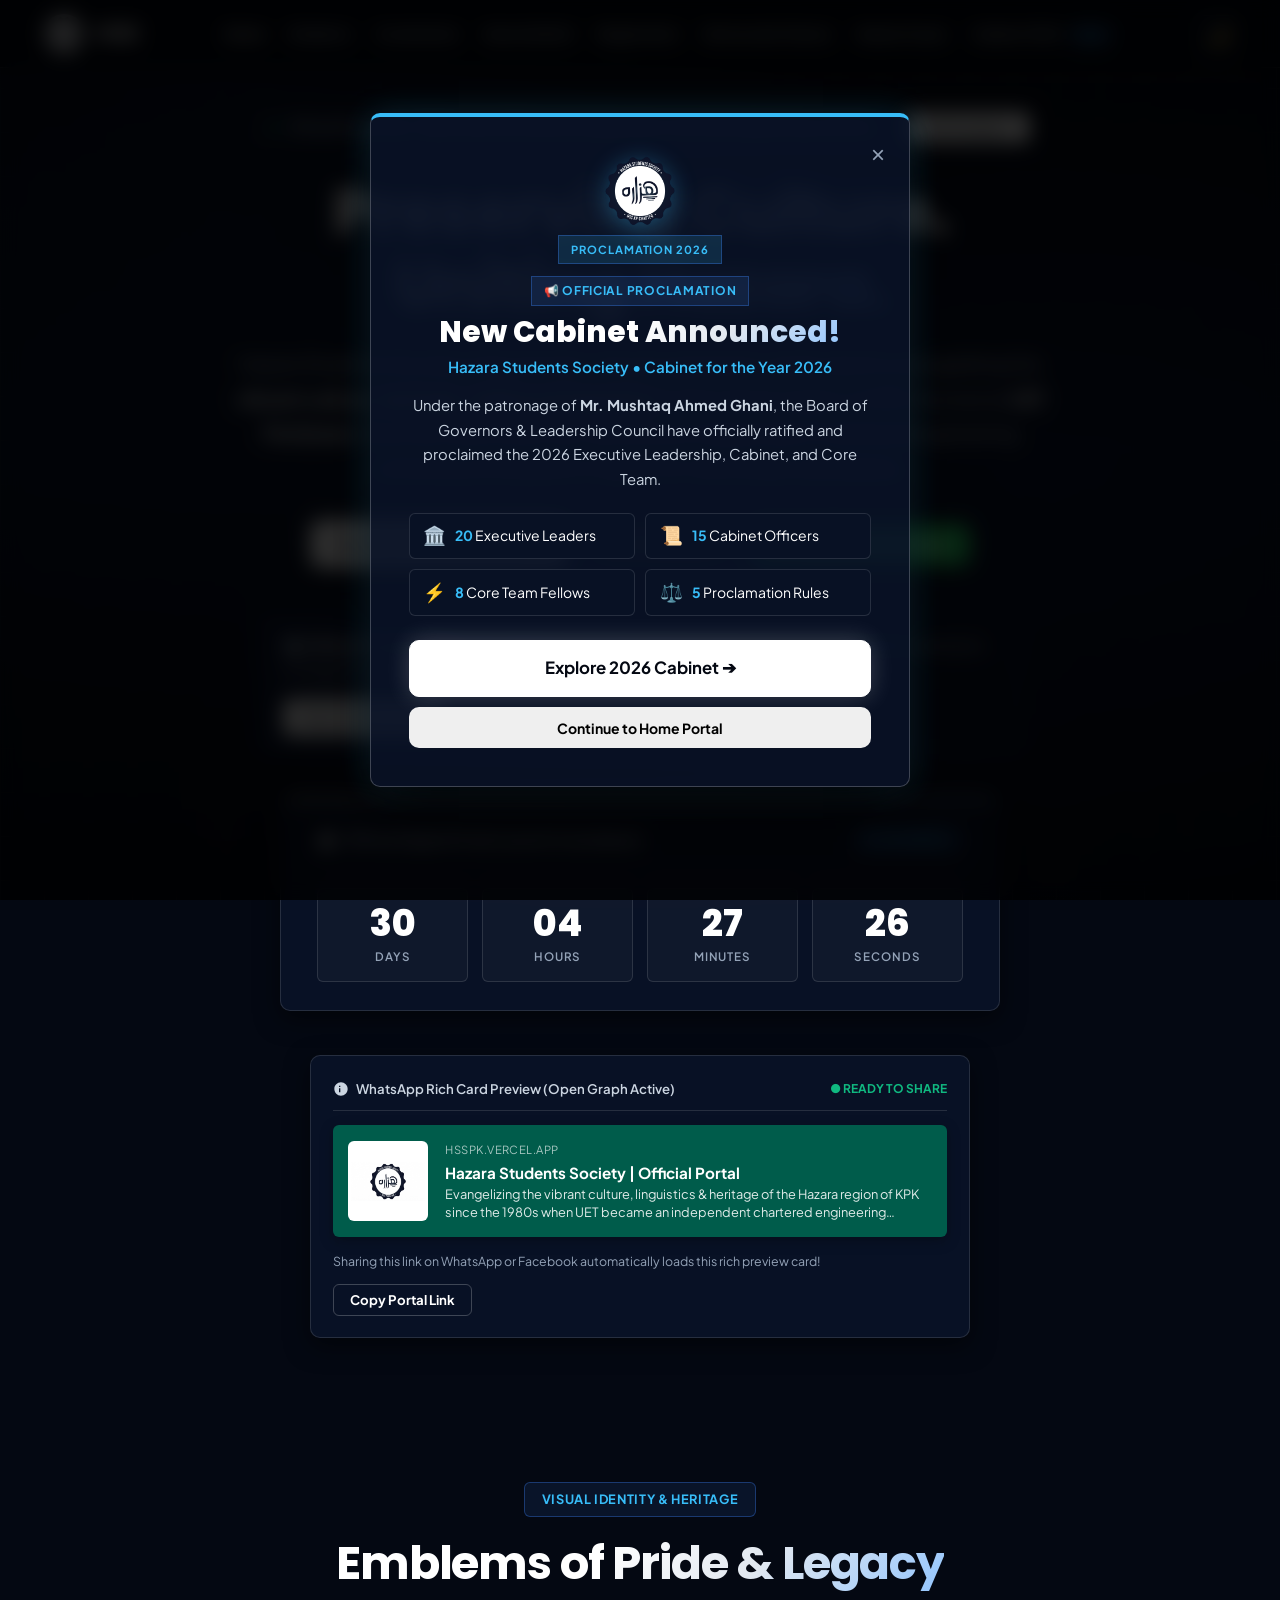
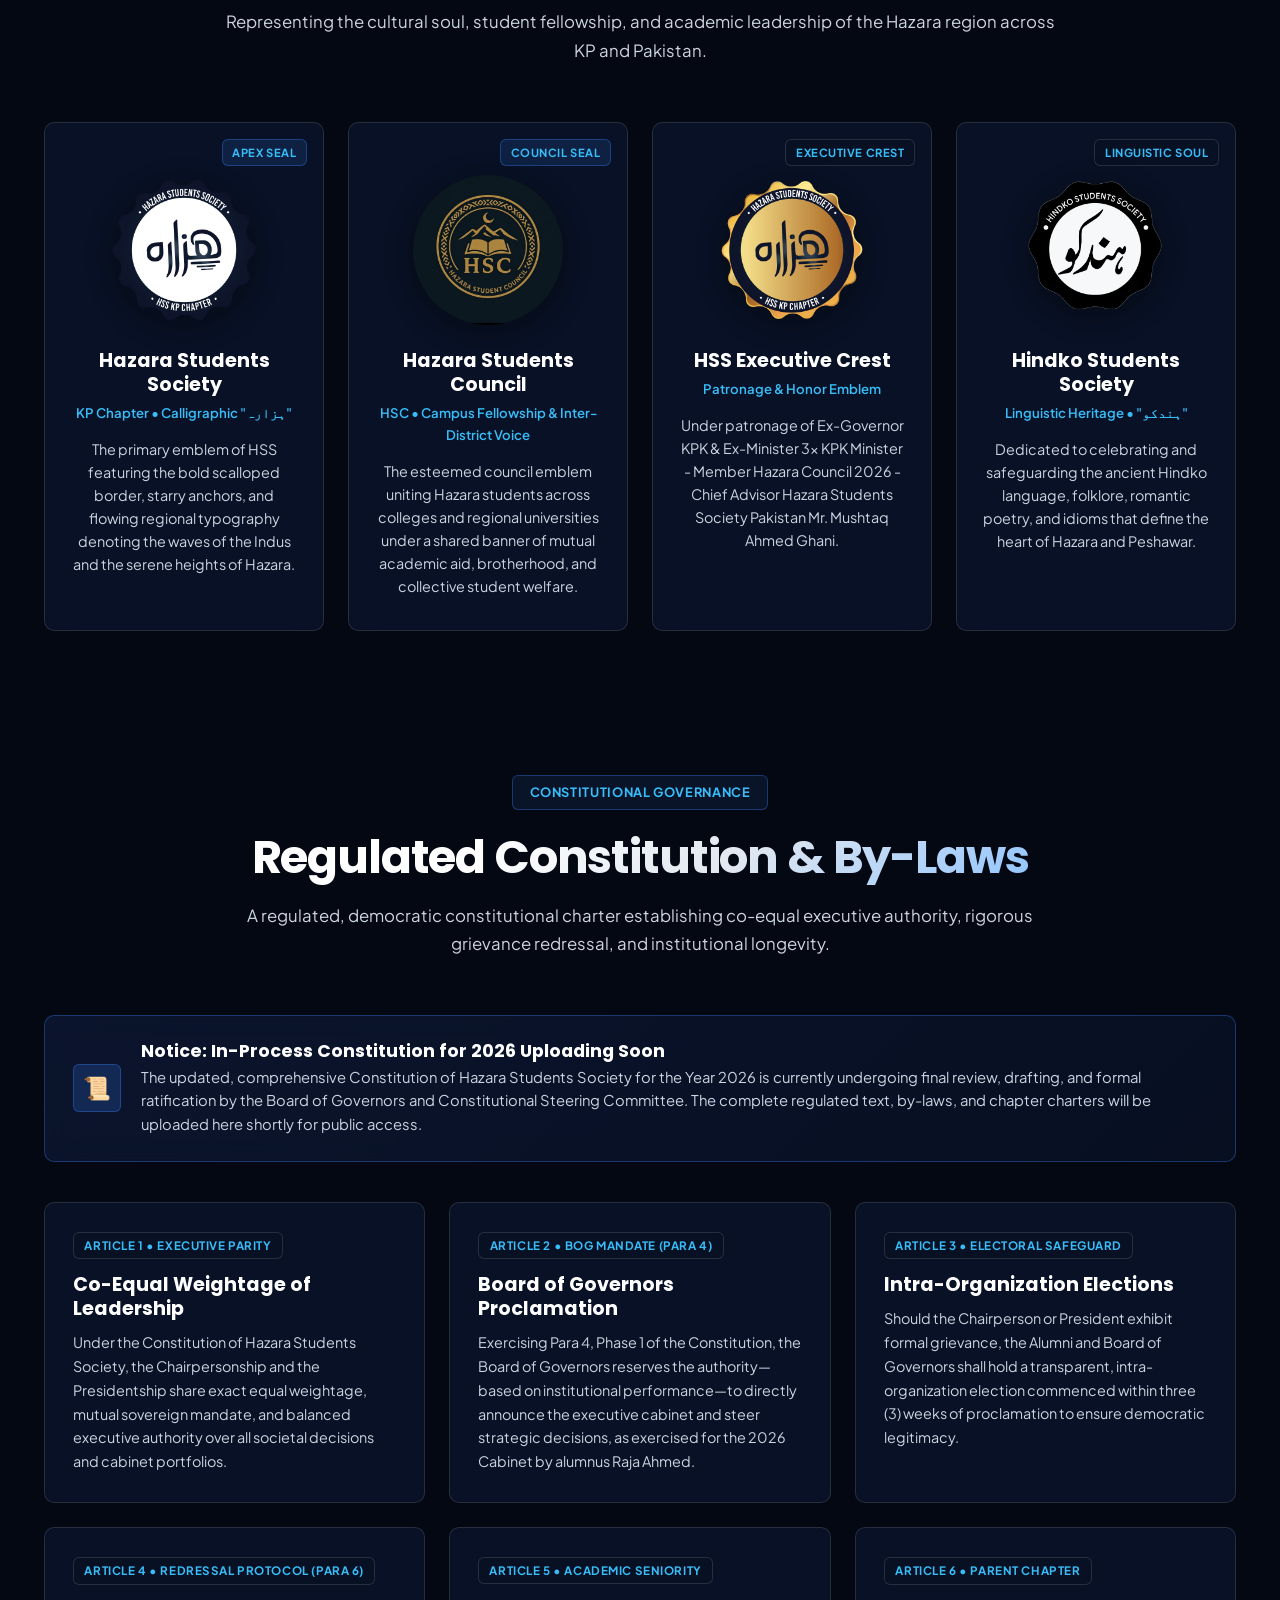
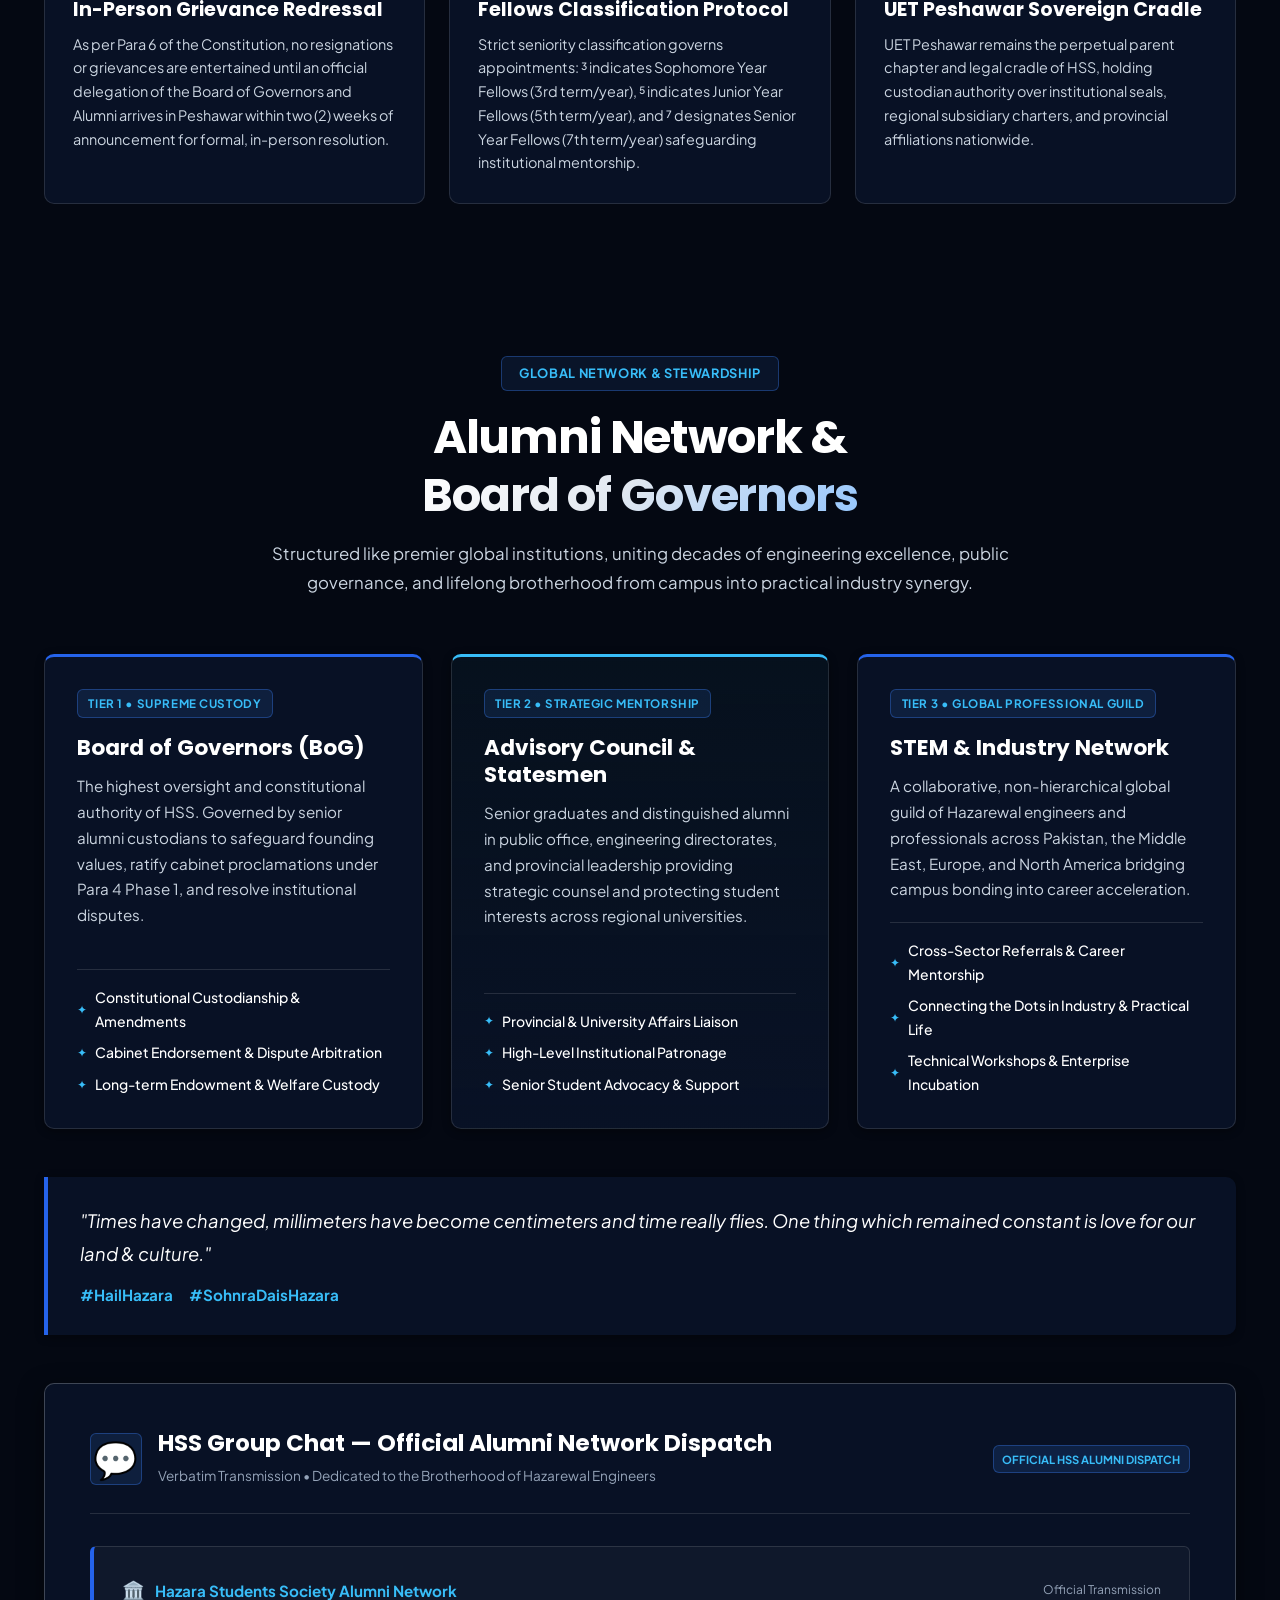
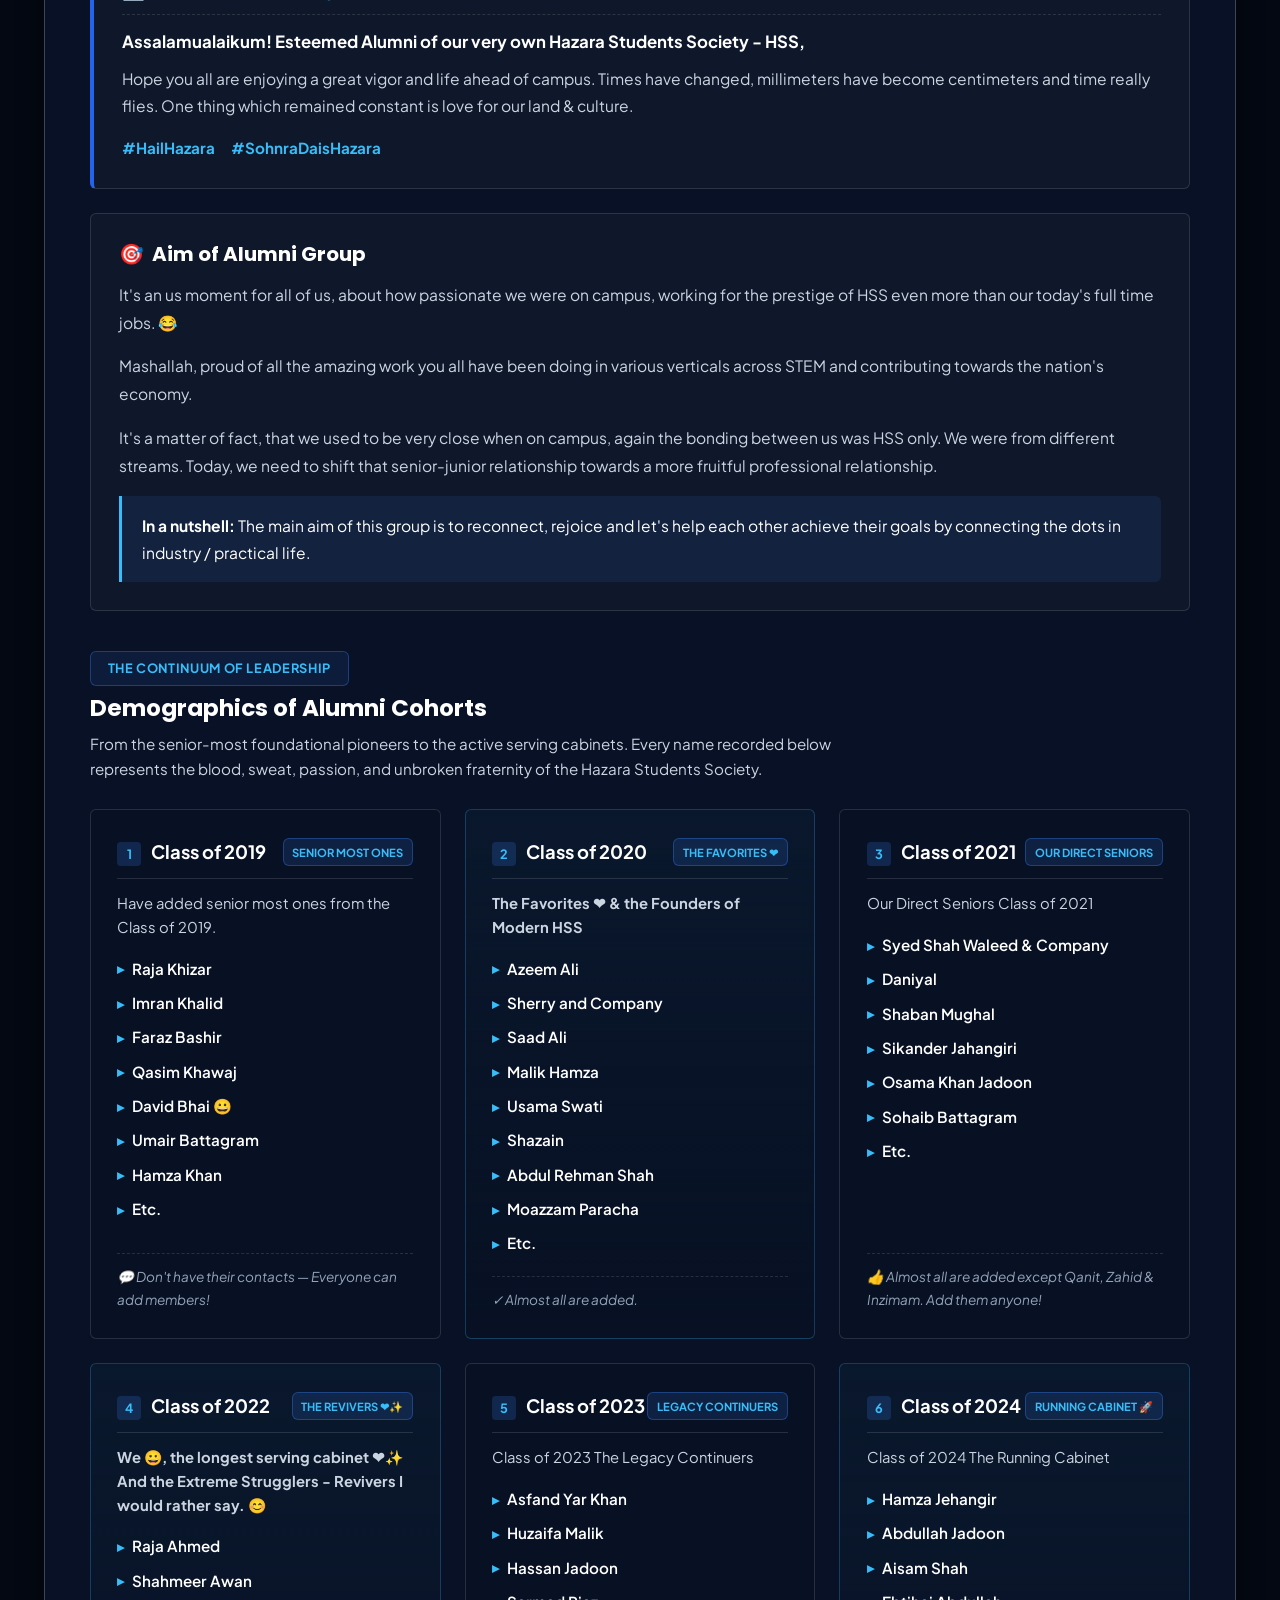
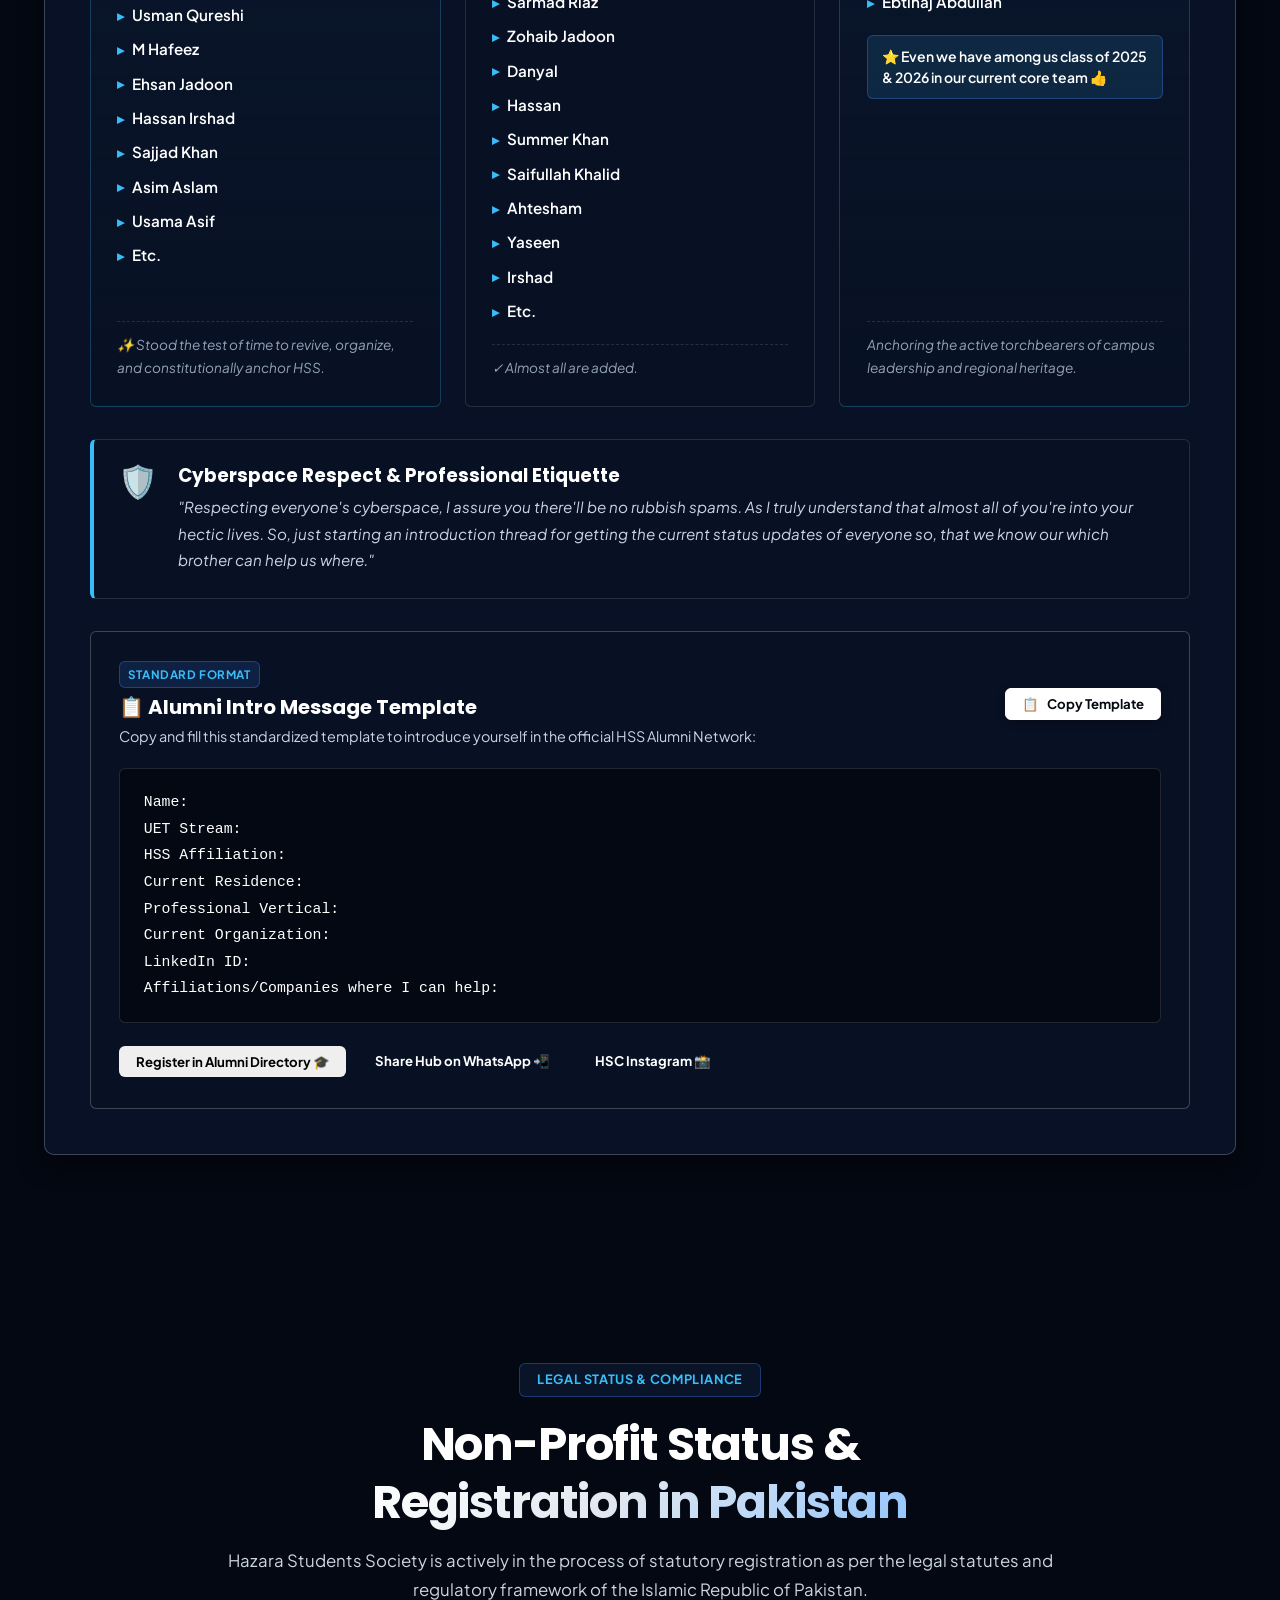
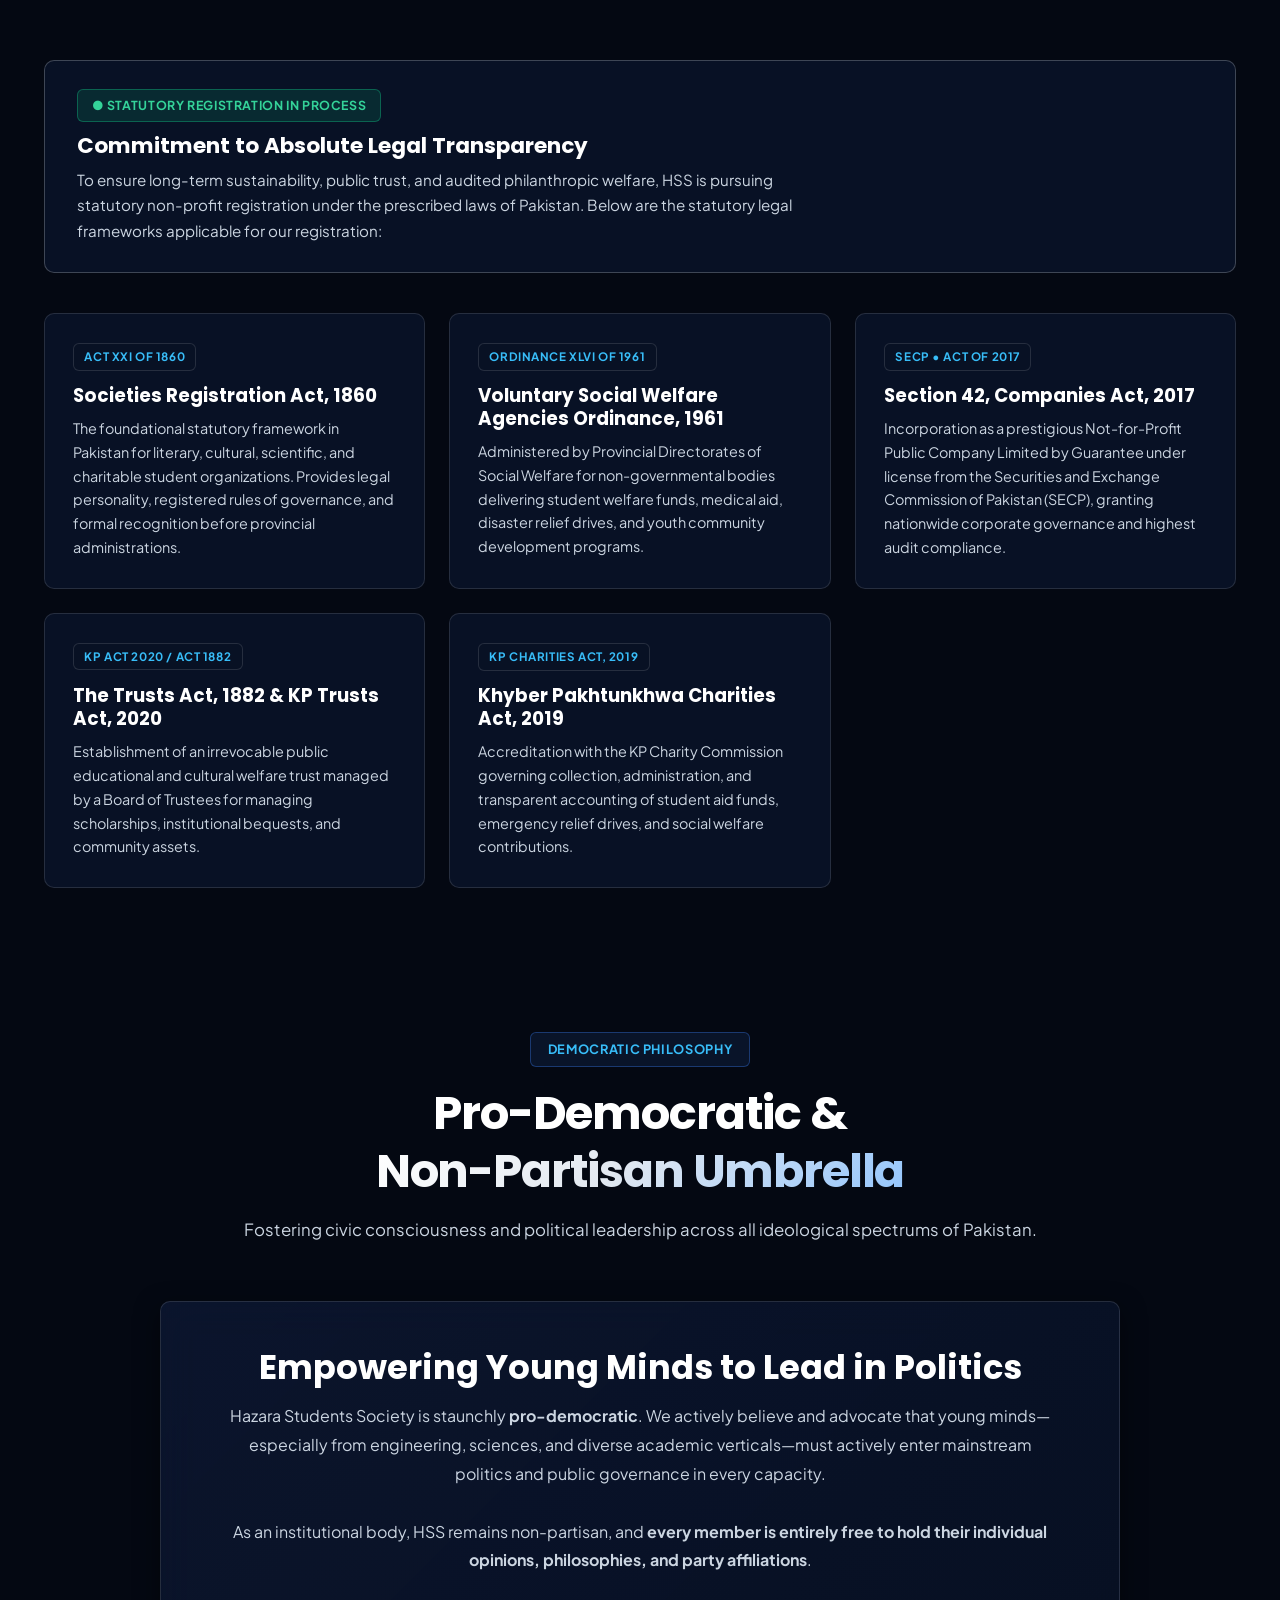
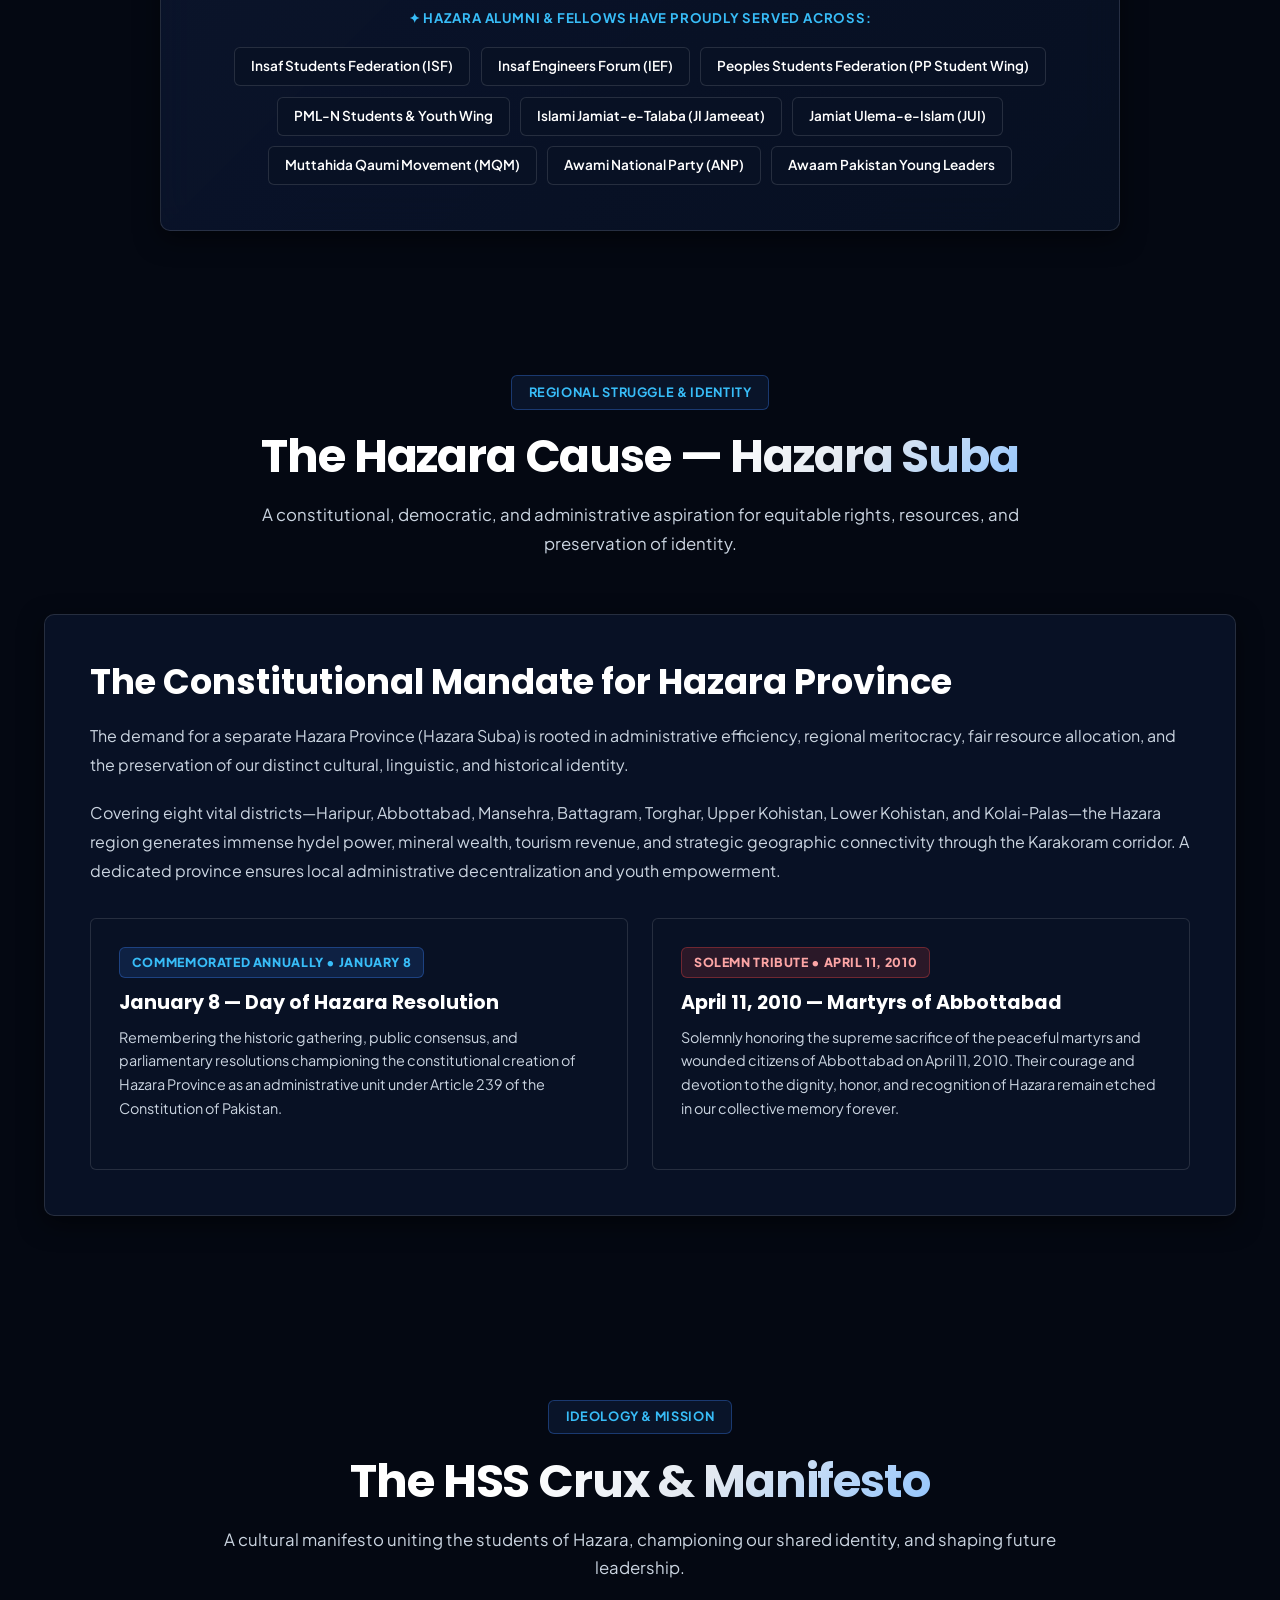
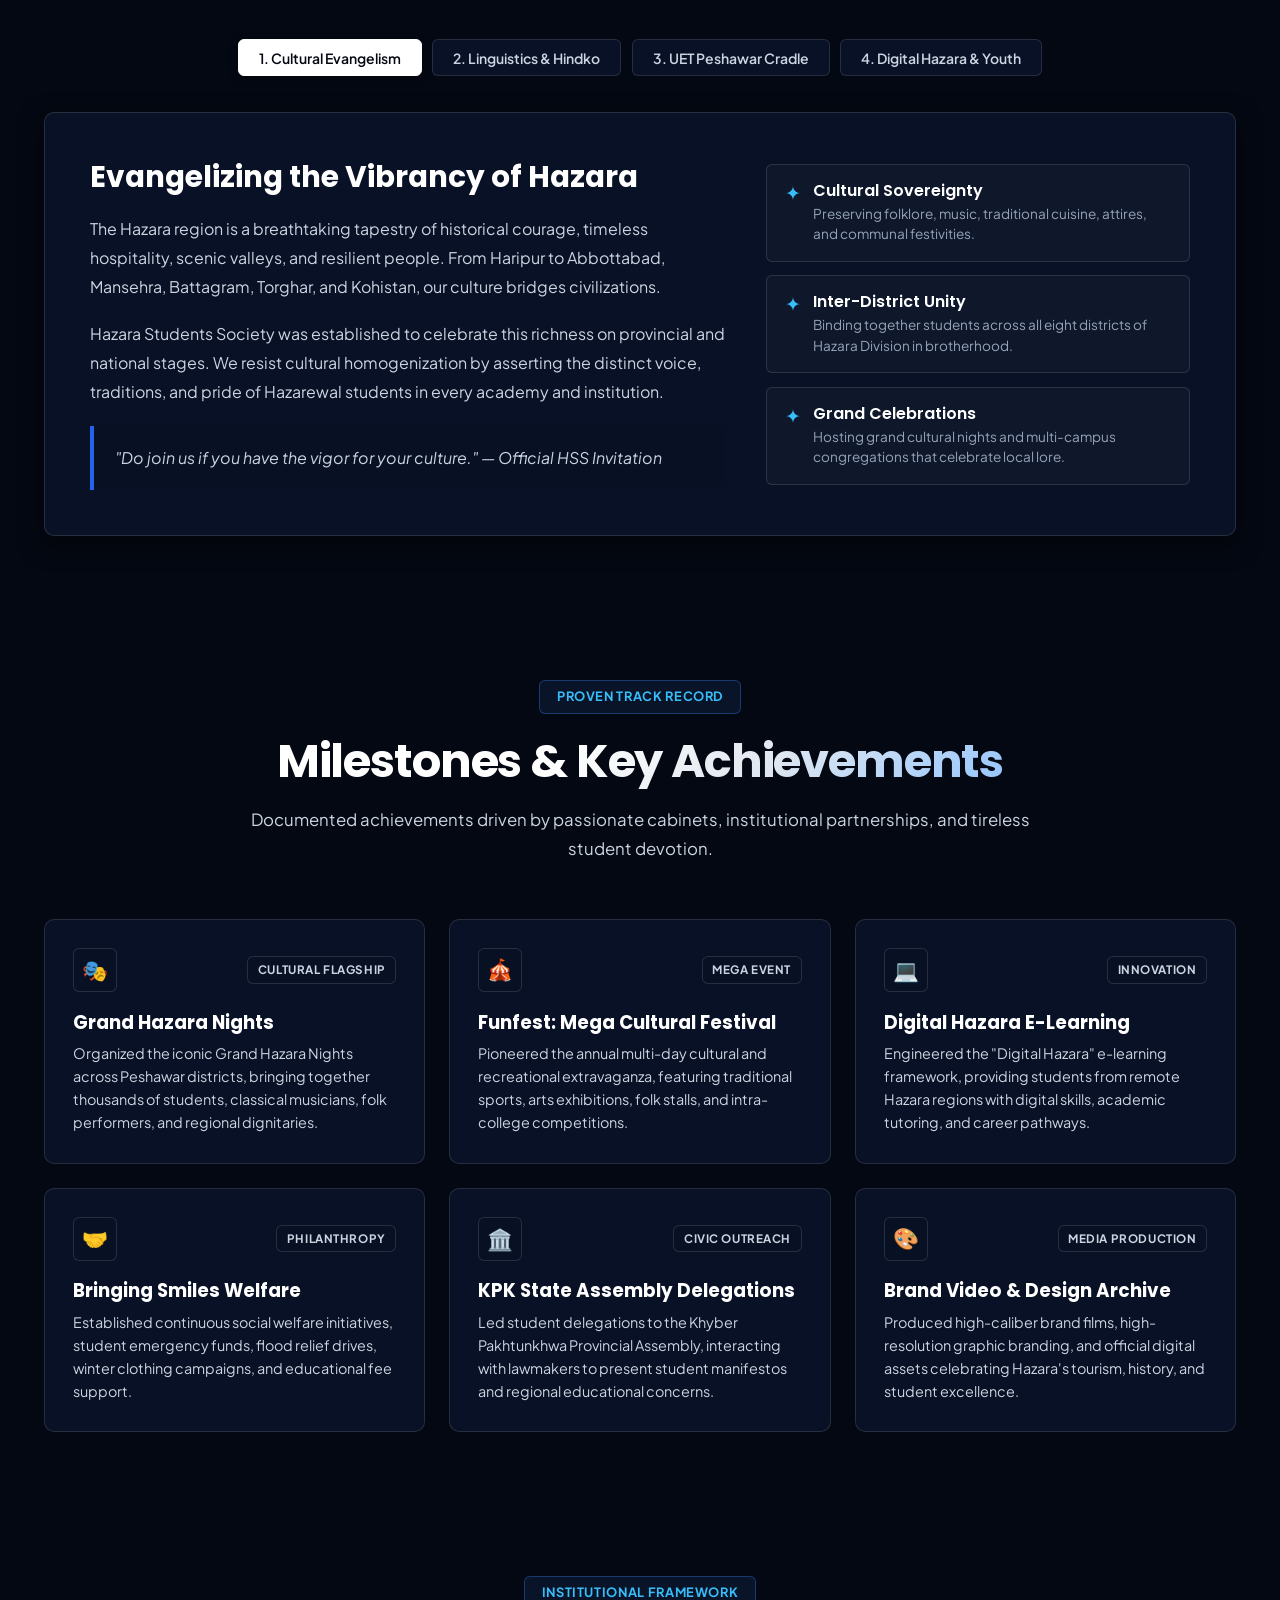
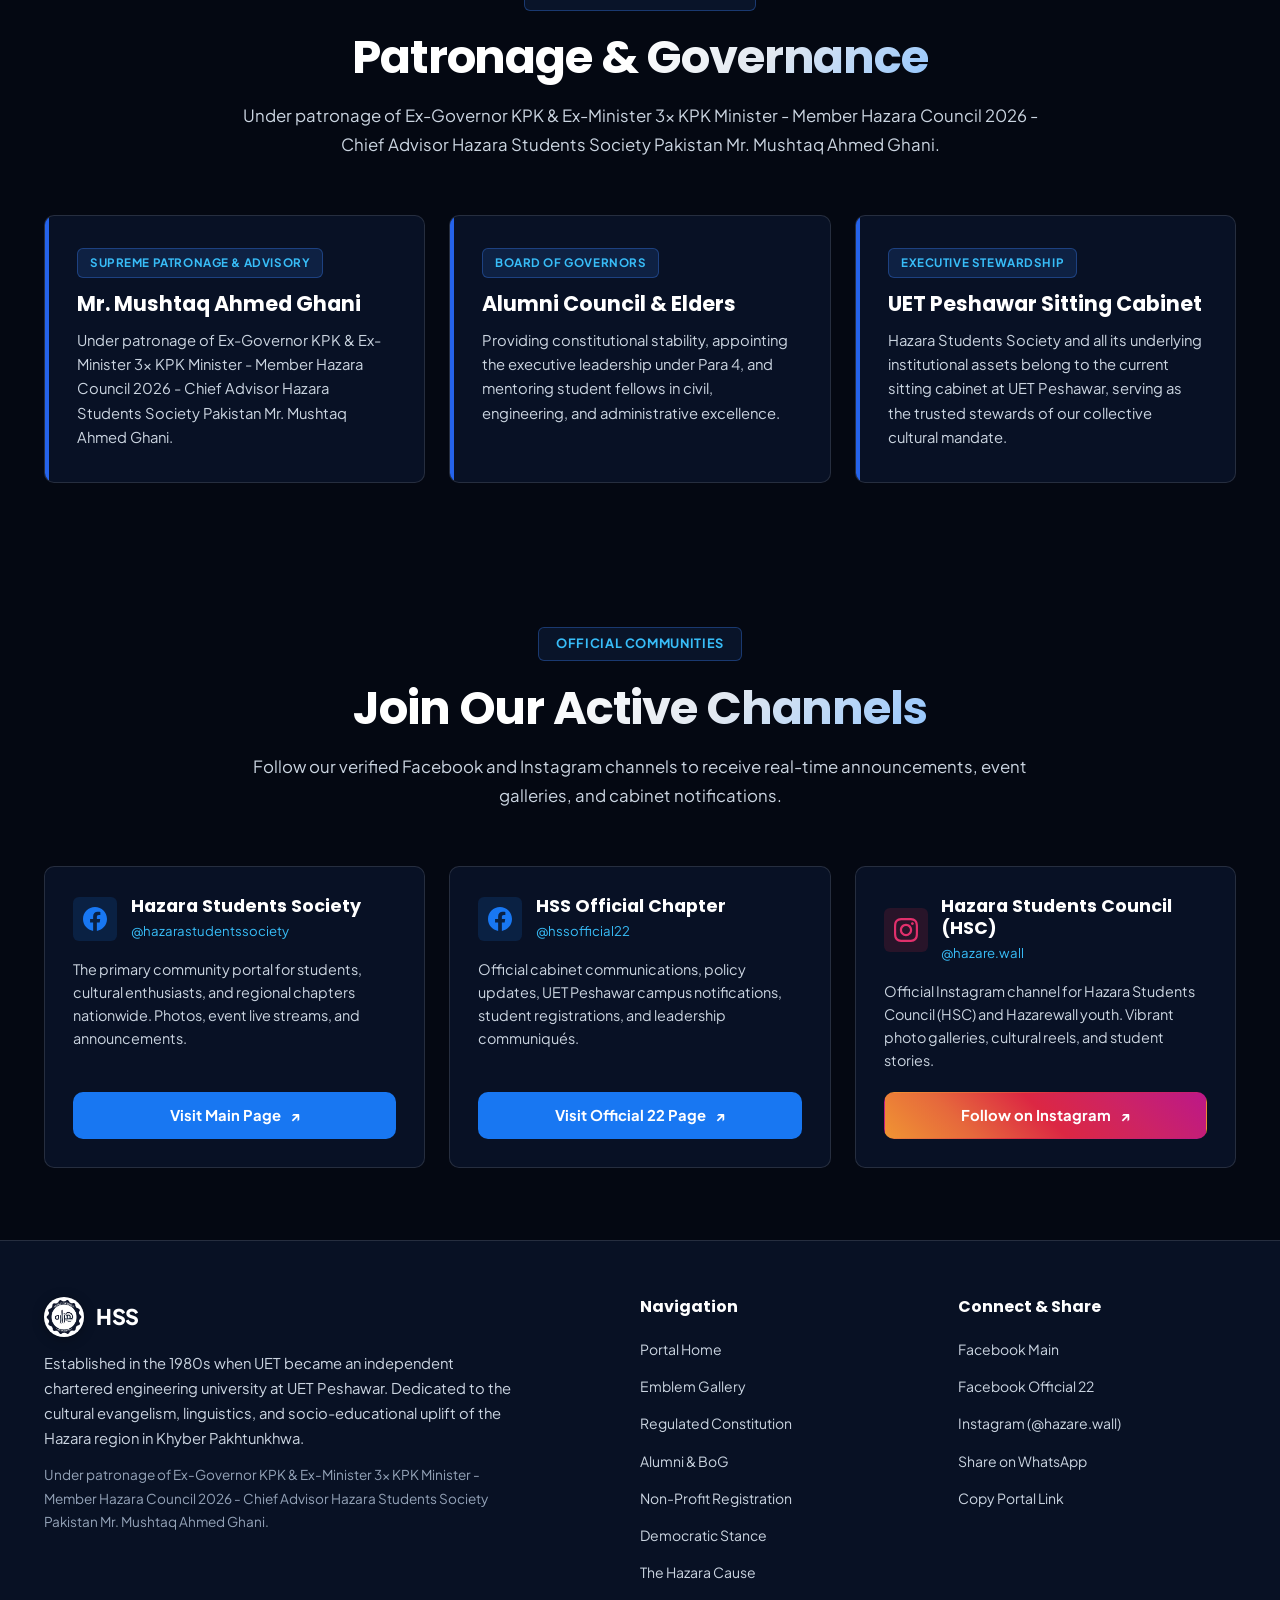
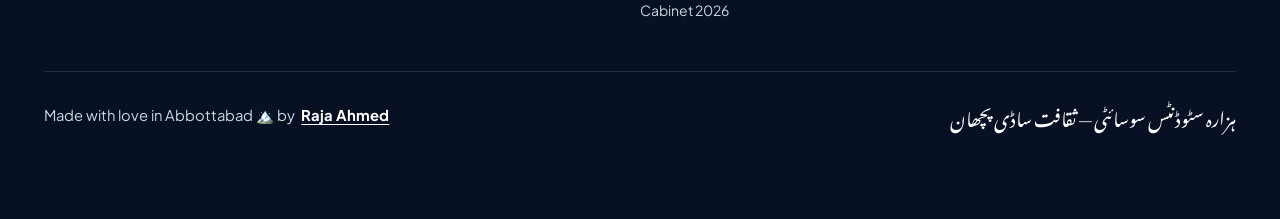
==== commit 8c93172d: "OGP" ====
--- a/index.html
+++ b/index.html
@@ -11,24 +11,25 @@
   <meta name="keywords" content="Hazara Students Society, HSS, UET Peshawar, Hazara Culture, Hindko Linguistics, Hazara Suba, Mushtaq Ahmed Ghani, Raja Ahmed, Hazara Student Council, Abbottabad, Haripur, Mansehra">
   <meta name="author" content="Hazara Students Society">
 
-  <!-- Open Graph / Facebook / WhatsApp (Using Main Logo) -->
+  <!-- Open Graph / Facebook / WhatsApp (Using High-Res 1024x540 Landscape Banner) -->
   <meta property="og:type" content="website">
-  <meta property="og:url" content="https://hazarastudentssociety.org/">
+  <meta property="og:url" content="https://hsspk.vercel.app/">
   <meta property="og:site_name" content="Hazara Students Society (HSS)">
   <meta property="og:title" content="Hazara Students Society | Official Portal">
   <meta property="og:description" content="Evangelizing the vibrant culture, linguistics & heritage of the Hazara region of KPK since the 1980s when UET became an independent chartered engineering university. Parent Chapter at UET Peshawar.">
-  <meta property="og:image" content="./assets/images/hss-logo-navy.png">
-  <meta property="og:image:secure_url" content="./assets/images/hss-logo-navy.png">
-  <meta property="og:image:type" content="image/png">
-  <meta property="og:image:width" content="800">
-  <meta property="og:image:height" content="800">
+  <meta property="og:image" content="https://hsspk.vercel.app/assets/images/og-image.jpg">
+  <meta property="og:image:secure_url" content="https://hsspk.vercel.app/assets/images/og-image.jpg">
+  <meta property="og:image:type" content="image/jpeg">
+  <meta property="og:image:width" content="1024">
+  <meta property="og:image:height" content="540">
   <meta property="og:image:alt" content="Hazara Students Society Official Emblem">
 
   <!-- Twitter Meta Tags -->
   <meta name="twitter:card" content="summary_large_image">
+  <meta name="twitter:url" content="https://hsspk.vercel.app/">
   <meta name="twitter:title" content="Hazara Students Society | Official Portal">
   <meta name="twitter:description" content="Evangelizing the vibrant culture, linguistics & heritage of the Hazara region of KPK since the 1980s when UET became an independent chartered engineering university. Parent Chapter at UET Peshawar.">
-  <meta name="twitter:image" content="./assets/images/hss-logo-navy.png">
+  <meta name="twitter:image" content="https://hsspk.vercel.app/assets/images/og-image.jpg">
 
   <!-- Favicon -->
   <link rel="icon" type="image/png" href="./assets/images/hss-logo-navy.png">
@@ -177,9 +178,9 @@
             </div>
             
             <div class="whatsapp-bubble">
-              <img src="./assets/images/hss-logo-navy.png" alt="Open Graph Preview Logo" class="whatsapp-preview-img">
+              <img src="./assets/images/og-image.jpg" alt="Open Graph Preview Banner" class="whatsapp-preview-img">
               <div class="whatsapp-preview-content">
-                <span class="whatsapp-preview-domain">hazarastudentssociety.org</span>
+                <span class="whatsapp-preview-domain">hsspk.vercel.app</span>
                 <span class="whatsapp-preview-title">Hazara Students Society | Official Portal</span>
                 <span class="whatsapp-preview-desc">Evangelizing the vibrant culture, linguistics & heritage of the Hazara region of KPK since the 1980s when UET became an independent chartered engineering university. Parent Chapter at UET Peshawar.</span>
               </div>
@@ -682,7 +683,7 @@
               <button type="button" class="btn btn-sm btn-outline" data-open-modal>
                 <span>Register in Alumni Directory 🎓</span>
               </button>
-              <a href="https://wa.me/?text=Assalamualaikum!%20Esteemed%20Alumni%20of%20Hazara%20Students%20Society%20(HSS).%20Please%20join%20and%20introduce%20yourself%20using%20the%20official%20portal:%20https://ahmedraja1.github.io/HSS/%23alumni-bog" target="_blank" rel="noopener noreferrer" class="btn btn-sm btn-outline">
+              <a href="https://wa.me/?text=Assalamualaikum!%20Esteemed%20Alumni%20of%20Hazara%20Students%20Society%20(HSS).%20Please%20join%20and%20introduce%20yourself%20using%20the%20official%20portal:%20https://hsspk.vercel.app/%23alumni-bog" target="_blank" rel="noopener noreferrer" class="btn btn-sm btn-outline">
                 <span>Share Hub on WhatsApp 📲</span>
               </a>
               <a href="https://www.instagram.com/hazare.wall/?__d=1" target="_blank" rel="noopener noreferrer" class="btn btn-sm btn-outline">
